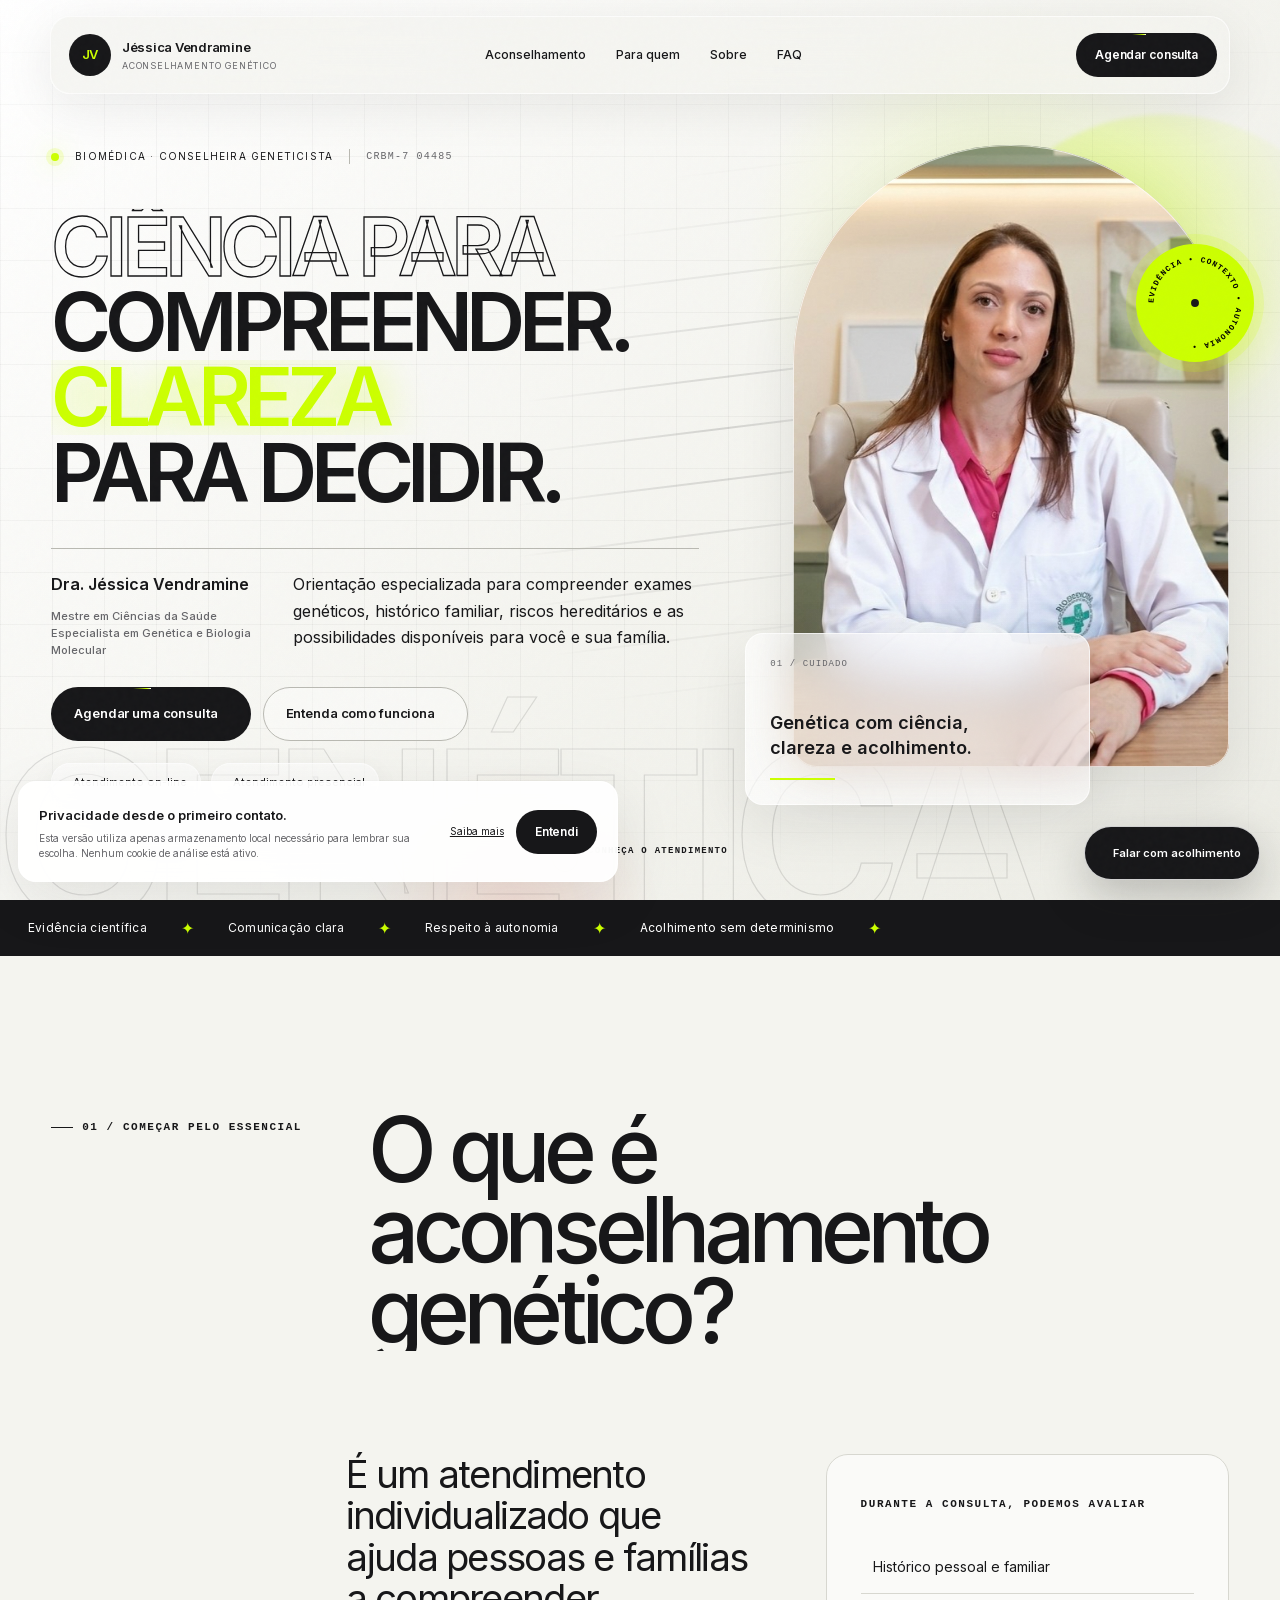
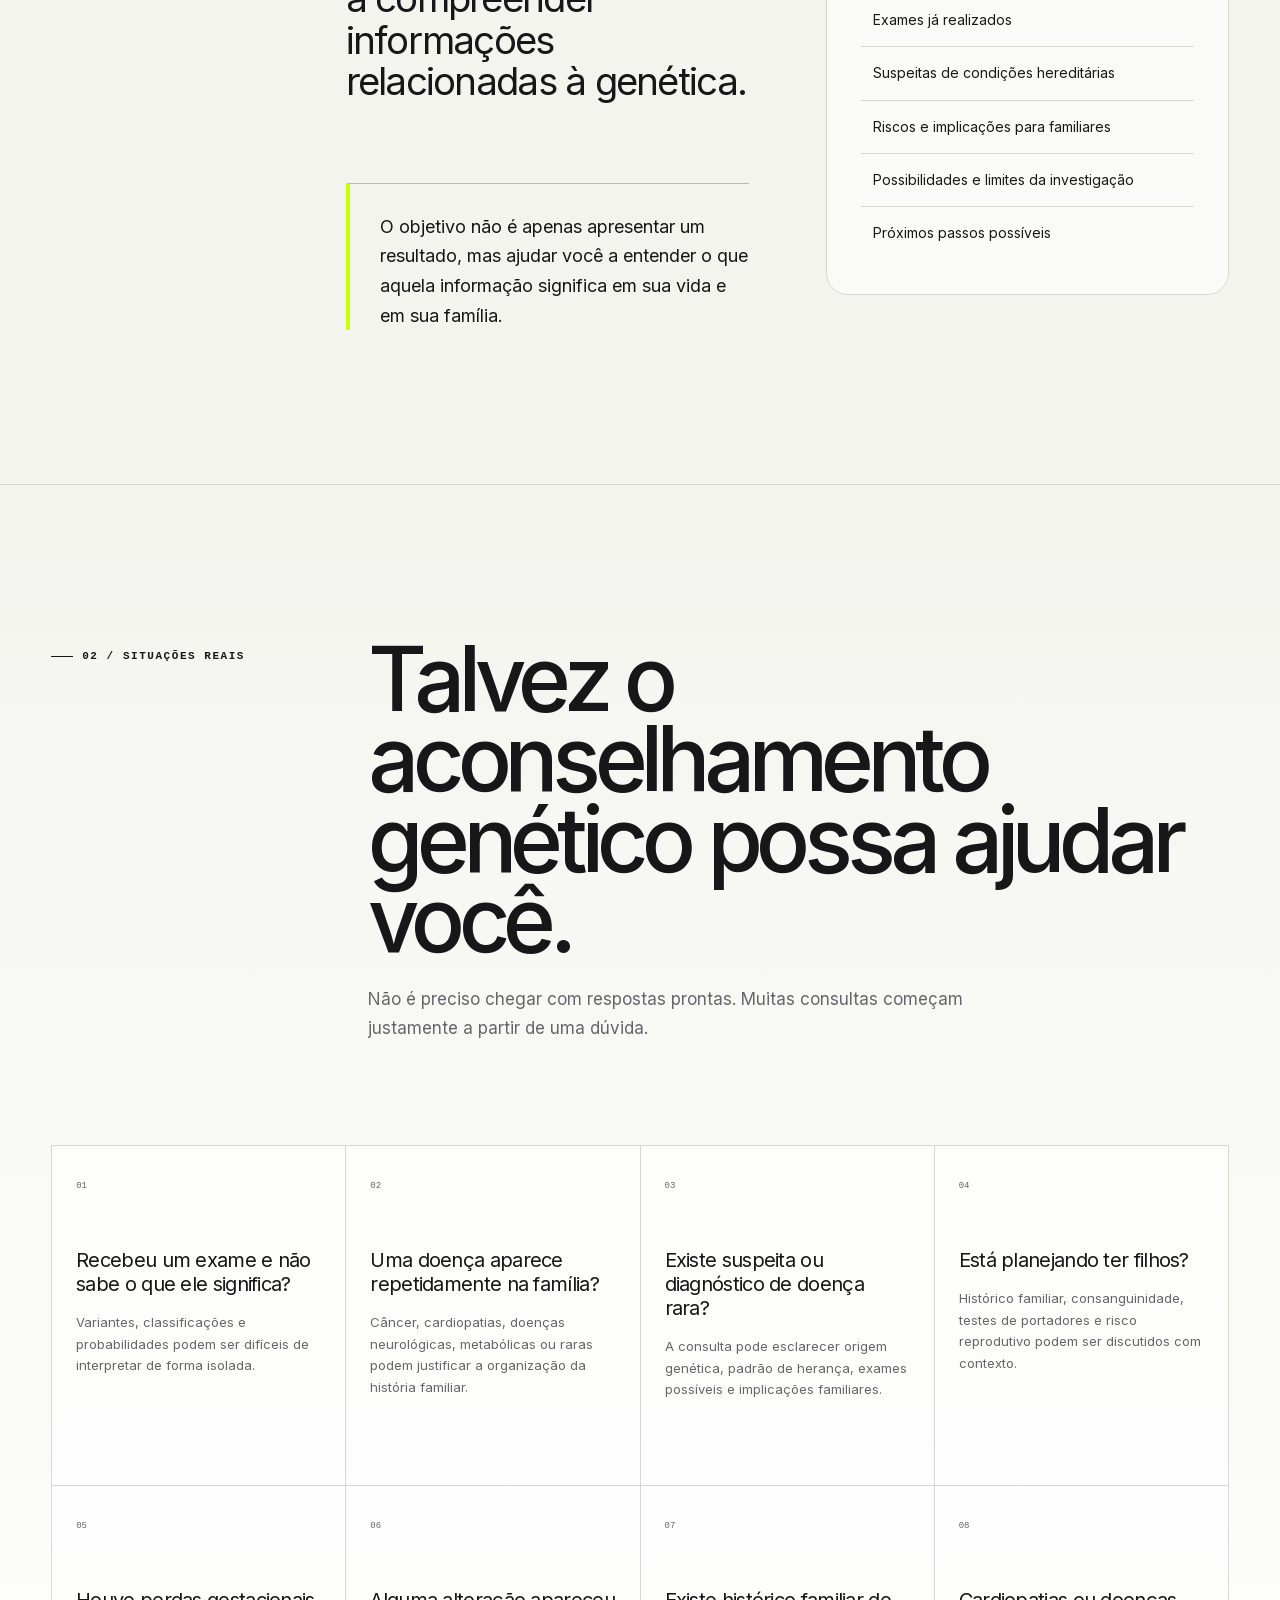
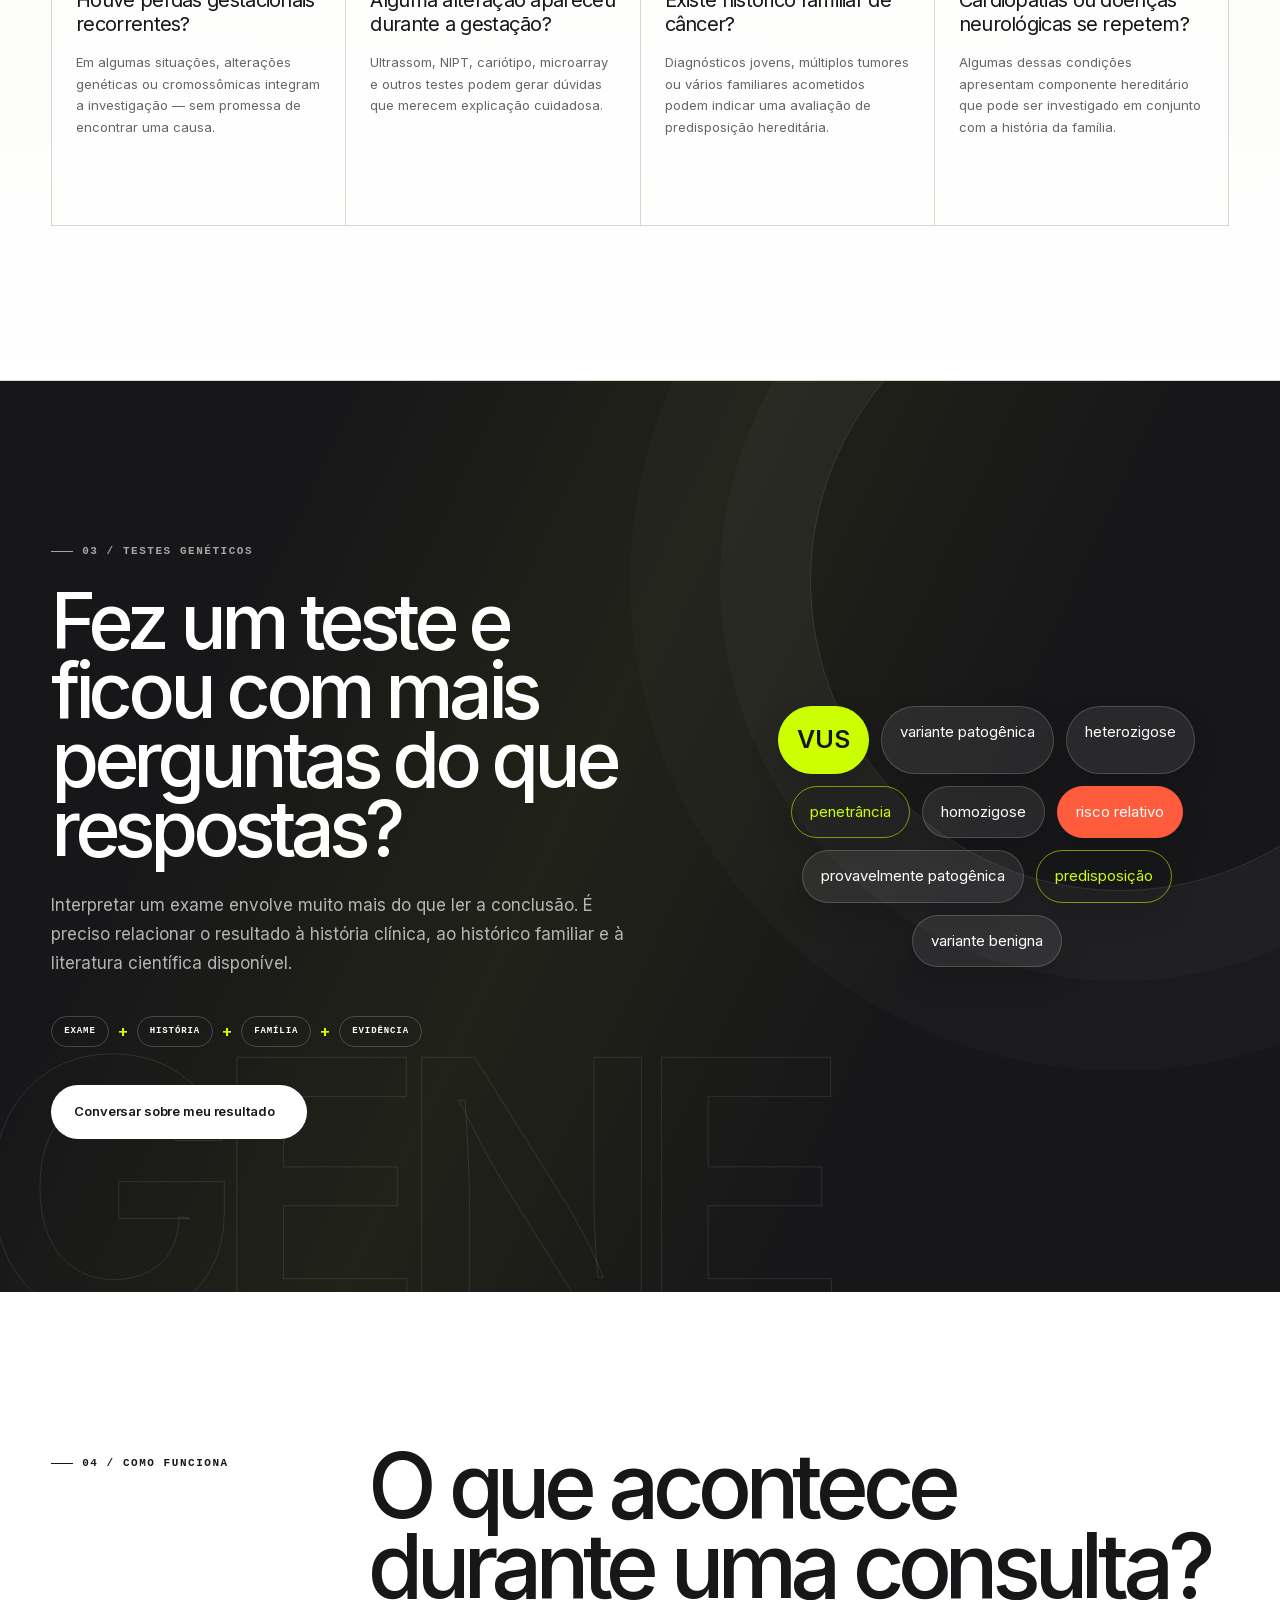
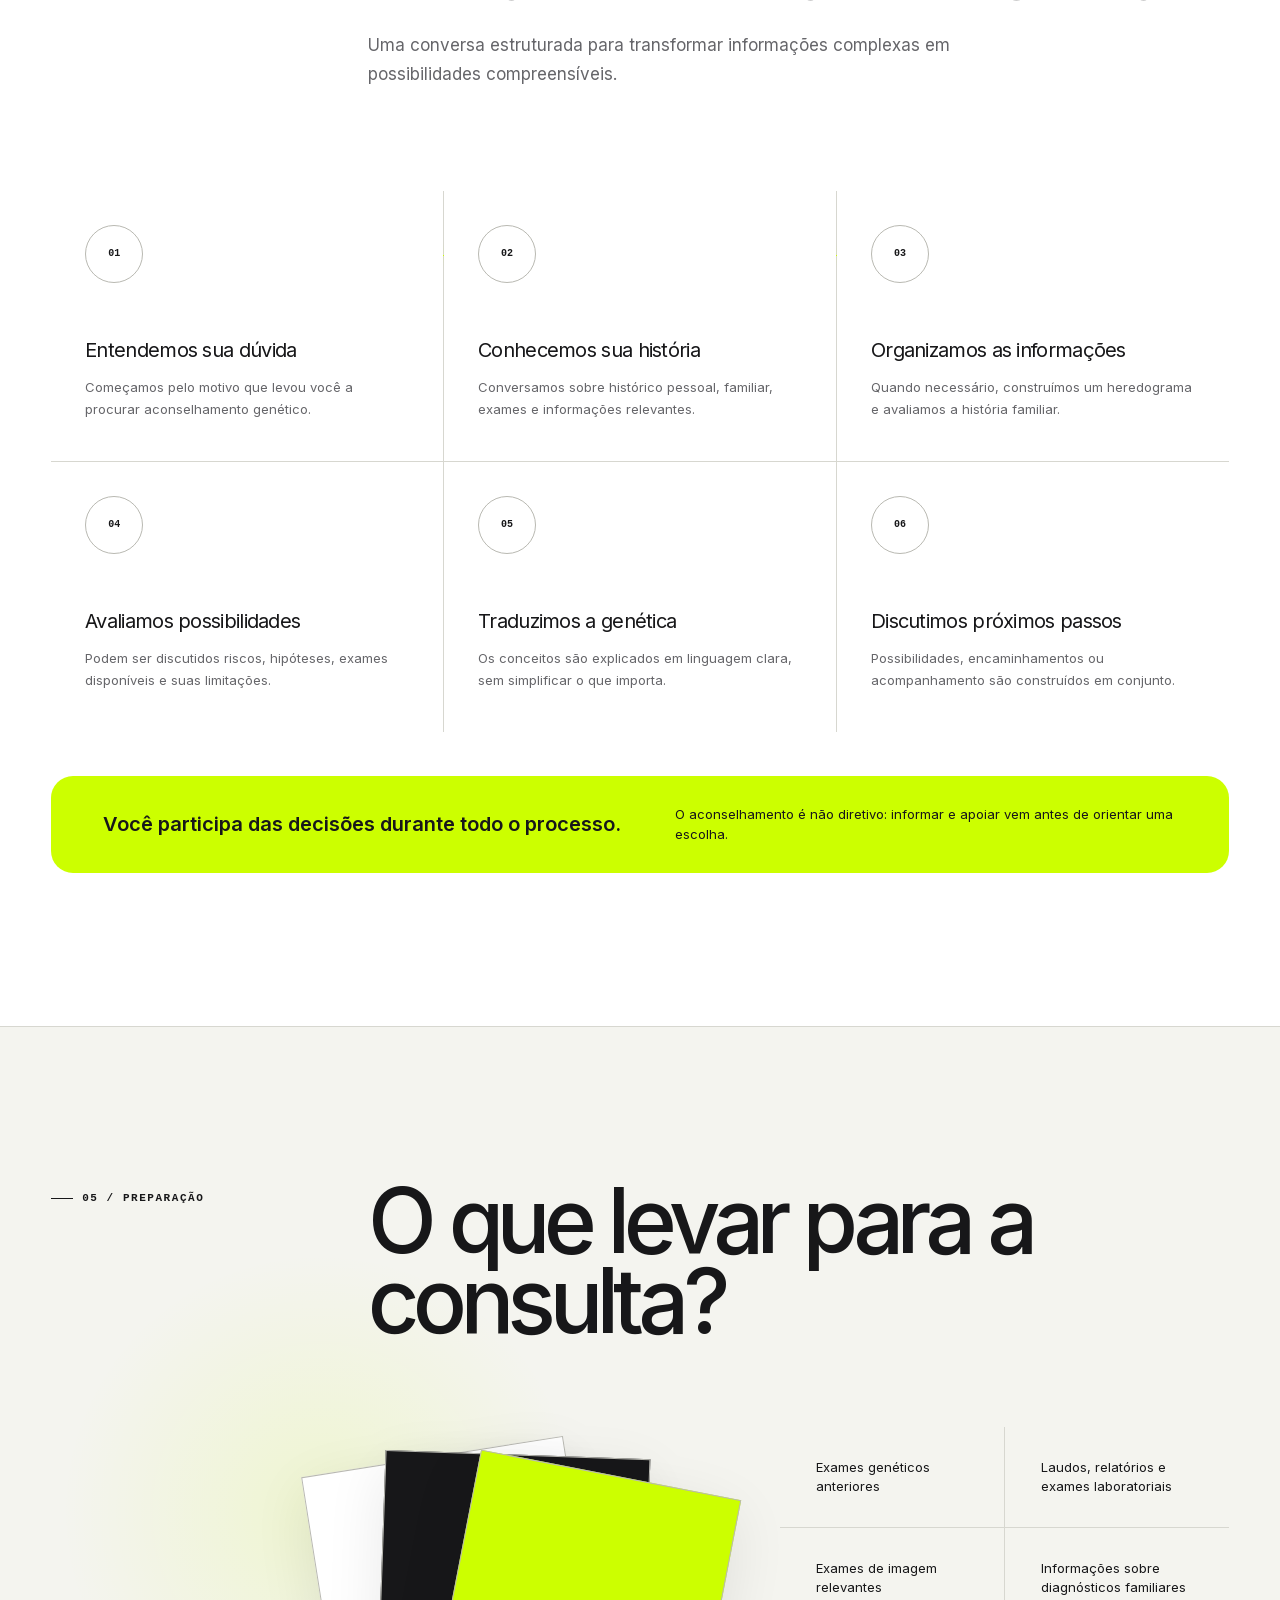
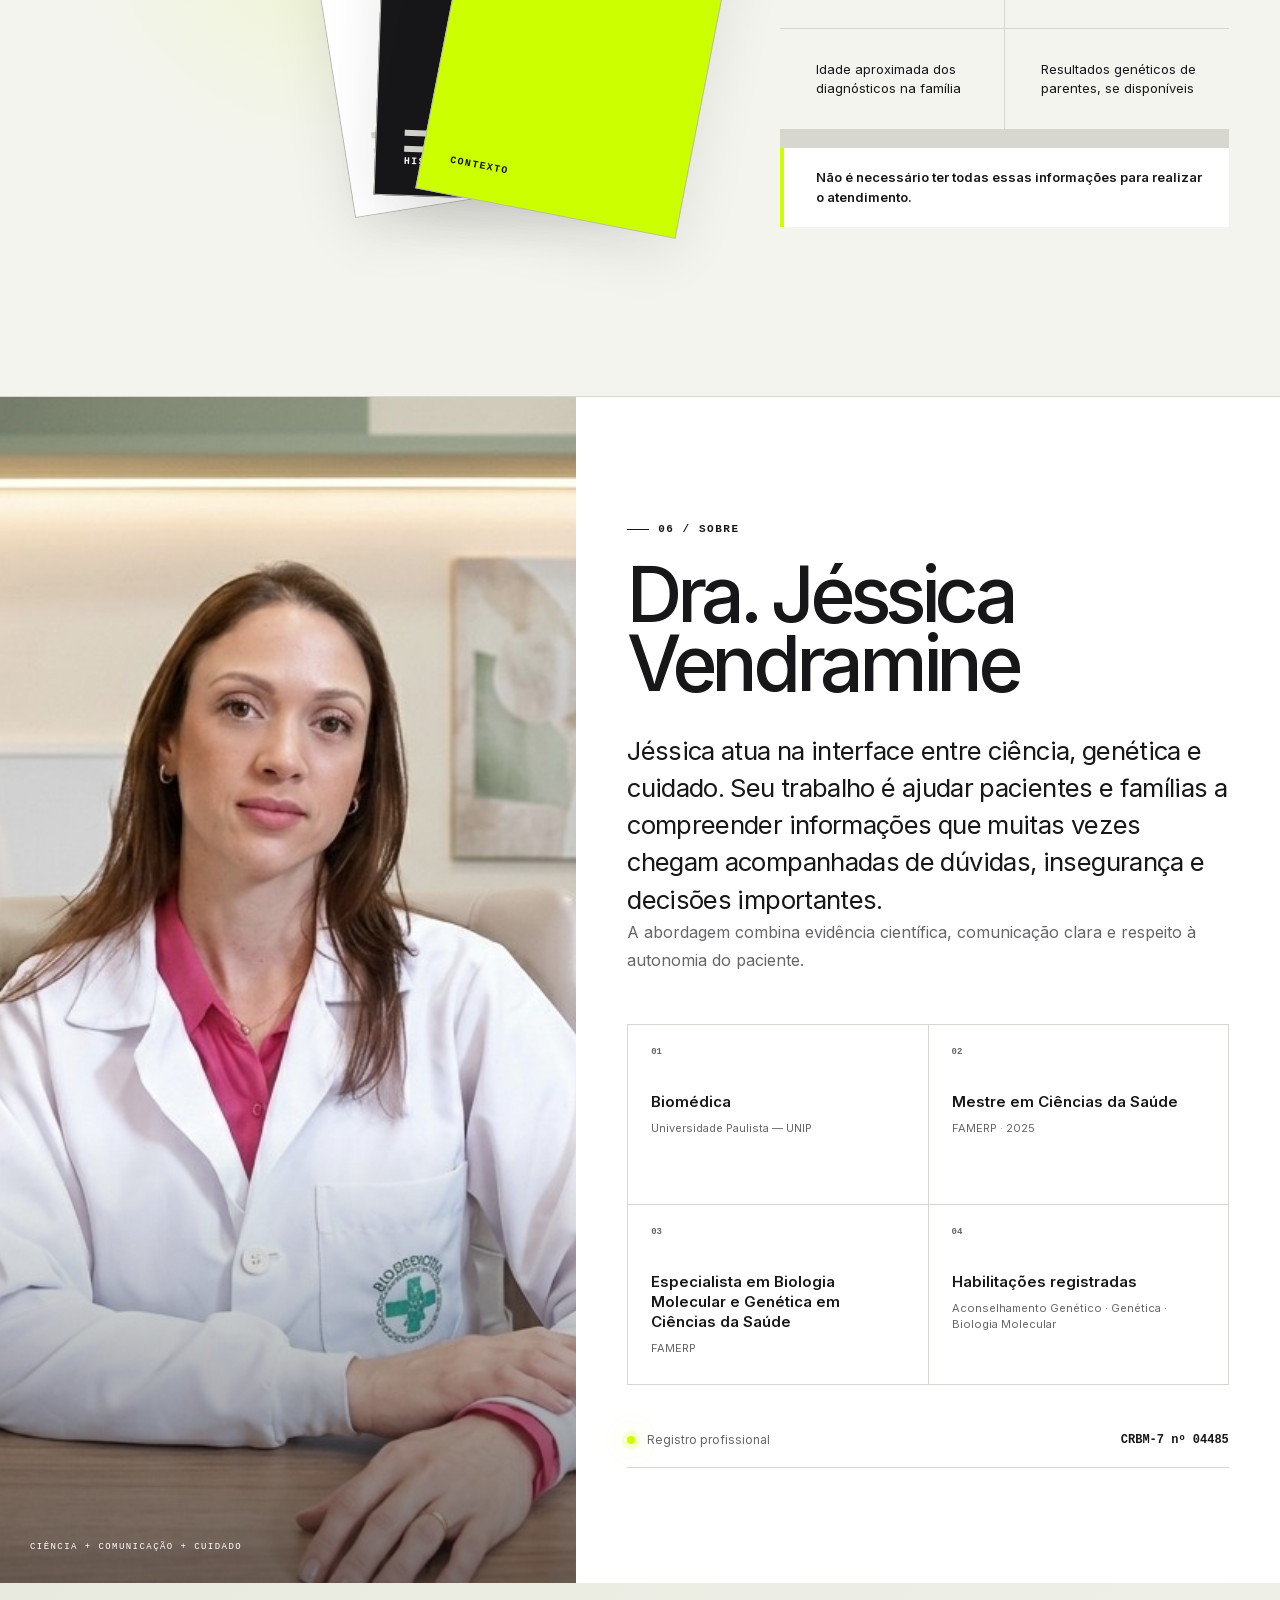
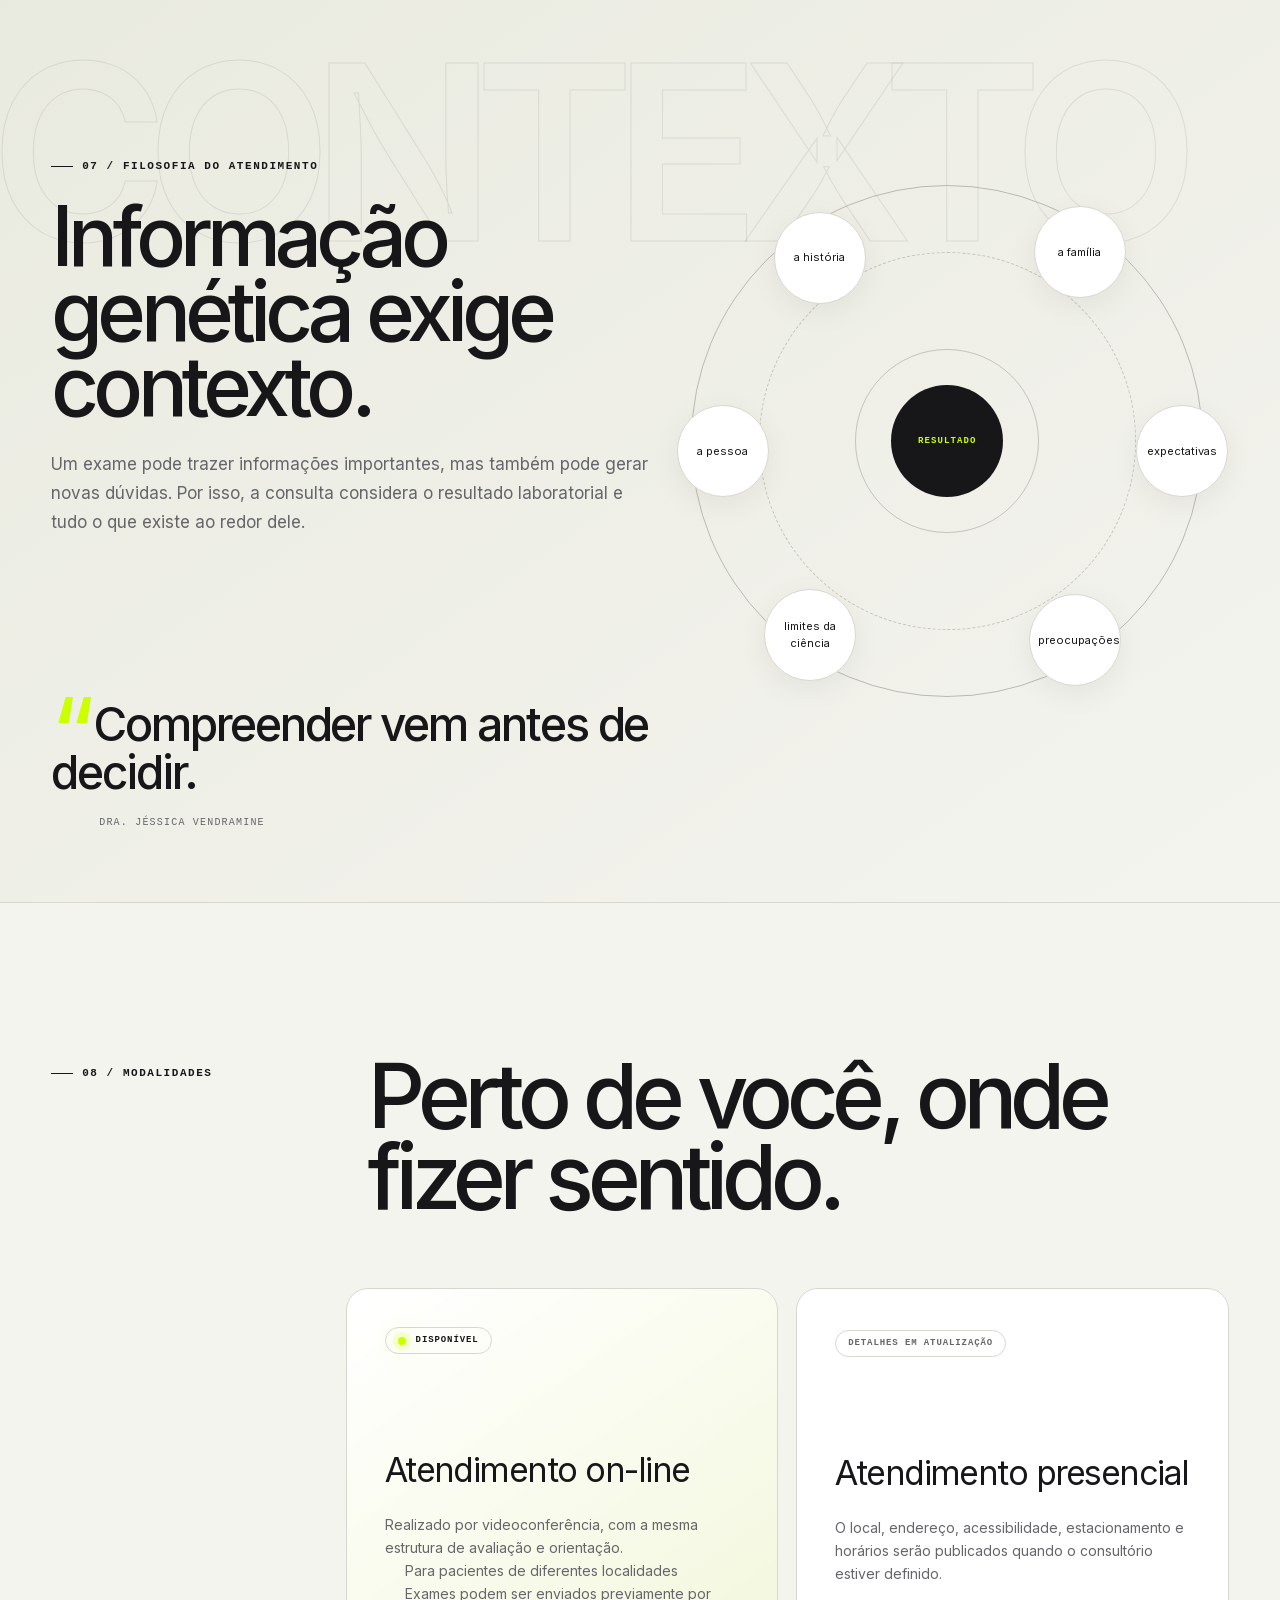
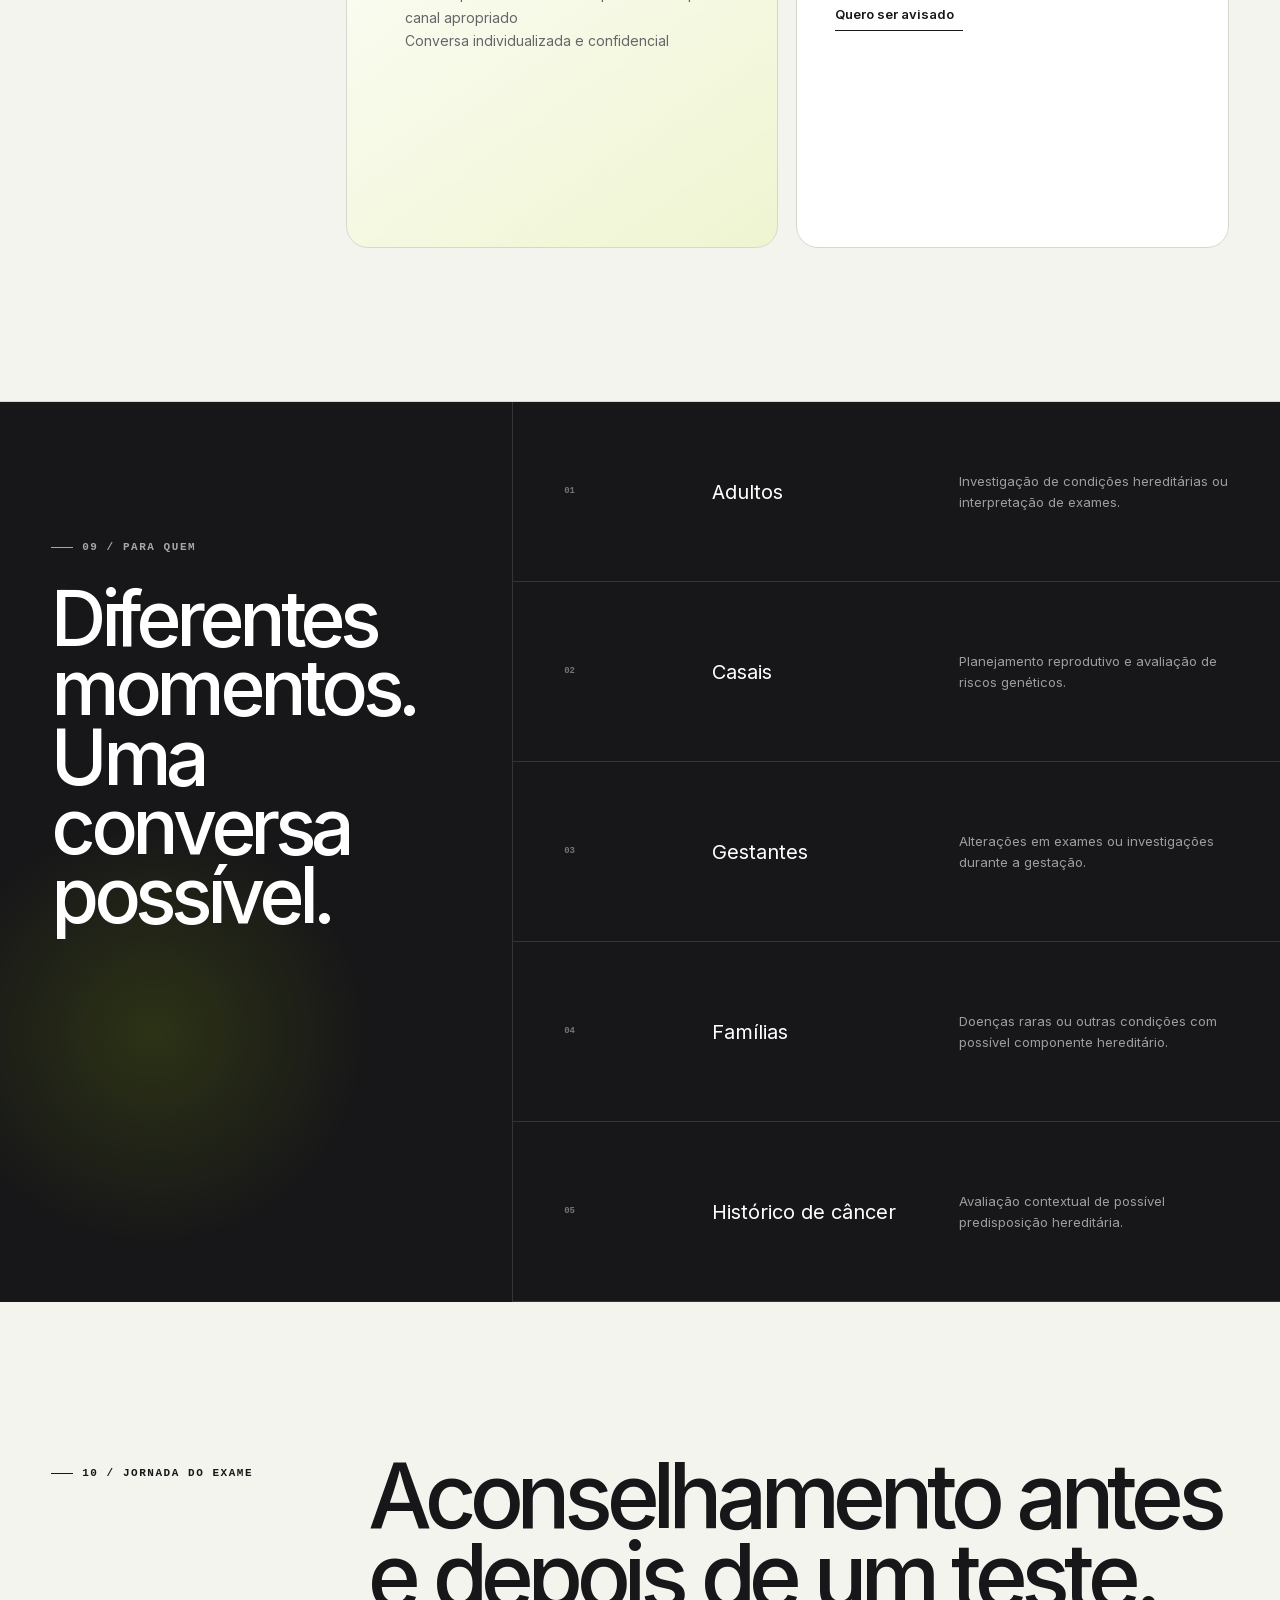
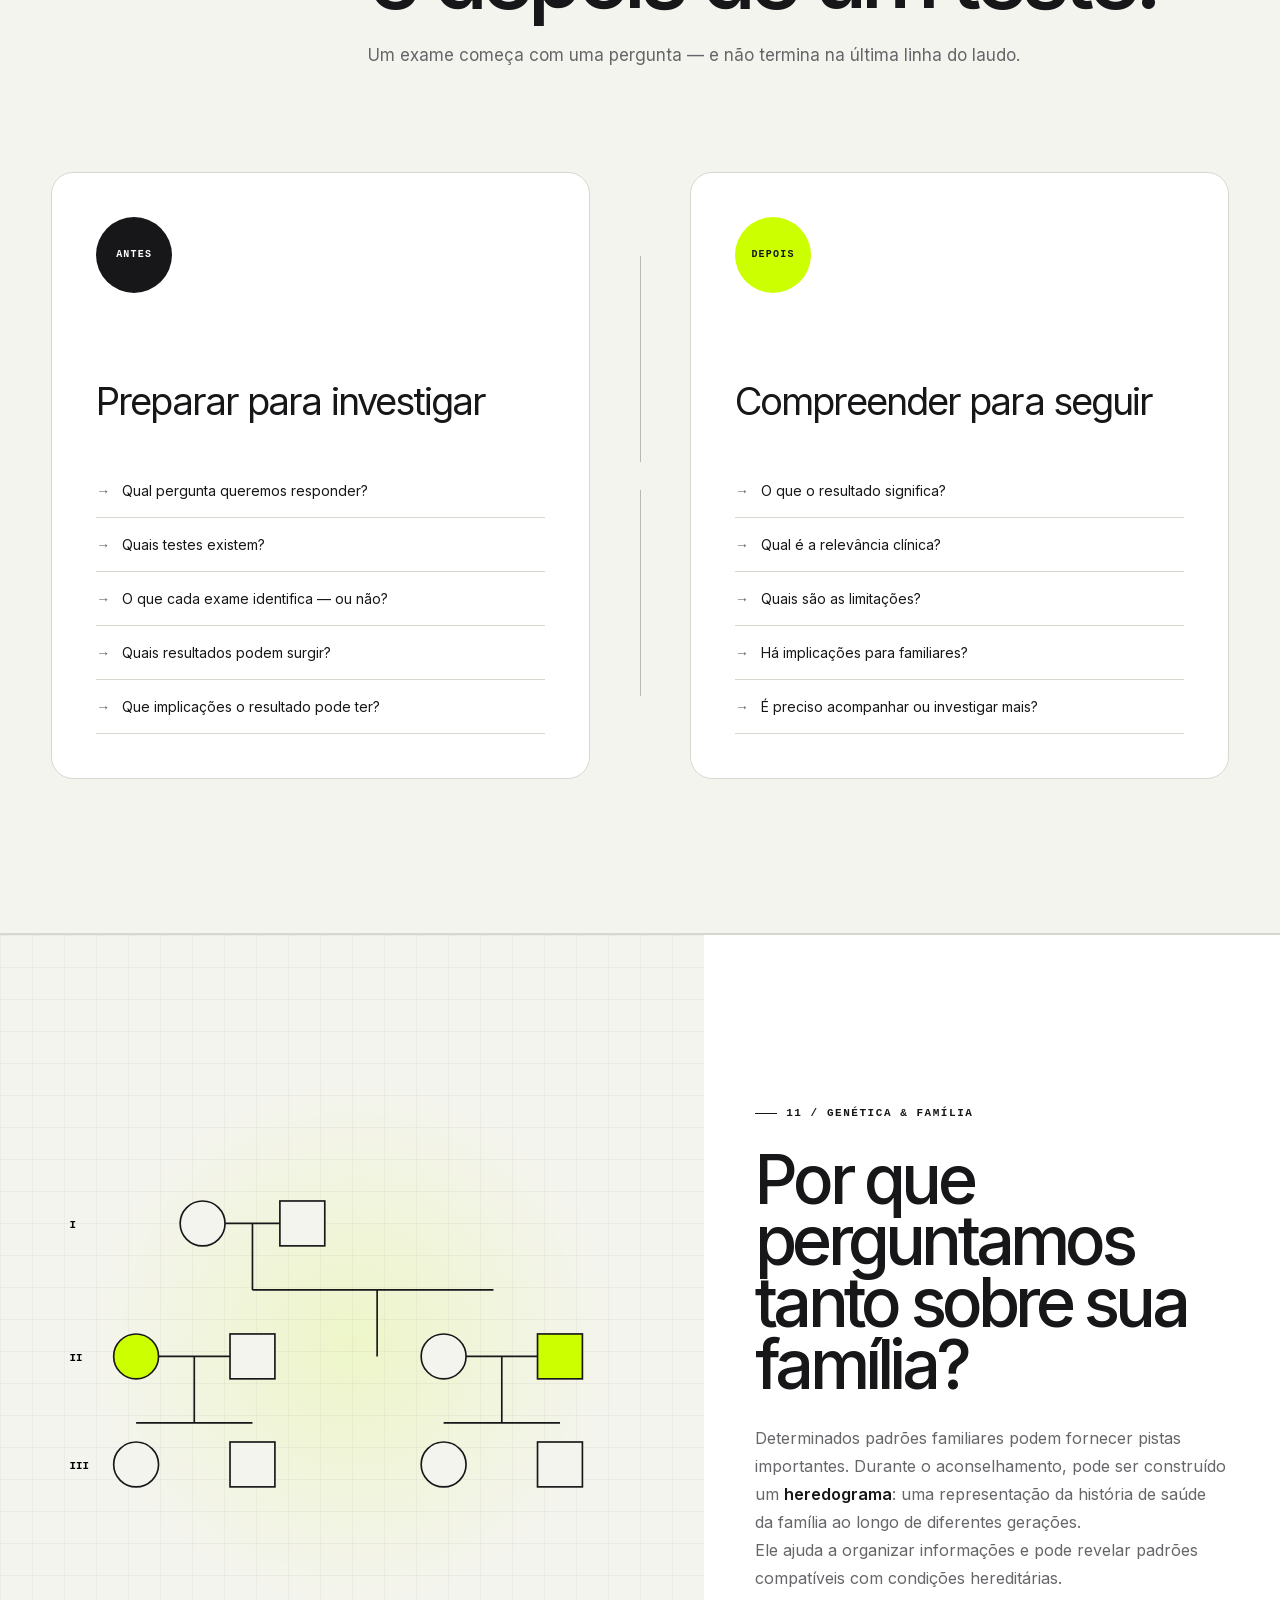
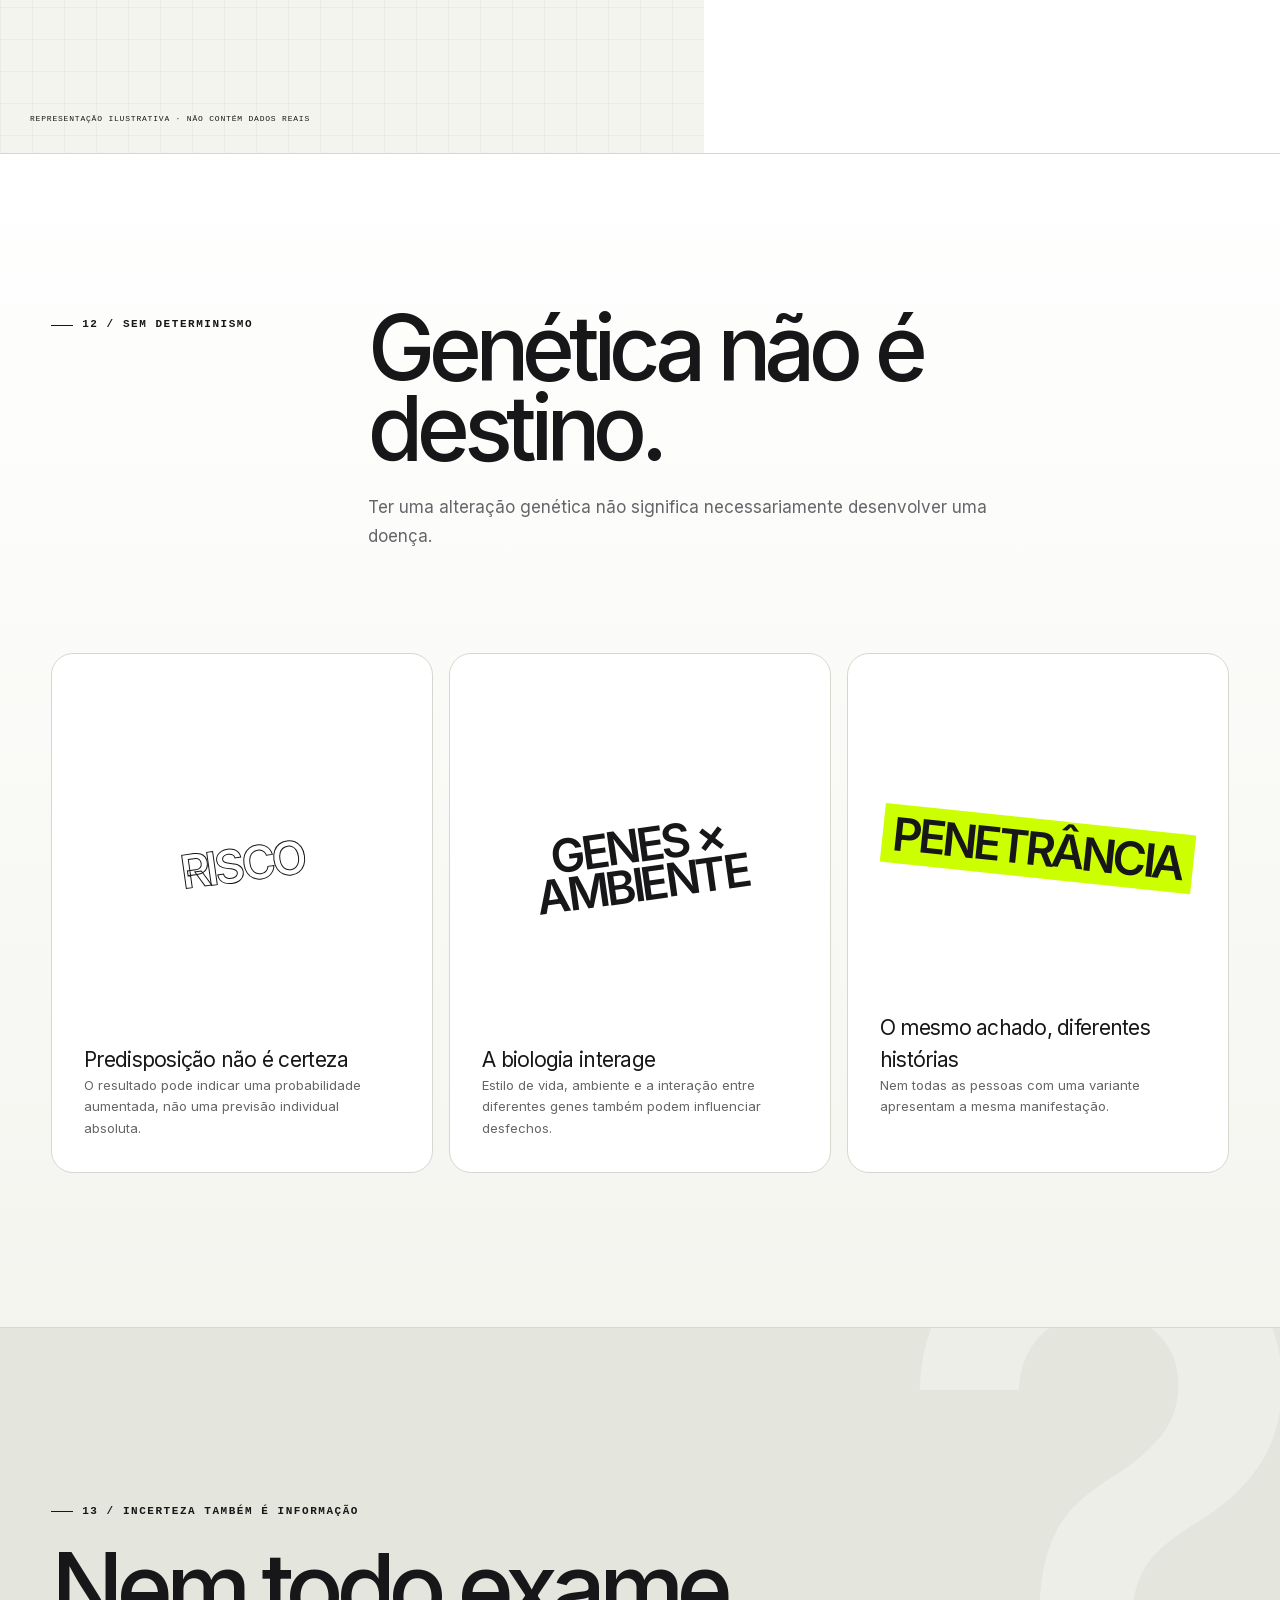
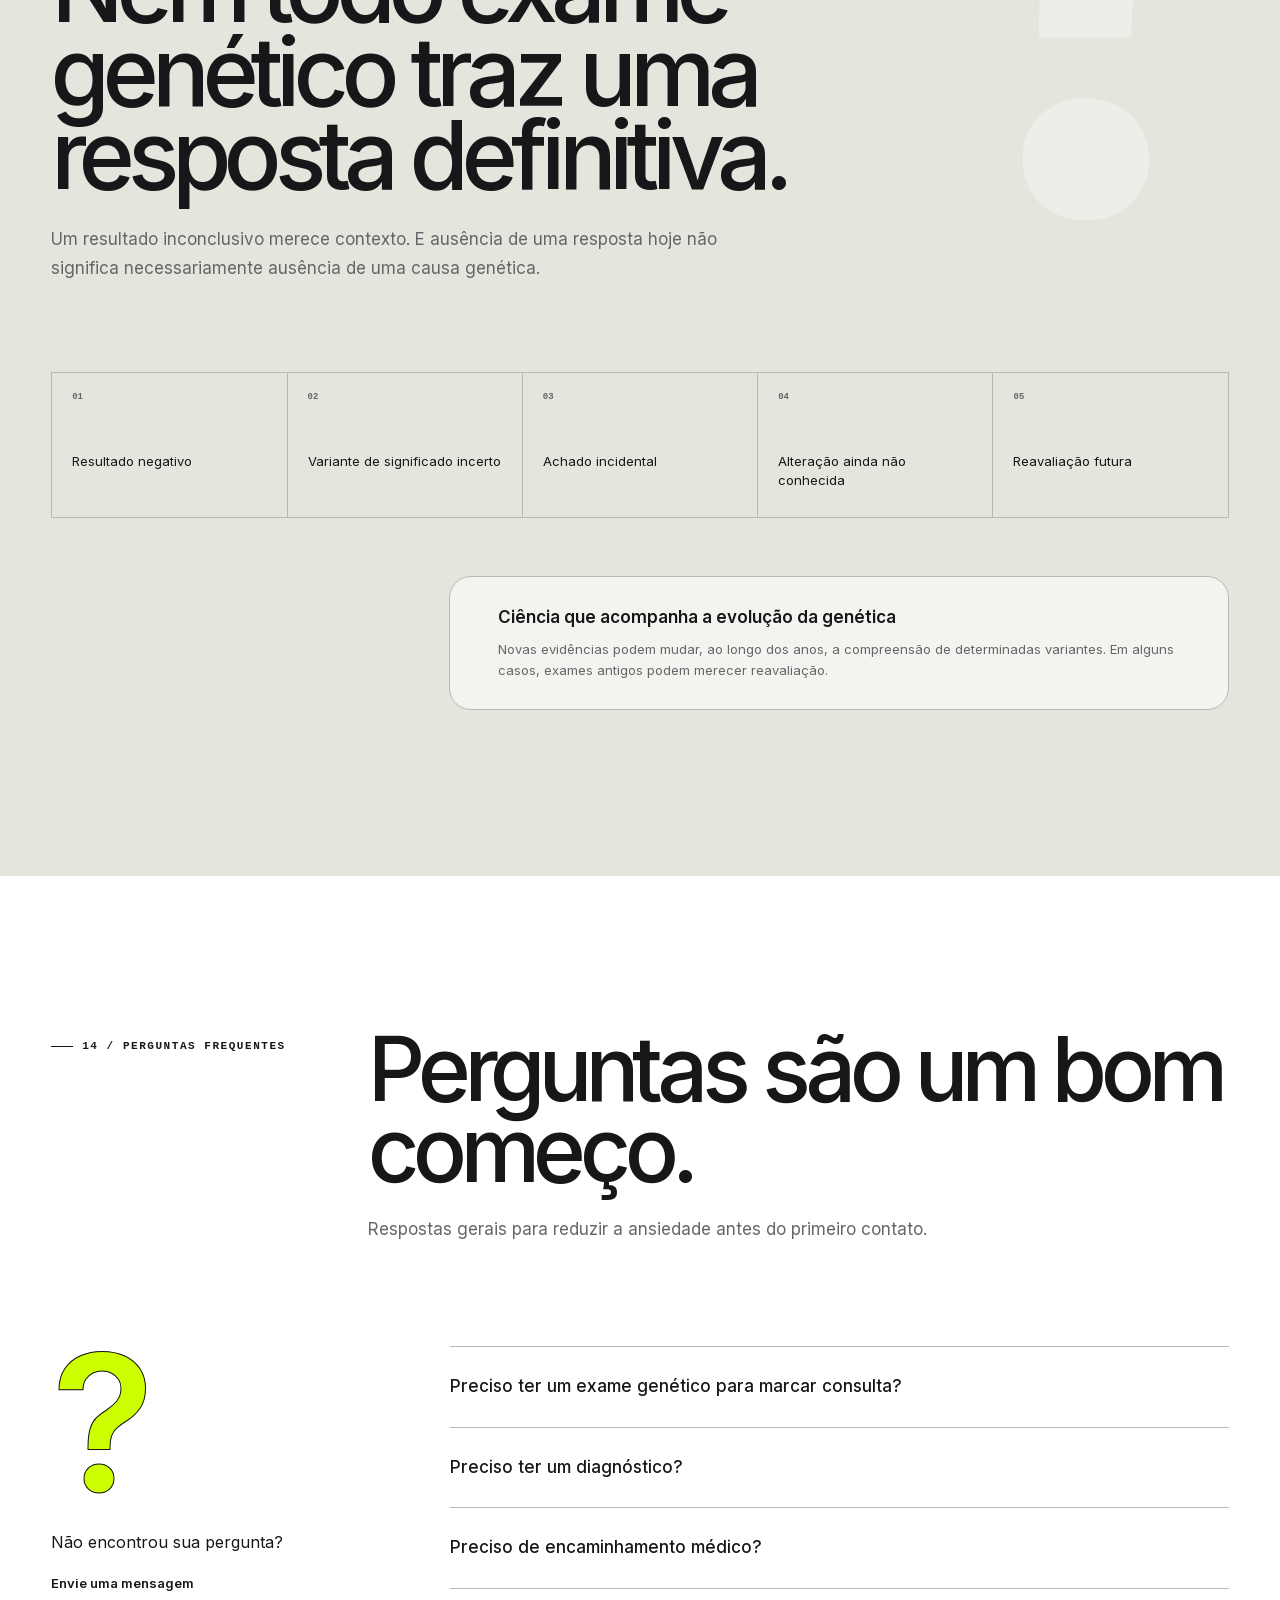
==== index.html @ 3f8a2b16 "Primeira versão da landing page" ====
<!doctype html>
<html class="scroll-smooth" lang="pt-BR">
<head>
  <meta charset="utf-8">
  <meta name="viewport" content="width=device-width, initial-scale=1">
  <meta name="theme-color" content="#f4f4ef">
  <meta name="description" content="Aconselhamento genético on-line e presencial com a Dra. Jéssica Vendramine. Ciência, clareza e acolhimento para compreender exames, histórico familiar e riscos hereditários.">
  <meta name="robots" content="index,follow,max-image-preview:large">
  <meta property="og:type" content="website">
  <meta property="og:locale" content="pt_BR">
  <meta property="og:title" content="Dra. Jéssica Vendramine | Aconselhamento Genético">
  <meta property="og:description" content="Genética com ciência, clareza e acolhimento. Atendimento on-line e presencial.">
  <meta property="og:image" content="assets/raw_files/dra-jessica-vendramine.jpg">
  <title>Dra. Jéssica Vendramine | Aconselhamento Genético On-line</title>

  <!-- Os mesmos recursos locais do design system e dos templates de referência. -->
  <script src="assets/templates/digital-architect.aura.build/assets/resource_3fa48481346f.js"></script>
  <script src="assets/templates/digital-architect.aura.build/assets/iconify-icon_d39ffc6e4c56.js"></script>
  <link rel="stylesheet" href="assets/templates/digital-architect.aura.build/assets/css2_19fd9cc6b396.css">
  <link rel="stylesheet" href="assets/jessica-site.css">
  <noscript><style>.reveal,.reveal-sec12,.text-reveal-content{opacity:1!important;transform:none!important;filter:none!important}</style></noscript>

  <script type="application/ld+json">
  {
    "@context": "https://schema.org",
    "@type": "Person",
    "name": "Jéssica Vendramine",
    "honorificPrefix": "Dra.",
    "jobTitle": "Biomédica habilitada em Aconselhamento Genético",
    "description": "Mestre em Ciências da Saúde e especialista em Biologia Molecular e Genética em Ciências da Saúde.",
    "image": "assets/raw_files/dra-jessica-vendramine.jpg",
    "hasCredential": [
      {"@type":"EducationalOccupationalCredential","credentialCategory":"Mestrado","name":"Mestre em Ciências da Saúde — FAMERP"},
      {"@type":"EducationalOccupationalCredential","credentialCategory":"Especialização","name":"Biologia Molecular e Genética em Ciências da Saúde — FAMERP"},
      {"@type":"EducationalOccupationalCredential","credentialCategory":"Registro profissional","name":"CRBM-7 nº 04485"}
    ]
  }
  </script>
  <script type="application/ld+json">
  {
    "@context": "https://schema.org",
    "@type": "FAQPage",
    "mainEntity": [
      {"@type":"Question","name":"Preciso ter um exame genético para marcar consulta?","acceptedAnswer":{"@type":"Answer","text":"Não. A consulta pode acontecer antes de qualquer teste, inclusive para avaliar se uma investigação faz sentido e quais são suas possibilidades e limitações."}},
      {"@type":"Question","name":"Preciso ter um diagnóstico?","acceptedAnswer":{"@type":"Answer","text":"Não. Uma dúvida, um histórico familiar ou um resultado de exame já podem ser motivos para procurar orientação."}},
      {"@type":"Question","name":"A consulta pode ser feita on-line?","acceptedAnswer":{"@type":"Answer","text":"Sim. O atendimento pode ser realizado por videoconferência e mantém a estrutura de avaliação, explicação e orientação individualizada."}},
      {"@type":"Question","name":"Um teste genético positivo significa que vou desenvolver a doença?","acceptedAnswer":{"@type":"Answer","text":"Não necessariamente. O significado depende da condição, da variante, da penetrância e de outros fatores genéticos, clínicos e ambientais."}},
      {"@type":"Question","name":"Um teste negativo descarta uma doença genética?","acceptedAnswer":{"@type":"Answer","text":"Nem sempre. O teste pode não abranger todas as alterações possíveis, e o conhecimento científico também tem limites."}}
    ]
  }
  </script>
</head>
<body class="antialiased min-h-screen selection:bg-stone-800 selection:text-white">
  <a class="skip-link" href="#conteudo">Pular para o conteúdo</a>
  <div class="noise" aria-hidden="true"></div>
  <div class="cursor-glow" aria-hidden="true"></div>

  <div class="page-shell">
    <div class="guide-lines" aria-hidden="true"><i></i><i></i><i></i><i></i></div>

    <header class="system-nav nav-load" data-header>
      <a class="brand-mark" href="#inicio" aria-label="Dra. Jéssica Vendramine — início">
        <span class="brand-symbol" aria-hidden="true">JV</span>
        <span class="brand-copy"><strong>Jéssica Vendramine</strong><small>Aconselhamento genético</small></span>
      </a>
      <nav class="nav-group" id="primary-nav" aria-label="Navegação principal">
        <a class="nav-link" href="#aconselhamento">Aconselhamento</a>
        <a class="nav-link" href="#para-quem">Para quem</a>
        <a class="nav-link" href="#sobre">Sobre</a>
        <a class="nav-link" href="#faq">FAQ</a>
      </nav>
      <a class="button button-sm button-dark beam-button nav-cta" href="#contato" data-open-contact>
        <span>Agendar consulta</span><span class="button-shimmer" aria-hidden="true"></span>
      </a>
      <button class="menu-toggle" type="button" aria-expanded="false" aria-controls="primary-nav" aria-label="Abrir menu">
        <span></span><span></span>
      </button>
    </header>

    <main id="conteudo">
      <section class="hero" id="inicio" aria-labelledby="hero-title">
        <div class="hero-ambient" aria-hidden="true">
          <span class="orb orb-one parallax-element" data-speed="-0.018"></span>
          <span class="orb orb-two parallax-element" data-speed="0.025"></span>
          <span class="helix-line"></span>
        </div>
        <div class="hero-outline" aria-hidden="true">GENÉTICA</div>
        <div class="hero-copy">
          <div class="hero-kicker animate-on-scroll [animation:animationIn_.8s_ease-out_.1s_both]">
            <span class="status-dot"></span>
            <span>Biomédica · Conselheira Geneticista</span>
            <span class="mono">CRBM-7 04485</span>
          </div>
          <h1 class="hero-title reveal-active" id="hero-title">
            <span class="text-reveal-wrapper"><span class="text-reveal-content outline delay-100">CIÊNCIA PARA</span></span>
            <span class="text-reveal-wrapper"><span class="text-reveal-content solid delay-200">COMPREENDER.</span></span>
            <span class="text-reveal-wrapper"><span class="text-reveal-content acid delay-300">CLAREZA</span></span>
            <span class="text-reveal-wrapper"><span class="text-reveal-content solid delay-400">PARA DECIDIR.</span></span>
          </h1>
          <div class="hero-intro reveal delay-300">
            <p class="hero-name">Dra. Jéssica Vendramine<span class="hero-role">Mestre em Ciências da Saúde<br>Especialista em Genética e Biologia Molecular</span></p>
            <p>Orientação especializada para compreender exames genéticos, histórico familiar, riscos hereditários e as possibilidades disponíveis para você e sua família.</p>
          </div>
          <div class="hero-actions reveal delay-400">
            <a class="button button-dark beam-button" href="#contato" data-open-contact>
              <span>Agendar uma consulta</span><iconify-icon icon="solar:arrow-right-up-linear"></iconify-icon><span class="button-shimmer" aria-hidden="true"></span>
            </a>
            <a class="button button-ghost" href="#como-funciona"><span>Entenda como funciona</span><iconify-icon icon="solar:arrow-down-linear"></iconify-icon></a>
          </div>
          <div class="hero-availability reveal delay-500">
            <span class="glass-badge"><iconify-icon icon="solar:videocamera-record-linear"></iconify-icon> Atendimento on-line</span>
            <span class="glass-badge"><iconify-icon icon="solar:map-point-linear"></iconify-icon> Atendimento presencial</span>
          </div>
        </div>

        <div class="hero-portrait reveal delay-200">
          <div class="portrait-frame">
            <img class="parallax-img" data-speed="0.018" src="assets/raw_files/dra-jessica-vendramine.jpg" alt="Retrato profissional da Dra. Jéssica Vendramine em seu consultório" width="696" height="768" fetchpriority="high">
            <span class="portrait-scan" aria-hidden="true"></span>
          </div>
          <div class="portrait-card glass-panel">
            <span class="portrait-card-index mono">01 / CUIDADO</span>
            <strong>Genética com ciência,<br>clareza e acolhimento.</strong>
            <span class="signature-line" aria-hidden="true"></span>
          </div>
          <div class="orbit-seal" aria-hidden="true">
            <svg viewBox="0 0 120 120"><defs><path id="seal-path" d="M60,60 m-42,0 a42,42 0 1,1 84,0 a42,42 0 1,1 -84,0"/></defs><text><textPath href="#seal-path">EVIDÊNCIA • CONTEXTO • AUTONOMIA • </textPath></text><circle cx="60" cy="60" r="4"/></svg>
          </div>
        </div>
        <a class="scroll-cue" href="#aconselhamento"><span></span> Conheça o atendimento</a>
      </section>

      <div class="manifesto-strip marquee-container" aria-label="Princípios do atendimento">
        <div class="marquee-content">
          <span class="manifesto-item">Evidência científica</span><span class="manifesto-dot">✦</span>
          <span class="manifesto-item">Comunicação clara</span><span class="manifesto-dot">✦</span>
          <span class="manifesto-item">Respeito à autonomia</span><span class="manifesto-dot">✦</span>
          <span class="manifesto-item">Acolhimento sem determinismo</span><span class="manifesto-dot">✦</span>
        </div>
        <div class="marquee-content" aria-hidden="true">
          <span class="manifesto-item">Evidência científica</span><span class="manifesto-dot">✦</span>
          <span class="manifesto-item">Comunicação clara</span><span class="manifesto-dot">✦</span>
          <span class="manifesto-item">Respeito à autonomia</span><span class="manifesto-dot">✦</span>
          <span class="manifesto-item">Acolhimento sem determinismo</span><span class="manifesto-dot">✦</span>
        </div>
      </div>

      <section class="section-shell intro-section" id="aconselhamento" aria-labelledby="aconselhamento-title">
        <div class="section-intro">
          <div class="section-index reveal"><span class="eyebrow">01 / Começar pelo essencial</span></div>
          <div class="section-heading reveal delay-100">
            <h2 id="aconselhamento-title"><span class="text-reveal-wrapper"><span class="text-reveal-content">O que é aconselhamento genético?</span></span></h2>
          </div>
        </div>
        <div class="section-content two-column editorial-grid">
          <div class="lead-copy reveal">
            <p>É um atendimento individualizado que ajuda pessoas e famílias a compreender informações relacionadas à genética.</p>
            <div class="pull-quote">O objetivo não é apenas apresentar um resultado, mas ajudar você a entender o que aquela informação significa em sua vida e em sua família.</div>
          </div>
          <div class="check-panel flashlight-card reveal delay-150">
            <span class="comp-label">Durante a consulta, podemos avaliar</span>
            <ul class="check-list">
              <li><iconify-icon icon="solar:check-circle-linear"></iconify-icon> Histórico pessoal e familiar</li>
              <li><iconify-icon icon="solar:check-circle-linear"></iconify-icon> Exames já realizados</li>
              <li><iconify-icon icon="solar:check-circle-linear"></iconify-icon> Suspeitas de condições hereditárias</li>
              <li><iconify-icon icon="solar:check-circle-linear"></iconify-icon> Riscos e implicações para familiares</li>
              <li><iconify-icon icon="solar:check-circle-linear"></iconify-icon> Possibilidades e limites da investigação</li>
              <li><iconify-icon icon="solar:check-circle-linear"></iconify-icon> Próximos passos possíveis</li>
            </ul>
          </div>
        </div>
      </section>

      <section class="section-shell situations-section" id="para-quem" aria-labelledby="situations-title">
        <div class="section-intro">
          <div class="section-index reveal"><span class="eyebrow">02 / Situações reais</span></div>
          <div class="section-heading reveal delay-100">
            <h2 id="situations-title"><span class="text-reveal-wrapper"><span class="text-reveal-content">Talvez o aconselhamento genético possa ajudar você.</span></span></h2>
            <p>Não é preciso chegar com respostas prontas. Muitas consultas começam justamente a partir de uma dúvida.</p>
          </div>
        </div>
        <div class="section-content situation-grid">
          <article class="situation-card flashlight-card reveal">
            <span class="card-number mono">01</span><iconify-icon class="card-icon" icon="solar:document-text-linear"></iconify-icon>
            <h3>Recebeu um exame e não sabe o que ele significa?</h3>
            <p>Variantes, classificações e probabilidades podem ser difíceis de interpretar de forma isolada.</p>
          </article>
          <article class="situation-card flashlight-card reveal delay-75">
            <span class="card-number mono">02</span><iconify-icon class="card-icon" icon="solar:people-nearby-linear"></iconify-icon>
            <h3>Uma doença aparece repetidamente na família?</h3>
            <p>Câncer, cardiopatias, doenças neurológicas, metabólicas ou raras podem justificar a organização da história familiar.</p>
          </article>
          <article class="situation-card flashlight-card reveal delay-100">
            <span class="card-number mono">03</span><iconify-icon class="card-icon" icon="solar:dna-linear"></iconify-icon>
            <h3>Existe suspeita ou diagnóstico de doença rara?</h3>
            <p>A consulta pode esclarecer origem genética, padrão de herança, exames possíveis e implicações familiares.</p>
          </article>
          <article class="situation-card flashlight-card reveal delay-150">
            <span class="card-number mono">04</span><iconify-icon class="card-icon" icon="solar:heart-angle-linear"></iconify-icon>
            <h3>Está planejando ter filhos?</h3>
            <p>Histórico familiar, consanguinidade, testes de portadores e risco reprodutivo podem ser discutidos com contexto.</p>
          </article>
          <article class="situation-card flashlight-card reveal">
            <span class="card-number mono">05</span><iconify-icon class="card-icon" icon="solar:medical-kit-linear"></iconify-icon>
            <h3>Houve perdas gestacionais recorrentes?</h3>
            <p>Em algumas situações, alterações genéticas ou cromossômicas integram a investigação — sem promessa de encontrar uma causa.</p>
          </article>
          <article class="situation-card flashlight-card reveal delay-75">
            <span class="card-number mono">06</span><iconify-icon class="card-icon" icon="solar:child-linear"></iconify-icon>
            <h3>Alguma alteração apareceu durante a gestação?</h3>
            <p>Ultrassom, NIPT, cariótipo, microarray e outros testes podem gerar dúvidas que merecem explicação cuidadosa.</p>
          </article>
          <article class="situation-card flashlight-card reveal delay-100">
            <span class="card-number mono">07</span><iconify-icon class="card-icon" icon="solar:ribbon-linear"></iconify-icon>
            <h3>Existe histórico familiar de câncer?</h3>
            <p>Diagnósticos jovens, múltiplos tumores ou vários familiares acometidos podem indicar uma avaliação de predisposição hereditária.</p>
          </article>
          <article class="situation-card flashlight-card reveal delay-150">
            <span class="card-number mono">08</span><iconify-icon class="card-icon" icon="solar:heart-pulse-2-linear"></iconify-icon>
            <h3>Cardiopatias ou doenças neurológicas se repetem?</h3>
            <p>Algumas dessas condições apresentam componente hereditário que pode ser investigado em conjunto com a história da família.</p>
          </article>
        </div>
      </section>

      <section class="test-section" id="testes" aria-labelledby="tests-title">
        <div class="test-noise" aria-hidden="true"></div>
        <div class="test-orbit" aria-hidden="true"></div>
        <div class="test-copy reveal">
          <span class="eyebrow eyebrow-light">03 / Testes genéticos</span>
          <h2 id="tests-title">Fez um teste e ficou com mais perguntas do que respostas?</h2>
          <p>Interpretar um exame envolve muito mais do que ler a conclusão. É preciso relacionar o resultado à história clínica, ao histórico familiar e à literatura científica disponível.</p>
          <div class="formula" aria-label="Fórmula de interpretação">
            <span>EXAME</span><b>+</b><span>HISTÓRIA</span><b>+</b><span>FAMÍLIA</span><b>+</b><span>EVIDÊNCIA</span>
          </div>
          <a class="button button-light" href="#contato">Conversar sobre meu resultado <iconify-icon icon="solar:arrow-right-linear"></iconify-icon></a>
        </div>
        <div class="term-cloud reveal delay-150" aria-label="Termos comuns em laudos genéticos">
          <span class="term term-lime">VUS</span><span class="term">variante patogênica</span><span class="term">heterozigose</span>
          <span class="term term-outline">penetrância</span><span class="term">homozigose</span><span class="term term-coral">risco relativo</span>
          <span class="term">provavelmente patogênica</span><span class="term term-outline">predisposição</span><span class="term">variante benigna</span>
        </div>
      </section>

      <section class="section-shell process-section" id="como-funciona" aria-labelledby="process-title">
        <div class="section-intro">
          <div class="section-index reveal"><span class="eyebrow">04 / Como funciona</span></div>
          <div class="section-heading reveal delay-100">
            <h2 id="process-title"><span class="text-reveal-wrapper"><span class="text-reveal-content">O que acontece durante uma consulta?</span></span></h2>
            <p>Uma conversa estruturada para transformar informações complexas em possibilidades compreensíveis.</p>
          </div>
        </div>
        <div class="section-content process-grid" data-process>
          <div class="process-line" aria-hidden="true"><span></span></div>
          <article class="process-step reveal"><span class="step-number">01</span><div><h3>Entendemos sua dúvida</h3><p>Começamos pelo motivo que levou você a procurar aconselhamento genético.</p></div></article>
          <article class="process-step reveal delay-75"><span class="step-number">02</span><div><h3>Conhecemos sua história</h3><p>Conversamos sobre histórico pessoal, familiar, exames e informações relevantes.</p></div></article>
          <article class="process-step reveal delay-100"><span class="step-number">03</span><div><h3>Organizamos as informações</h3><p>Quando necessário, construímos um heredograma e avaliamos a história familiar.</p></div></article>
          <article class="process-step reveal delay-150"><span class="step-number">04</span><div><h3>Avaliamos possibilidades</h3><p>Podem ser discutidos riscos, hipóteses, exames disponíveis e suas limitações.</p></div></article>
          <article class="process-step reveal"><span class="step-number">05</span><div><h3>Traduzimos a genética</h3><p>Os conceitos são explicados em linguagem clara, sem simplificar o que importa.</p></div></article>
          <article class="process-step reveal delay-75"><span class="step-number">06</span><div><h3>Discutimos próximos passos</h3><p>Possibilidades, encaminhamentos ou acompanhamento são construídos em conjunto.</p></div></article>
        </div>
        <div class="autonomy-banner reveal"><iconify-icon icon="solar:hand-heart-linear"></iconify-icon><strong>Você participa das decisões durante todo o processo.</strong><span>O aconselhamento é não diretivo: informar e apoiar vem antes de orientar uma escolha.</span></div>
      </section>

      <section class="section-shell preparation-section" id="preparo" aria-labelledby="preparo-title">
        <div class="section-intro compact-intro">
          <div class="section-index reveal"><span class="eyebrow">05 / Preparação</span></div>
          <div class="section-heading reveal delay-100"><h2 id="preparo-title">O que levar para a consulta?</h2></div>
        </div>
        <div class="section-content preparation-layout">
          <div class="document-stack reveal" aria-hidden="true">
            <span class="doc-card doc-one"><i></i><i></i><i></i><b>EXAMES</b></span>
            <span class="doc-card doc-two"><i></i><i></i><b>HISTÓRICO</b></span>
            <span class="doc-card doc-three"><iconify-icon icon="solar:folder-open-linear"></iconify-icon><b>CONTEXTO</b></span>
          </div>
          <div class="bring-grid reveal delay-100">
            <div><iconify-icon icon="solar:test-tube-linear"></iconify-icon><span>Exames genéticos anteriores</span></div>
            <div><iconify-icon icon="solar:document-medicine-linear"></iconify-icon><span>Laudos, relatórios e exames laboratoriais</span></div>
            <div><iconify-icon icon="solar:gallery-linear"></iconify-icon><span>Exames de imagem relevantes</span></div>
            <div><iconify-icon icon="solar:users-group-rounded-linear"></iconify-icon><span>Informações sobre diagnósticos familiares</span></div>
            <div><iconify-icon icon="solar:calendar-date-linear"></iconify-icon><span>Idade aproximada dos diagnósticos na família</span></div>
            <div><iconify-icon icon="solar:dna-bold-duotone"></iconify-icon><span>Resultados genéticos de parentes, se disponíveis</span></div>
            <p class="bring-note"><iconify-icon icon="solar:info-circle-linear"></iconify-icon><strong>Não é necessário ter todas essas informações para realizar o atendimento.</strong></p>
          </div>
        </div>
      </section>

      <section class="about-section" id="sobre" aria-labelledby="about-title">
        <div class="about-image reveal"><img src="assets/raw_files/dra-jessica-vendramine.jpg" alt="Dra. Jéssica Vendramine, biomédica e conselheira geneticista" loading="lazy"><span class="image-caption mono">CIÊNCIA + COMUNICAÇÃO + CUIDADO</span></div>
        <div class="about-copy">
          <span class="eyebrow reveal">06 / Sobre</span>
          <h2 class="reveal delay-75" id="about-title">Dra. Jéssica Vendramine</h2>
          <p class="about-lead reveal delay-100">Jéssica atua na interface entre ciência, genética e cuidado. Seu trabalho é ajudar pacientes e famílias a compreender informações que muitas vezes chegam acompanhadas de dúvidas, insegurança e decisões importantes.</p>
          <p class="reveal delay-150">A abordagem combina evidência científica, comunicação clara e respeito à autonomia do paciente.</p>
          <div class="credential-grid reveal">
            <article><span>01</span><strong>Biomédica</strong><small>Universidade Paulista — UNIP</small></article>
            <article><span>02</span><strong>Mestre em Ciências da Saúde</strong><small>FAMERP · 2025</small></article>
            <article><span>03</span><strong>Especialista em Biologia Molecular e Genética em Ciências da Saúde</strong><small>FAMERP</small></article>
            <article><span>04</span><strong>Habilitações registradas</strong><small>Aconselhamento Genético · Genética · Biologia Molecular</small></article>
          </div>
          <div class="registration reveal"><span class="status-dot"></span><span>Registro profissional</span><strong>CRBM-7 nº 04485</strong></div>
        </div>
      </section>

      <section class="philosophy-section" aria-labelledby="philosophy-title">
        <div class="philosophy-outline" aria-hidden="true">CONTEXTO</div>
        <div class="philosophy-copy reveal">
          <span class="eyebrow">07 / Filosofia do atendimento</span>
          <h2 id="philosophy-title">Informação genética exige contexto.</h2>
          <p>Um exame pode trazer informações importantes, mas também pode gerar novas dúvidas. Por isso, a consulta considera o resultado laboratorial e tudo o que existe ao redor dele.</p>
        </div>
        <div class="context-orbit reveal delay-100" aria-label="Elementos considerados no aconselhamento">
          <span class="orbit-center">resultado</span>
          <span class="context-node node-one">a pessoa</span><span class="context-node node-two">a história</span><span class="context-node node-three">a família</span>
          <span class="context-node node-four">expectativas</span><span class="context-node node-five">preocupações</span><span class="context-node node-six">limites da ciência</span>
        </div>
        <blockquote class="philosophy-quote reveal">Compreender vem antes de decidir.<span>Dra. Jéssica Vendramine</span></blockquote>
      </section>

      <section class="section-shell modalities-section" id="modalidades" aria-labelledby="modalidades-title">
        <div class="section-intro compact-intro">
          <div class="section-index reveal"><span class="eyebrow">08 / Modalidades</span></div>
          <div class="section-heading reveal delay-100"><h2 id="modalidades-title">Perto de você, onde fizer sentido.</h2></div>
        </div>
        <div class="section-content modality-grid">
          <article class="modality-card modality-online flashlight-card reveal">
            <span class="modality-status"><span class="status-dot"></span> Disponível</span>
            <iconify-icon class="modality-icon" icon="solar:laptop-minimalistic-linear"></iconify-icon>
            <h3>Atendimento on-line</h3>
            <p>Realizado por videoconferência, com a mesma estrutura de avaliação e orientação.</p>
            <ul><li>Para pacientes de diferentes localidades</li><li>Exames podem ser enviados previamente por canal apropriado</li><li>Conversa individualizada e confidencial</li></ul>
          </article>
          <article class="modality-card modality-presential flashlight-card reveal delay-100">
            <span class="modality-status pending">Detalhes em atualização</span>
            <iconify-icon class="modality-icon" icon="solar:buildings-2-linear"></iconify-icon>
            <h3>Atendimento presencial</h3>
            <p>O local, endereço, acessibilidade, estacionamento e horários serão publicados quando o consultório estiver definido.</p>
            <button class="text-link" type="button" data-open-contact>Quero ser avisado <iconify-icon icon="solar:arrow-right-linear"></iconify-icon></button>
          </article>
        </div>
      </section>

      <section class="audience-section" aria-labelledby="audience-title">
        <div class="audience-heading reveal"><span class="eyebrow eyebrow-light">09 / Para quem</span><h2 id="audience-title">Diferentes momentos.<br>Uma conversa possível.</h2></div>
        <div class="audience-list">
          <article class="audience-item reveal"><span class="audience-index">01</span><iconify-icon icon="solar:user-rounded-linear"></iconify-icon><h3>Adultos</h3><p>Investigação de condições hereditárias ou interpretação de exames.</p></article>
          <article class="audience-item reveal delay-75"><span class="audience-index">02</span><iconify-icon icon="solar:users-group-two-rounded-linear"></iconify-icon><h3>Casais</h3><p>Planejamento reprodutivo e avaliação de riscos genéticos.</p></article>
          <article class="audience-item reveal delay-100"><span class="audience-index">03</span><iconify-icon icon="solar:heart-angle-linear"></iconify-icon><h3>Gestantes</h3><p>Alterações em exames ou investigações durante a gestação.</p></article>
          <article class="audience-item reveal delay-150"><span class="audience-index">04</span><iconify-icon icon="solar:people-nearby-linear"></iconify-icon><h3>Famílias</h3><p>Doenças raras ou outras condições com possível componente hereditário.</p></article>
          <article class="audience-item reveal"><span class="audience-index">05</span><iconify-icon icon="solar:ribbon-linear"></iconify-icon><h3>Histórico de câncer</h3><p>Avaliação contextual de possível predisposição hereditária.</p></article>
        </div>
      </section>

      <section class="section-shell before-after-section" aria-labelledby="before-title">
        <div class="section-intro">
          <div class="section-index reveal"><span class="eyebrow">10 / Jornada do exame</span></div>
          <div class="section-heading reveal delay-100"><h2 id="before-title">Aconselhamento antes e depois de um teste.</h2><p>Um exame começa com uma pergunta — e não termina na última linha do laudo.</p></div>
        </div>
        <div class="section-content compare-grid">
          <article class="compare-card before-card reveal">
            <span class="compare-label">ANTES</span><h3>Preparar para investigar</h3>
            <ul><li>Qual pergunta queremos responder?</li><li>Quais testes existem?</li><li>O que cada exame identifica — ou não?</li><li>Quais resultados podem surgir?</li><li>Que implicações o resultado pode ter?</li></ul>
          </article>
          <div class="compare-connector reveal" aria-hidden="true"><span></span><iconify-icon icon="solar:dna-linear"></iconify-icon><span></span></div>
          <article class="compare-card after-card reveal delay-100">
            <span class="compare-label">DEPOIS</span><h3>Compreender para seguir</h3>
            <ul><li>O que o resultado significa?</li><li>Qual é a relevância clínica?</li><li>Quais são as limitações?</li><li>Há implicações para familiares?</li><li>É preciso acompanhar ou investigar mais?</li></ul>
          </article>
        </div>
      </section>

      <section class="family-section" id="heredograma" aria-labelledby="family-title">
        <div class="family-visual reveal" aria-label="Exemplo ilustrativo de heredograma familiar">
          <svg class="pedigree" viewBox="0 0 720 510" role="img" aria-labelledby="pedigree-title pedigree-desc">
            <title id="pedigree-title">Heredograma ilustrativo</title><desc id="pedigree-desc">Representação gráfica de diferentes gerações de uma família, sem dados de pacientes reais.</desc>
            <g class="pedigree-lines"><path d="M180 110H300M240 110V190M100 270H240M170 270V350M240 190H530M390 190V270M470 270H610M540 270V350"/><path d="M100 350H240M470 350H610"/></g>
            <g class="pedigree-nodes"><circle cx="180" cy="110" r="27"/><rect x="273" y="83" width="54" height="54"/><circle class="filled" cx="100" cy="270" r="27"/><rect x="213" y="243" width="54" height="54"/><circle cx="100" cy="400" r="27"/><rect x="213" y="373" width="54" height="54"/><circle cx="470" cy="270" r="27"/><rect class="filled" x="583" y="243" width="54" height="54"/><circle cx="470" cy="400" r="27"/><rect x="583" y="373" width="54" height="54"/></g>
            <g class="generation-labels"><text x="20" y="115">I</text><text x="20" y="275">II</text><text x="20" y="405">III</text></g>
          </svg>
          <span class="visual-note mono">REPRESENTAÇÃO ILUSTRATIVA · NÃO CONTÉM DADOS REAIS</span>
        </div>
        <div class="family-copy reveal delay-100">
          <span class="eyebrow">11 / Genética & família</span><h2 id="family-title">Por que perguntamos tanto sobre sua família?</h2>
          <p>Determinados padrões familiares podem fornecer pistas importantes. Durante o aconselhamento, pode ser construído um <strong>heredograma</strong>: uma representação da história de saúde da família ao longo de diferentes gerações.</p>
          <p>Ele ajuda a organizar informações e pode revelar padrões compatíveis com condições hereditárias.</p>
        </div>
      </section>

      <section class="section-shell science-cards-section" aria-labelledby="destiny-title">
        <div class="section-intro">
          <div class="section-index reveal"><span class="eyebrow">12 / Sem determinismo</span></div>
          <div class="section-heading reveal delay-100"><h2 id="destiny-title">Genética não é destino.</h2><p>Ter uma alteração genética não significa necessariamente desenvolver uma doença.</p></div>
        </div>
        <div class="section-content concept-grid">
          <article class="concept-card reveal"><span class="concept-word outline-word">RISCO</span><h3>Predisposição não é certeza</h3><p>O resultado pode indicar uma probabilidade aumentada, não uma previsão individual absoluta.</p></article>
          <article class="concept-card reveal delay-75"><span class="concept-word">GENES × AMBIENTE</span><h3>A biologia interage</h3><p>Estilo de vida, ambiente e a interação entre diferentes genes também podem influenciar desfechos.</p></article>
          <article class="concept-card reveal delay-100"><span class="concept-word acid-word">PENETRÂNCIA</span><h3>O mesmo achado, diferentes histórias</h3><p>Nem todas as pessoas com uma variante apresentam a mesma manifestação.</p></article>
        </div>
      </section>

      <section class="inconclusive-section" aria-labelledby="inconclusive-title">
        <div class="inconclusive-copy reveal">
          <span class="eyebrow">13 / Incerteza também é informação</span>
          <h2 id="inconclusive-title">Nem todo exame genético traz uma resposta definitiva.</h2>
          <p>Um resultado inconclusivo merece contexto. E ausência de uma resposta hoje não significa necessariamente ausência de uma causa genética.</p>
        </div>
        <div class="result-list reveal delay-100">
          <span><b>01</b> Resultado negativo</span><span><b>02</b> Variante de significado incerto</span><span><b>03</b> Achado incidental</span><span><b>04</b> Alteração ainda não conhecida</span><span><b>05</b> Reavaliação futura</span>
        </div>
        <div class="evidence-note reveal">
          <iconify-icon icon="solar:refresh-circle-linear"></iconify-icon><div><strong>Ciência que acompanha a evolução da genética</strong><p>Novas evidências podem mudar, ao longo dos anos, a compreensão de determinadas variantes. Em alguns casos, exames antigos podem merecer reavaliação.</p></div>
        </div>
      </section>

      <section class="section-shell faq-section" id="faq" aria-labelledby="faq-title">
        <div class="section-intro">
          <div class="section-index reveal"><span class="eyebrow">14 / Perguntas frequentes</span></div>
          <div class="section-heading reveal delay-100"><h2 id="faq-title">Perguntas são um bom começo.</h2><p>Respostas gerais para reduzir a ansiedade antes do primeiro contato.</p></div>
        </div>
        <div class="section-content faq-layout">
          <div class="faq-aside reveal"><span class="faq-mark">?</span><p>Não encontrou sua pergunta?</p><button class="text-link" type="button" data-open-contact>Envie uma mensagem <iconify-icon icon="solar:arrow-right-linear"></iconify-icon></button></div>
          <div class="accordion" data-accordion>
            <article class="accordion-item reveal"><button type="button" aria-expanded="false"><span>Preciso ter um exame genético para marcar consulta?</span><iconify-icon icon="solar:add-circle-linear"></iconify-icon></button><div class="accordion-panel"><p>Não. A consulta pode acontecer antes de qualquer teste, inclusive para avaliar se uma investigação faz sentido e quais são suas possibilidades e limitações.</p></div></article>
            <article class="accordion-item reveal"><button type="button" aria-expanded="false"><span>Preciso ter um diagnóstico?</span><iconify-icon icon="solar:add-circle-linear"></iconify-icon></button><div class="accordion-panel"><p>Não. Uma dúvida, um histórico familiar ou um resultado de exame já podem ser motivos para procurar orientação.</p></div></article>
            <article class="accordion-item reveal"><button type="button" aria-expanded="false"><span>Preciso de encaminhamento médico?</span><iconify-icon icon="solar:add-circle-linear"></iconify-icon></button><div class="accordion-panel"><p>Para os procedimentos relacionados ao processo de aconselhamento genético, a Normativa CFBM nº 001/2022 prevê encaminhamento específico por profissional médico. No primeiro contato, você receberá orientação sobre o documento necessário para o seu caso.</p></div></article>
            <article class="accordion-item reveal"><button type="button" aria-expanded="false"><span>A profissional pode solicitar exames?</span><iconify-icon icon="solar:add-circle-linear"></iconify-icon></button><div class="accordion-panel"><p>Quando pertinente e dentro da habilitação profissional, podem ser solicitados exames laboratoriais necessários ao acompanhamento do aconselhamento genético. Eles não são utilizados para firmar diagnóstico nosológico, e a assistência considera a integração com a equipe de saúde.</p></div></article>
            <article class="accordion-item reveal"><button type="button" aria-expanded="false"><span>A consulta pode ser feita on-line?</span><iconify-icon icon="solar:add-circle-linear"></iconify-icon></button><div class="accordion-panel"><p>Sim. O atendimento pode ser realizado por videoconferência e mantém a estrutura de avaliação, explicação e orientação individualizada.</p></div></article>
            <article class="accordion-item reveal"><button type="button" aria-expanded="false"><span>Outros membros da família precisam participar?</span><iconify-icon icon="solar:add-circle-linear"></iconify-icon></button><div class="accordion-panel"><p>Nem sempre. Isso depende da dúvida e do contexto. Quando a participação de outra pessoa puder ser útil, essa possibilidade será conversada com você.</p></div></article>
            <article class="accordion-item reveal"><button type="button" aria-expanded="false"><span>Quanto tempo dura uma consulta?</span><iconify-icon icon="solar:add-circle-linear"></iconify-icon></button><div class="accordion-panel"><p>A duração será informada no agendamento, de acordo com a modalidade e o tipo de atendimento definidos.</p></div></article>
            <article class="accordion-item reveal"><button type="button" aria-expanded="false"><span>Preciso enviar meus exames antes?</span><iconify-icon icon="solar:add-circle-linear"></iconify-icon></button><div class="accordion-panel"><p>Quando houver exames, o envio prévio por um canal apropriado é preferível e ajuda a preparar a consulta. Não envie dados clínicos pelo formulário geral deste site.</p></div></article>
            <article class="accordion-item reveal"><button type="button" aria-expanded="false"><span>Aconselhamento genético é terapia?</span><iconify-icon icon="solar:add-circle-linear"></iconify-icon></button><div class="accordion-panel"><p>Não. É um processo de informação e apoio sobre questões genéticas. Quando necessário, pode haver integração ou encaminhamento para outros profissionais.</p></div></article>
            <article class="accordion-item reveal"><button type="button" aria-expanded="false"><span>O aconselhamento fornece diagnóstico?</span><iconify-icon icon="solar:add-circle-linear"></iconify-icon></button><div class="accordion-panel"><p>O aconselhamento organiza e interpreta informações genéticas dentro do escopo profissional, mas não utiliza exames para firmar diagnóstico nosológico. Diagnóstico e condução clínica podem exigir avaliação integrada com outros profissionais de saúde.</p></div></article>
            <article class="accordion-item reveal"><button type="button" aria-expanded="false"><span>Teste positivo significa que vou desenvolver a doença?</span><iconify-icon icon="solar:add-circle-linear"></iconify-icon></button><div class="accordion-panel"><p>Não necessariamente. O significado depende da condição, da variante, da penetrância e de outros fatores genéticos, clínicos e ambientais.</p></div></article>
            <article class="accordion-item reveal"><button type="button" aria-expanded="false"><span>Um teste negativo descarta uma doença genética?</span><iconify-icon icon="solar:add-circle-linear"></iconify-icon></button><div class="accordion-panel"><p>Nem sempre. O teste pode não abranger todas as alterações possíveis, e o conhecimento científico também tem limites.</p></div></article>
            <article class="accordion-item reveal"><button type="button" aria-expanded="false"><span>Meu exame diz se meu filho terá uma doença?</span><iconify-icon icon="solar:add-circle-linear"></iconify-icon></button><div class="accordion-panel"><p>Depende da condição, do padrão de herança, do exame e de suas limitações. A consulta ajuda a traduzir probabilidades sem transformá-las em certezas.</p></div></article>
            <article class="accordion-item reveal"><button type="button" aria-expanded="false"><span>Meu plano de saúde cobre?</span><iconify-icon icon="solar:add-circle-linear"></iconify-icon></button><div class="accordion-panel"><p>A informação dependerá da modalidade de atendimento e das condições do plano. Confirme os detalhes no contato de agendamento.</p></div></article>
          </div>
        </div>
      </section>

      <section class="content-section" id="conteudos" aria-labelledby="content-title">
        <div class="content-heading reveal"><span class="eyebrow">15 / Conteúdo educativo</span><h2 id="content-title">Genética em linguagem possível.</h2><p>Uma futura biblioteca para responder às perguntas que surgem antes mesmo de procurar um especialista.</p></div>
        <div class="article-track">
          <article class="article-card reveal"><span class="article-type">GUIA</span><h3>O que significa VUS em um teste genético?</h3><p>Por que uma variante incerta não deve ser tratada como positiva ou negativa.</p><span class="article-status">Em breve</span></article>
          <article class="article-card reveal delay-75"><span class="article-type">CÂNCER HEREDITÁRIO</span><h3>Minha mãe teve câncer de mama. Preciso fazer um teste?</h3><p>Os sinais familiares que podem justificar uma avaliação individualizada.</p><span class="article-status">Em breve</span></article>
          <article class="article-card reveal delay-100"><span class="article-type">PLANEJAMENTO</span><h3>O que fazer antes de realizar um teste genético?</h3><p>As perguntas que ajudam a escolher um exame com propósito.</p><span class="article-status">Em breve</span></article>
          <article class="article-card reveal delay-150"><span class="article-type">FAMÍLIA</span><h3>O que é um heredograma?</h3><p>Como um desenho pode organizar a história de saúde entre gerações.</p><span class="article-status">Em breve</span></article>
        </div>
        <div class="topic-cloud reveal" aria-label="Temas editoriais planejados"><span>o que é aconselhamento genético?</span><span>quando procurar?</span><span>NIPT</span><span>teste de portador</span><span>variante patogênica</span><span>doenças raras</span><span>abortamentos recorrentes</span><span>câncer hereditário</span><span>teste positivo</span><span>antes do teste</span><span>depois do resultado</span><span>teste × aconselhamento</span></div>
      </section>

      <section class="contact-section" id="contato" aria-labelledby="contact-title">
        <div class="contact-outline" aria-hidden="true">CONVERSAR</div>
        <div class="contact-copy reveal">
          <span class="eyebrow eyebrow-light">16 / Próximo passo</span>
          <h2 id="contact-title">Você tem dúvidas sobre um exame, uma condição genética ou seu histórico familiar?</h2>
          <p>Uma consulta pode ajudar a organizar essas informações e compreender quais possibilidades existem para o seu caso.</p>
          <div class="contact-actions"><button class="button button-light" type="button" data-open-contact>Agendar uma consulta <iconify-icon icon="solar:arrow-right-up-linear"></iconify-icon></button><button class="button button-outline-light" type="button" data-open-contact>Falar com a Dra. Jéssica</button></div>
          <p class="contact-micro"><iconify-icon icon="solar:shield-check-linear"></iconify-icon> Primeiro contato sem coleta de informações clínicas detalhadas.</p>
        </div>
        <div class="contact-code reveal delay-150" aria-hidden="true"><span>ACGT</span><span>CGTA</span><span>GTAC</span><span>TACG</span><i></i></div>
      </section>
    </main>

    <footer class="site-footer">
      <div class="footer-brand"><span class="brand-symbol">JV</span><div><strong>Dra. Jéssica Vendramine</strong><p>Biomédica · Conselheira Geneticista<br>CRBM-7 nº 04485</p></div></div>
      <div class="footer-column"><span class="footer-label">Navegação</span><a href="#inicio">Início</a><a href="#sobre">Sobre</a><a href="#aconselhamento">Aconselhamento Genético</a><a href="#para-quem">Para quem</a><a href="#faq">Perguntas frequentes</a><a href="#conteudos">Conteúdos</a></div>
      <div class="footer-column"><span class="footer-label">Atendimento & canais</span><a href="#modalidades">On-line</a><a href="#modalidades">Presencial</a><button type="button" data-whatsapp>WhatsApp</button><button type="button" data-channel-pending>Instagram</button><button type="button" data-channel-pending>E-mail profissional</button><span class="footer-muted">Os endereços dos canais profissionais serão publicados antes do lançamento.</span></div>
      <div class="footer-column"><span class="footer-label">Legal</span><a href="politica-de-privacidade.html">Política de Privacidade</a><a href="politica-de-cookies.html">Política de Cookies</a><a href="termos-de-uso.html">Termos de Uso</a><button type="button" data-cookie-settings>Preferências de cookies</button></div>
      <div class="footer-bottom"><span>© <span data-year></span> Dra. Jéssica Vendramine</span><span>Atendimento presencial e on-line.</span><a href="#inicio">Voltar ao topo ↑</a></div>
    </footer>
  </div>

  <button class="whatsapp-float" type="button" data-whatsapp aria-label="Falar pelo WhatsApp">
    <iconify-icon icon="ic:baseline-whatsapp"></iconify-icon><span>Falar com acolhimento</span>
  </button>

  <div class="modal" id="contact-modal" role="dialog" aria-modal="true" aria-labelledby="modal-title" aria-hidden="true">
    <div class="modal-backdrop" data-close-modal></div>
    <div class="modal-card">
      <button class="modal-close" type="button" data-close-modal aria-label="Fechar"><iconify-icon icon="solar:close-circle-linear"></iconify-icon></button>
      <span class="eyebrow">Primeiro contato</span><h2 id="modal-title">Vamos começar pela sua dúvida.</h2>
      <p>Envie apenas informações gerais. Laudos, resultados e dados clínicos serão recebidos depois, em ambiente apropriado.</p>
      <form class="contact-form" data-contact-form novalidate>
        <label><span>Nome</span><input name="name" type="text" autocomplete="name" required placeholder="Como podemos chamar você?"></label>
        <div class="form-row"><label><span>Telefone</span><input name="phone" type="tel" autocomplete="tel" required placeholder="(00) 00000-0000"></label><label><span>E-mail</span><input name="email" type="email" autocomplete="email" required placeholder="voce@exemplo.com"></label></div>
        <label><span>Modalidade de interesse</span><select name="modality" required><option value="">Selecione</option><option>Atendimento on-line</option><option>Atendimento presencial</option><option>Quero entender as opções</option></select></label>
        <label><span>Motivo geral do contato</span><select name="reason" required><option value="">Selecione sem detalhar dados de saúde</option><option>Dúvidas sobre um exame genético</option><option>Histórico familiar</option><option>Planejamento reprodutivo</option><option>Gestação</option><option>Doença rara</option><option>Câncer hereditário</option><option>Outro motivo geral</option></select></label>
        <label class="consent-field"><input name="consent" type="checkbox" required><span>Li a <a href="politica-de-privacidade.html">Política de Privacidade</a> e autorizo o uso dos dados acima para retorno deste contato.</span></label>
        <p class="form-error" role="alert" aria-live="polite"></p>
        <button class="button button-dark beam-button submit-button" type="submit"><span>Solicitar contato</span><iconify-icon icon="solar:arrow-right-linear"></iconify-icon><span class="button-shimmer" aria-hidden="true"></span></button>
        <small>Protótipo estático: o envio será ativado quando o canal profissional estiver definido.</small>
      </form>
    </div>
  </div>

  <div class="cookie-banner" data-cookie-banner role="dialog" aria-label="Preferências de cookies" aria-live="polite">
    <div><strong>Privacidade desde o primeiro contato.</strong><p>Esta versão utiliza apenas armazenamento local necessário para lembrar sua escolha. Nenhum cookie de análise está ativo.</p></div>
    <div class="cookie-actions"><a href="politica-de-cookies.html">Saiba mais</a><button class="button button-dark button-sm" type="button" data-cookie-accept>Entendi</button></div>
  </div>

  <div class="toast" data-toast role="status" aria-live="polite"></div>
  <script src="assets/jessica-site.js"></script>
</body>
</html>
---- assets/templates/digital-architect.aura.build/assets/css2_19fd9cc6b396.css ----
/* cyrillic-ext */
@font-face {
  font-family: 'Inter';
  font-style: normal;
  font-weight: 300;
  font-display: swap;
  src: url("UcC73FwrK3iLTeHuS_nVMrMxCp50Sj_7249155f7a06.woff2") format('woff2');
  unicode-range: U+0460-052F, U+1C80-1C8A, U+20B4, U+2DE0-2DFF, U+A640-A69F, U+FE2E-FE2F;
}
/* cyrillic */
@font-face {
  font-family: 'Inter';
  font-style: normal;
  font-weight: 300;
  font-display: swap;
  src: url("UcC73FwrK3iLTeHuS_nVMrMxCp50Sj_e34c5f1bf15e.woff2") format('woff2');
  unicode-range: U+0301, U+0400-045F, U+0490-0491, U+04B0-04B1, U+2116;
}
/* greek-ext */
@font-face {
  font-family: 'Inter';
  font-style: normal;
  font-weight: 300;
  font-display: swap;
  src: url("UcC73FwrK3iLTeHuS_nVMrMxCp50Sj_6e1a6b2b96f4.woff2") format('woff2');
  unicode-range: U+1F00-1FFF;
}
/* greek */
@font-face {
  font-family: 'Inter';
  font-style: normal;
  font-weight: 300;
  font-display: swap;
  src: url("UcC73FwrK3iLTeHuS_nVMrMxCp50Sj_656bbed6cec3.woff2") format('woff2');
  unicode-range: U+0370-0377, U+037A-037F, U+0384-038A, U+038C, U+038E-03A1, U+03A3-03FF;
}
/* vietnamese */
@font-face {
  font-family: 'Inter';
  font-style: normal;
  font-weight: 300;
  font-display: swap;
  src: url("UcC73FwrK3iLTeHuS_nVMrMxCp50Sj_fc83e07548c4.woff2") format('woff2');
  unicode-range: U+0102-0103, U+0110-0111, U+0128-0129, U+0168-0169, U+01A0-01A1, U+01AF-01B0, U+0300-0301, U+0303-0304, U+0308-0309, U+0323, U+0329, U+1EA0-1EF9, U+20AB;
}
/* latin-ext */
@font-face {
  font-family: 'Inter';
  font-style: normal;
  font-weight: 300;
  font-display: swap;
  src: url("UcC73FwrK3iLTeHuS_nVMrMxCp50Sj_749a308406a6.woff2") format('woff2');
  unicode-range: U+0100-02BA, U+02BD-02C5, U+02C7-02CC, U+02CE-02D7, U+02DD-02FF, U+0304, U+0308, U+0329, U+1D00-1DBF, U+1E00-1E9F, U+1EF2-1EFF, U+2020, U+20A0-20AB, U+20AD-20C0, U+2113, U+2C60-2C7F, U+A720-A7FF;
}
/* latin */
@font-face {
  font-family: 'Inter';
  font-style: normal;
  font-weight: 300;
  font-display: swap;
  src: url("UcC73FwrK3iLTeHuS_nVMrMxCp50Sj_1ab1ad55902b.woff2") format('woff2');
  unicode-range: U+0000-00FF, U+0131, U+0152-0153, U+02BB-02BC, U+02C6, U+02DA, U+02DC, U+0304, U+0308, U+0329, U+2000-206F, U+20AC, U+2122, U+2191, U+2193, U+2212, U+2215, U+FEFF, U+FFFD;
}
/* cyrillic-ext */
@font-face {
  font-family: 'Inter';
  font-style: normal;
  font-weight: 400;
  font-display: swap;
  src: url("UcC73FwrK3iLTeHuS_nVMrMxCp50Sj_7249155f7a06.woff2") format('woff2');
  unicode-range: U+0460-052F, U+1C80-1C8A, U+20B4, U+2DE0-2DFF, U+A640-A69F, U+FE2E-FE2F;
}
/* cyrillic */
@font-face {
  font-family: 'Inter';
  font-style: normal;
  font-weight: 400;
  font-display: swap;
  src: url("UcC73FwrK3iLTeHuS_nVMrMxCp50Sj_e34c5f1bf15e.woff2") format('woff2');
  unicode-range: U+0301, U+0400-045F, U+0490-0491, U+04B0-04B1, U+2116;
}
/* greek-ext */
@font-face {
  font-family: 'Inter';
  font-style: normal;
  font-weight: 400;
  font-display: swap;
  src: url("UcC73FwrK3iLTeHuS_nVMrMxCp50Sj_6e1a6b2b96f4.woff2") format('woff2');
  unicode-range: U+1F00-1FFF;
}
/* greek */
@font-face {
  font-family: 'Inter';
  font-style: normal;
  font-weight: 400;
  font-display: swap;
  src: url("UcC73FwrK3iLTeHuS_nVMrMxCp50Sj_656bbed6cec3.woff2") format('woff2');
  unicode-range: U+0370-0377, U+037A-037F, U+0384-038A, U+038C, U+038E-03A1, U+03A3-03FF;
}
/* vietnamese */
@font-face {
  font-family: 'Inter';
  font-style: normal;
  font-weight: 400;
  font-display: swap;
  src: url("UcC73FwrK3iLTeHuS_nVMrMxCp50Sj_fc83e07548c4.woff2") format('woff2');
  unicode-range: U+0102-0103, U+0110-0111, U+0128-0129, U+0168-0169, U+01A0-01A1, U+01AF-01B0, U+0300-0301, U+0303-0304, U+0308-0309, U+0323, U+0329, U+1EA0-1EF9, U+20AB;
}
/* latin-ext */
@font-face {
  font-family: 'Inter';
  font-style: normal;
  font-weight: 400;
  font-display: swap;
  src: url("UcC73FwrK3iLTeHuS_nVMrMxCp50Sj_749a308406a6.woff2") format('woff2');
  unicode-range: U+0100-02BA, U+02BD-02C5, U+02C7-02CC, U+02CE-02D7, U+02DD-02FF, U+0304, U+0308, U+0329, U+1D00-1DBF, U+1E00-1E9F, U+1EF2-1EFF, U+2020, U+20A0-20AB, U+20AD-20C0, U+2113, U+2C60-2C7F, U+A720-A7FF;
}
/* latin */
@font-face {
  font-family: 'Inter';
  font-style: normal;
  font-weight: 400;
  font-display: swap;
  src: url("UcC73FwrK3iLTeHuS_nVMrMxCp50Sj_1ab1ad55902b.woff2") format('woff2');
  unicode-range: U+0000-00FF, U+0131, U+0152-0153, U+02BB-02BC, U+02C6, U+02DA, U+02DC, U+0304, U+0308, U+0329, U+2000-206F, U+20AC, U+2122, U+2191, U+2193, U+2212, U+2215, U+FEFF, U+FFFD;
}
/* cyrillic-ext */
@font-face {
  font-family: 'Inter';
  font-style: normal;
  font-weight: 500;
  font-display: swap;
  src: url("UcC73FwrK3iLTeHuS_nVMrMxCp50Sj_7249155f7a06.woff2") format('woff2');
  unicode-range: U+0460-052F, U+1C80-1C8A, U+20B4, U+2DE0-2DFF, U+A640-A69F, U+FE2E-FE2F;
}
/* cyrillic */
@font-face {
  font-family: 'Inter';
  font-style: normal;
  font-weight: 500;
  font-display: swap;
  src: url("UcC73FwrK3iLTeHuS_nVMrMxCp50Sj_e34c5f1bf15e.woff2") format('woff2');
  unicode-range: U+0301, U+0400-045F, U+0490-0491, U+04B0-04B1, U+2116;
}
/* greek-ext */
@font-face {
  font-family: 'Inter';
  font-style: normal;
  font-weight: 500;
  font-display: swap;
  src: url("UcC73FwrK3iLTeHuS_nVMrMxCp50Sj_6e1a6b2b96f4.woff2") format('woff2');
  unicode-range: U+1F00-1FFF;
}
/* greek */
@font-face {
  font-family: 'Inter';
  font-style: normal;
  font-weight: 500;
  font-display: swap;
  src: url("UcC73FwrK3iLTeHuS_nVMrMxCp50Sj_656bbed6cec3.woff2") format('woff2');
  unicode-range: U+0370-0377, U+037A-037F, U+0384-038A, U+038C, U+038E-03A1, U+03A3-03FF;
}
/* vietnamese */
@font-face {
  font-family: 'Inter';
  font-style: normal;
  font-weight: 500;
  font-display: swap;
  src: url("UcC73FwrK3iLTeHuS_nVMrMxCp50Sj_fc83e07548c4.woff2") format('woff2');
  unicode-range: U+0102-0103, U+0110-0111, U+0128-0129, U+0168-0169, U+01A0-01A1, U+01AF-01B0, U+0300-0301, U+0303-0304, U+0308-0309, U+0323, U+0329, U+1EA0-1EF9, U+20AB;
}
/* latin-ext */
@font-face {
  font-family: 'Inter';
  font-style: normal;
  font-weight: 500;
  font-display: swap;
  src: url("UcC73FwrK3iLTeHuS_nVMrMxCp50Sj_749a308406a6.woff2") format('woff2');
  unicode-range: U+0100-02BA, U+02BD-02C5, U+02C7-02CC, U+02CE-02D7, U+02DD-02FF, U+0304, U+0308, U+0329, U+1D00-1DBF, U+1E00-1E9F, U+1EF2-1EFF, U+2020, U+20A0-20AB, U+20AD-20C0, U+2113, U+2C60-2C7F, U+A720-A7FF;
}
/* latin */
@font-face {
  font-family: 'Inter';
  font-style: normal;
  font-weight: 500;
  font-display: swap;
  src: url("UcC73FwrK3iLTeHuS_nVMrMxCp50Sj_1ab1ad55902b.woff2") format('woff2');
  unicode-range: U+0000-00FF, U+0131, U+0152-0153, U+02BB-02BC, U+02C6, U+02DA, U+02DC, U+0304, U+0308, U+0329, U+2000-206F, U+20AC, U+2122, U+2191, U+2193, U+2212, U+2215, U+FEFF, U+FFFD;
}
/* cyrillic-ext */
@font-face {
  font-family: 'Inter';
  font-style: normal;
  font-weight: 600;
  font-display: swap;
  src: url("UcC73FwrK3iLTeHuS_nVMrMxCp50Sj_7249155f7a06.woff2") format('woff2');
  unicode-range: U+0460-052F, U+1C80-1C8A, U+20B4, U+2DE0-2DFF, U+A640-A69F, U+FE2E-FE2F;
}
/* cyrillic */
@font-face {
  font-family: 'Inter';
  font-style: normal;
  font-weight: 600;
  font-display: swap;
  src: url("UcC73FwrK3iLTeHuS_nVMrMxCp50Sj_e34c5f1bf15e.woff2") format('woff2');
  unicode-range: U+0301, U+0400-045F, U+0490-0491, U+04B0-04B1, U+2116;
}
/* greek-ext */
@font-face {
  font-family: 'Inter';
  font-style: normal;
  font-weight: 600;
  font-display: swap;
  src: url("UcC73FwrK3iLTeHuS_nVMrMxCp50Sj_6e1a6b2b96f4.woff2") format('woff2');
  unicode-range: U+1F00-1FFF;
}
/* greek */
@font-face {
  font-family: 'Inter';
  font-style: normal;
  font-weight: 600;
  font-display: swap;
  src: url("UcC73FwrK3iLTeHuS_nVMrMxCp50Sj_656bbed6cec3.woff2") format('woff2');
  unicode-range: U+0370-0377, U+037A-037F, U+0384-038A, U+038C, U+038E-03A1, U+03A3-03FF;
}
/* vietnamese */
@font-face {
  font-family: 'Inter';
  font-style: normal;
  font-weight: 600;
  font-display: swap;
  src: url("UcC73FwrK3iLTeHuS_nVMrMxCp50Sj_fc83e07548c4.woff2") format('woff2');
  unicode-range: U+0102-0103, U+0110-0111, U+0128-0129, U+0168-0169, U+01A0-01A1, U+01AF-01B0, U+0300-0301, U+0303-0304, U+0308-0309, U+0323, U+0329, U+1EA0-1EF9, U+20AB;
}
/* latin-ext */
@font-face {
  font-family: 'Inter';
  font-style: normal;
  font-weight: 600;
  font-display: swap;
  src: url("UcC73FwrK3iLTeHuS_nVMrMxCp50Sj_749a308406a6.woff2") format('woff2');
  unicode-range: U+0100-02BA, U+02BD-02C5, U+02C7-02CC, U+02CE-02D7, U+02DD-02FF, U+0304, U+0308, U+0329, U+1D00-1DBF, U+1E00-1E9F, U+1EF2-1EFF, U+2020, U+20A0-20AB, U+20AD-20C0, U+2113, U+2C60-2C7F, U+A720-A7FF;
}
/* latin */
@font-face {
  font-family: 'Inter';
  font-style: normal;
  font-weight: 600;
  font-display: swap;
  src: url("UcC73FwrK3iLTeHuS_nVMrMxCp50Sj_1ab1ad55902b.woff2") format('woff2');
  unicode-range: U+0000-00FF, U+0131, U+0152-0153, U+02BB-02BC, U+02C6, U+02DA, U+02DC, U+0304, U+0308, U+0329, U+2000-206F, U+20AC, U+2122, U+2191, U+2193, U+2212, U+2215, U+FEFF, U+FFFD;
}
---- assets/jessica-site.css ----
:root{
  --paper:#f4f4ef;--paper-rgb:244,244,239;--white:#fff;--ink:#171719;--ink-rgb:23,23,25;
  --muted:#66666a;--line:#d7d7d0;--line-strong:#b9b9b2;--lime:#ccff00;--lime-rgb:204,255,0;
  --coral:#ff5b3d;--coral-rgb:255,91,61;--blue:#5475ff;--success:#17834f;
  --ease-out:cubic-bezier(.16,1,.3,1);--ease-elastic:cubic-bezier(.34,1.56,.64,1);
  --shadow-soft:0 18px 60px rgba(23,23,25,.09);--shadow-card:0 8px 30px rgba(23,23,25,.06);
  --page-pad:clamp(20px,4vw,72px);--nav-h:78px;--radius:22px;
}
*,*::before,*::after{box-sizing:border-box}
html{background:var(--paper);scroll-behavior:smooth;scroll-padding-top:86px}
body{margin:0;font-family:'Inter',Arial,Helvetica,sans-serif;background:var(--paper);color:var(--ink);overflow-x:hidden;-webkit-font-smoothing:antialiased;text-rendering:optimizeLegibility}
body.modal-open{overflow:hidden}::selection{background:var(--ink);color:var(--white)}
button,input,select,textarea{font:inherit}button,a{-webkit-tap-highlight-color:transparent}button{color:inherit}a{color:inherit;text-decoration:none}img{display:block;max-width:100%}
iconify-icon{display:inline-flex;align-items:center;justify-content:center;vertical-align:middle}
.skip-link{position:fixed;top:10px;left:10px;z-index:9999;transform:translateY(-160%);background:var(--ink);color:#fff;padding:12px 18px;border-radius:999px}.skip-link:focus{transform:none}
.page-shell{position:relative;isolation:isolate}.noise{position:fixed;inset:0;z-index:90;pointer-events:none;opacity:.025;background-image:url("data:image/svg+xml,%3Csvg viewBox='0 0 180 180' xmlns='http://www.w3.org/2000/svg'%3E%3Cfilter id='n'%3E%3CfeTurbulence type='fractalNoise' baseFrequency='.92' numOctaves='4' stitchTiles='stitch'/%3E%3C/filter%3E%3Crect width='100%25' height='100%25' filter='url(%23n)' opacity='.82'/%3E%3C/svg%3E")}
.cursor-glow{position:fixed;width:520px;height:520px;border-radius:50%;z-index:-1;pointer-events:none;transform:translate(-50%,-50%);background:radial-gradient(circle,rgba(var(--lime-rgb),.105),transparent 62%);transition:opacity .4s}
.guide-lines{position:fixed;inset:0 var(--page-pad);z-index:-2;display:grid;grid-template-columns:repeat(4,1fr);pointer-events:none}.guide-lines i{border-left:1px solid rgba(23,23,25,.045)}.guide-lines i:last-child{border-right:1px solid rgba(23,23,25,.045)}
.mono{font-family:ui-monospace,SFMono-Regular,Menlo,Consolas,monospace}.eyebrow,.comp-label{font:600 11px/1.2 ui-monospace,SFMono-Regular,Menlo,Consolas,monospace;letter-spacing:.14em;text-transform:uppercase}.eyebrow{display:inline-flex;align-items:center;gap:9px}.eyebrow::before{content:"";width:22px;height:1px;background:currentColor}.eyebrow-light{color:rgba(255,255,255,.62)}
.status-dot{width:8px;height:8px;border-radius:50%;background:var(--lime);box-shadow:0 0 0 5px rgba(var(--lime-rgb),.17),0 0 25px rgba(var(--lime-rgb),.68);animation:pulse 2.4s ease-in-out infinite}

/* Shared classes retained from the Aura design system. */
.reveal,.reveal-sec12{opacity:0;transform:translateY(2rem);filter:blur(8px);transition:opacity 1s var(--ease-out),transform 1s var(--ease-out),filter 1s var(--ease-out)}
.reveal.active,.reveal-sec12.active{opacity:1;transform:translateY(0);filter:blur(0)}.animate-on-scroll{animation-play-state:paused!important}.animate-on-scroll.animate{animation-play-state:running!important}
.text-reveal-wrapper{overflow:hidden;display:block}.text-reveal-content{display:block;opacity:0;transform:translateY(112%);transition:transform 1.2s var(--ease-out),opacity 1.2s ease}.reveal-active .text-reveal-content,.active .text-reveal-content{opacity:1;transform:translateY(0)}
.delay-75{transition-delay:.075s;animation-delay:.075s!important}.delay-100{transition-delay:.1s;animation-delay:.1s!important}.delay-150{transition-delay:.15s;animation-delay:.15s!important}.delay-200{transition-delay:.2s;animation-delay:.2s!important}.delay-300{transition-delay:.3s;animation-delay:.3s!important}.delay-400{transition-delay:.4s;animation-delay:.4s!important}.delay-500{transition-delay:.5s;animation-delay:.5s!important}
@keyframes animationIn_{from{opacity:0;transform:translateY(24px);filter:blur(7px)}to{opacity:1;transform:none;filter:none}}@keyframes pulse{50%{box-shadow:0 0 0 8px rgba(var(--lime-rgb),.06),0 0 34px rgba(var(--lime-rgb),.7)}}@keyframes spin{to{transform:rotate(1turn)}}@keyframes shimmer{0%{transform:translateX(-180%) skewX(-20deg)}100%{transform:translateX(360%) skewX(-20deg)}}@keyframes float{50%{transform:translate3d(0,-16px,0)}}@keyframes scan{to{transform:translateY(680px)}}@keyframes marquee{to{transform:translateX(-100%)}}@keyframes drift{50%{transform:translate3d(5vw,-3vh,0) scale(1.12)}}@keyframes breathe{50%{opacity:.38;transform:scale(1.08)}}

.system-nav{position:fixed;top:16px;left:16px;right:16px;z-index:80;width:min(1180px,calc(100% - 32px));height:var(--nav-h);margin-inline:auto;display:grid;grid-template-columns:1fr auto 1fr;align-items:center;gap:24px;padding:0 12px 0 18px;border:1px solid rgba(255,255,255,.7);border-radius:20px;background:rgba(244,244,239,.76);box-shadow:0 12px 50px rgba(23,23,25,.08);backdrop-filter:blur(24px) saturate(150%);transition:height .4s var(--ease-out),background .4s,box-shadow .4s}.system-nav.is-scrolled{height:62px;background:rgba(255,255,255,.89);box-shadow:0 10px 35px rgba(23,23,25,.12)}
.nav-load{animation:animationIn_ .8s var(--ease-out) both}.brand-mark{display:flex;align-items:center;gap:11px;min-width:0}.brand-symbol{display:grid;place-items:center;width:42px;height:42px;flex:0 0 auto;border-radius:50%;background:var(--ink);color:var(--lime);font-size:13px;font-weight:700;letter-spacing:-.04em}.brand-copy{display:grid;gap:2px}.brand-copy strong{font-size:13px;letter-spacing:-.02em}.brand-copy small{font-size:9px;color:var(--muted);text-transform:uppercase;letter-spacing:.09em}
.nav-group{display:flex;align-items:center;gap:30px}.nav-link{position:relative;font-size:12px;font-weight:500}.nav-link::after{content:"";position:absolute;left:0;right:100%;bottom:-7px;height:1px;background:var(--ink);transition:right .35s var(--ease-out)}.nav-link:hover::after,.nav-link:focus-visible::after{right:0}.nav-cta{justify-self:end}.menu-toggle{display:none;border:0;background:transparent;width:42px;height:42px;padding:11px;cursor:pointer}.menu-toggle span{display:block;height:1px;background:var(--ink);margin:6px 0;transition:.3s}
.button{position:relative;display:inline-flex;align-items:center;justify-content:center;gap:10px;min-height:54px;padding:0 22px;border:1px solid transparent;border-radius:999px;overflow:hidden;cursor:pointer;font-size:13px;font-weight:600;letter-spacing:-.01em;transition:transform .35s var(--ease-elastic),box-shadow .35s,background .35s,color .35s,border-color .35s}.button:hover{transform:translateY(-3px)}.button:focus-visible,.text-link:focus-visible,.accordion-item button:focus-visible,.menu-toggle:focus-visible{outline:3px solid rgba(var(--lime-rgb),.75);outline-offset:3px}.button iconify-icon{font-size:20px}.button-sm{min-height:44px;padding:0 18px;font-size:12px}.button-dark{background:var(--ink);color:#fff}.button-dark:hover{box-shadow:0 12px 32px rgba(23,23,25,.25)}.button-light{background:#fff;color:var(--ink)}.button-light:hover{box-shadow:0 14px 38px rgba(0,0,0,.24)}.button-ghost{border-color:var(--line-strong);background:rgba(255,255,255,.35)}.button-ghost:hover{background:#fff;border-color:var(--ink)}.button-outline-light{color:#fff;border-color:rgba(255,255,255,.36);background:transparent}.button-outline-light:hover{border-color:#fff;background:rgba(255,255,255,.08)}
.beam-button{isolation:isolate}.beam-button::before{content:"";position:absolute;inset:-190%;z-index:-2;background:conic-gradient(from 0deg,transparent 0 325deg,var(--lime) 350deg,#fff 360deg);animation:spin 3.2s linear infinite}.beam-button::after{content:"";position:absolute;inset:1px;z-index:-1;border-radius:inherit;background:var(--ink)}.button-shimmer{position:absolute;inset:-20% auto -20% -30%;width:30%;background:linear-gradient(90deg,transparent,rgba(255,255,255,.52),transparent);transform:translateX(-180%) skewX(-20deg)}.beam-button:hover .button-shimmer{animation:shimmer 1.2s infinite}
.glass-badge{display:inline-flex;align-items:center;gap:8px;min-height:38px;padding:0 13px;border:1px solid rgba(255,255,255,.75);border-radius:999px;background:rgba(255,255,255,.5);box-shadow:0 8px 26px rgba(23,23,25,.06);backdrop-filter:blur(12px);font-size:11px}.glass-badge iconify-icon{font-size:16px}

.hero{position:relative;min-height:100svh;padding:clamp(138px,15vh,180px) var(--page-pad) 88px;display:grid;grid-template-columns:minmax(0,1.15fr) minmax(350px,.85fr);align-items:center;gap:clamp(24px,4vw,74px);overflow:hidden;background:radial-gradient(circle at 78% 28%,rgba(var(--lime-rgb),.16),transparent 21%),linear-gradient(135deg,#fff 0%,var(--paper) 56%,#ecece5 100%)}
.hero::before{content:"";position:absolute;inset:0;background-image:linear-gradient(rgba(23,23,25,.035) 1px,transparent 1px),linear-gradient(90deg,rgba(23,23,25,.035) 1px,transparent 1px);background-size:52px 52px;mask-image:linear-gradient(to bottom,transparent,black 15%,black 82%,transparent)}
.hero-ambient{position:absolute;inset:0;pointer-events:none}.orb{position:absolute;border-radius:50%;filter:blur(2px);animation:drift 9s ease-in-out infinite}.orb-one{width:32vw;height:32vw;right:-7vw;top:13vh;background:radial-gradient(circle at 35% 35%,rgba(var(--lime-rgb),.42),rgba(var(--lime-rgb),.04) 56%,transparent 70%)}.orb-two{width:24vw;height:24vw;left:28%;bottom:-13vw;background:radial-gradient(circle,rgba(var(--coral-rgb),.13),transparent 68%);animation-delay:-4s}.helix-line{position:absolute;width:430px;height:650px;right:27%;top:12%;opacity:.15;transform:rotate(18deg);background:repeating-linear-gradient(155deg,transparent 0 23px,var(--ink) 24px 25px,transparent 26px 51px);mask-image:radial-gradient(ellipse,black,transparent 65%)}
.hero-outline{position:absolute;left:-.025em;right:0;bottom:-.085em;white-space:nowrap;font-size:clamp(112px,18.4vw,360px);font-weight:700;line-height:.72;letter-spacing:-.09em;color:transparent;-webkit-text-stroke:1.2px rgba(23,23,25,.12);pointer-events:none}
.hero-copy{position:relative;z-index:3;max-width:850px}.hero-kicker{display:flex;align-items:center;flex-wrap:wrap;gap:10px 16px;margin-bottom:clamp(30px,5vh,58px);font-size:10px;text-transform:uppercase;letter-spacing:.12em}.hero-kicker .mono{color:var(--muted);border-left:1px solid var(--line-strong);padding-left:16px}.hero-title{margin:0;font-size:clamp(48px,6.4vw,112px);font-weight:600;line-height:.78;letter-spacing:-.076em;text-transform:uppercase}.hero-title .outline{color:transparent;-webkit-text-stroke:1.3px var(--ink)}.hero-title .solid{color:var(--ink)}.hero-title .acid{color:var(--lime);text-shadow:0 0 40px rgba(var(--lime-rgb),.42)}.hero-title .text-reveal-wrapper{padding:.07em 0}.hero-intro{display:grid;grid-template-columns:minmax(200px,.7fr) minmax(280px,1.3fr);gap:24px;max-width:770px;margin:38px 0 0;padding-top:22px;border-top:1px solid var(--line-strong)}.hero-intro p{margin:0;font-size:clamp(14px,1.25vw,17px);line-height:1.65}.hero-intro .hero-name{font-weight:600}.hero-actions{display:flex;gap:12px;flex-wrap:wrap;margin-top:28px}.hero-availability{display:flex;gap:10px;flex-wrap:wrap;margin-top:22px}
.hero-portrait{position:relative;z-index:2;justify-self:end;width:min(100%,580px);min-height:660px;display:flex;align-items:flex-end}.portrait-frame{position:absolute;inset:0 0 38px 9%;overflow:hidden;border-radius:220px 220px 24px 24px;background:#dfe2d9;box-shadow:var(--shadow-soft)}.portrait-frame::after{content:"";position:absolute;inset:0;box-shadow:inset 0 0 0 1px rgba(255,255,255,.68);border-radius:inherit;background:linear-gradient(to top,rgba(23,23,25,.08),transparent 30%)}.portrait-frame img{width:100%;height:100%;object-fit:cover;object-position:center top;transform:scale(1.015);will-change:transform}.portrait-scan{position:absolute;left:0;right:0;top:-5px;height:2px;z-index:2;background:linear-gradient(90deg,transparent,var(--lime),transparent);box-shadow:0 0 22px var(--lime);opacity:.72;animation:scan 7s linear infinite}.portrait-card{position:relative;z-index:3;width:72%;margin-left:-1%;padding:24px;border:1px solid rgba(255,255,255,.68);border-radius:18px;background:rgba(255,255,255,.65);box-shadow:var(--shadow-soft);backdrop-filter:blur(22px)}.portrait-card-index{display:block;margin-bottom:40px;color:var(--muted);font-size:9px;letter-spacing:.12em}.portrait-card strong{font-size:18px;line-height:1.35}.signature-line{display:block;width:65px;height:2px;margin-top:18px;background:var(--lime)}.orbit-seal{position:absolute;z-index:4;right:-25px;top:15%;width:118px;height:118px;border-radius:50%;background:var(--lime);box-shadow:0 0 0 10px rgba(var(--lime-rgb),.17),0 12px 36px rgba(var(--lime-rgb),.24);animation:float 5s ease-in-out infinite}.orbit-seal svg{width:100%;height:100%;animation:spin 18s linear infinite}.orbit-seal text{font:600 8px/1 ui-monospace,monospace;letter-spacing:.14em}.orbit-seal circle{fill:var(--ink)}.scroll-cue{position:absolute;z-index:5;bottom:28px;left:50%;display:flex;align-items:center;gap:10px;transform:translateX(-50%);font:600 9px/1 ui-monospace,monospace;letter-spacing:.14em;text-transform:uppercase}.scroll-cue span{width:26px;height:42px;border:1px solid var(--line-strong);border-radius:99px}.scroll-cue span::after{content:"";display:block;width:4px;height:4px;margin:8px auto;border-radius:50%;background:var(--ink);animation:float 2s ease-in-out infinite}
.hero-role{display:block;margin-top:10px;color:var(--muted);font-size:11px;font-weight:500;line-height:1.55}
.manifesto-strip{display:flex;overflow:hidden;background:var(--ink);color:#fff;border-block:1px solid var(--ink);user-select:none}.marquee-content{display:flex;align-items:center;flex-shrink:0;min-width:100%;animation:marquee 32s linear infinite}.manifesto-item{padding:18px 28px;font-size:12px;letter-spacing:.02em;white-space:nowrap}.manifesto-dot{padding-inline:6px;color:var(--lime)}

.section-shell{position:relative;padding:clamp(95px,12vw,180px) var(--page-pad);border-bottom:1px solid var(--line)}.section-intro{display:grid;grid-template-columns:1fr 3fr;gap:30px;margin-bottom:clamp(55px,8vw,110px)}.section-heading{max-width:980px}.section-heading h2,.content-heading h2{margin:0;font-size:clamp(48px,7vw,108px);font-weight:500;line-height:.9;letter-spacing:-.07em}.section-heading p{max-width:660px;margin:24px 0 0;color:var(--muted);font-size:17px;line-height:1.7}.section-content{margin-left:25%}.compact-intro{margin-bottom:70px}.two-column{display:grid;grid-template-columns:1fr 1fr;gap:clamp(30px,6vw,90px)}.lead-copy>p{margin:0;font-size:clamp(28px,3vw,48px);line-height:1.08;letter-spacing:-.045em}.pull-quote{margin-top:80px;padding:28px 0 0 30px;border-top:1px solid var(--line-strong);border-left:4px solid var(--lime);font-size:18px;line-height:1.65}.check-panel{align-self:start;padding:34px;border:1px solid var(--line);border-radius:var(--radius)}.flashlight-card{--mouse-x:50%;--mouse-y:50%;position:relative;background:rgba(255,255,255,.58);overflow:hidden}.flashlight-card::before{content:"";position:absolute;inset:0;z-index:0;background:radial-gradient(420px circle at var(--mouse-x) var(--mouse-y),rgba(var(--lime-rgb),.28),transparent 42%);opacity:0;transition:opacity .5s;pointer-events:none}.flashlight-card:hover::before{opacity:1}.flashlight-card>*{position:relative;z-index:1}.check-list{list-style:none;padding:0;margin:28px 0 0}.check-list li{display:flex;align-items:flex-start;gap:12px;padding:16px 0;border-bottom:1px solid var(--line);font-size:14px;line-height:1.45}.check-list li:last-child{border:0}.check-list iconify-icon{flex:0 0 auto;color:var(--success);font-size:19px}
.situations-section{background:linear-gradient(180deg,var(--paper),#fff)}.situation-grid{display:grid;grid-template-columns:repeat(4,1fr);margin-left:0;border-top:1px solid var(--line);border-left:1px solid var(--line)}.situation-card{min-height:340px;padding:24px;border-right:1px solid var(--line);border-bottom:1px solid var(--line);transition:transform .45s var(--ease-out),background .45s}.situation-card:hover{z-index:2;transform:translateY(-7px);background:#fff;box-shadow:var(--shadow-card)}.card-number{font-size:9px;color:var(--muted)}.card-icon{display:block;margin:42px 0 54px;font-size:31px}.situation-card h3{margin:0 0 16px;font-size:20px;line-height:1.2;letter-spacing:-.035em}.situation-card p{margin:0;color:var(--muted);font-size:13px;line-height:1.65}
.test-section{position:relative;min-height:800px;padding:clamp(100px,12vw,170px) var(--page-pad);display:grid;grid-template-columns:1.1fr .9fr;align-items:center;gap:8vw;overflow:hidden;background:var(--ink);color:#fff}.test-section::before{content:"GENE";position:absolute;left:-.07em;bottom:-.11em;color:transparent;-webkit-text-stroke:1px rgba(255,255,255,.1);font-size:28vw;font-weight:700;line-height:.8;letter-spacing:-.09em}.test-noise{position:absolute;inset:0;background:linear-gradient(115deg,transparent 20%,rgba(var(--lime-rgb),.05),transparent 70%)}.test-orbit{position:absolute;width:620px;height:620px;right:-150px;top:-110px;border:1px solid rgba(255,255,255,.12);border-radius:50%;box-shadow:0 0 0 90px rgba(255,255,255,.025),0 0 0 180px rgba(255,255,255,.016)}.test-copy{position:relative;z-index:2}.test-copy h2{margin:28px 0;font-size:clamp(48px,6vw,92px);font-weight:500;line-height:.9;letter-spacing:-.07em}.test-copy>p{max-width:720px;color:rgba(255,255,255,.67);font-size:17px;line-height:1.7}.formula{display:flex;align-items:center;flex-wrap:wrap;gap:9px;margin:38px 0}.formula span{padding:10px 12px;border:1px solid rgba(255,255,255,.2);border-radius:999px;font:600 9px/1 ui-monospace,monospace;letter-spacing:.1em}.formula b{color:var(--lime)}.term-cloud{position:relative;z-index:2;display:flex;flex-wrap:wrap;justify-content:center;align-content:center;gap:12px;min-height:520px}.term{display:inline-flex;padding:14px 18px;border:1px solid rgba(255,255,255,.18);border-radius:999px;background:rgba(255,255,255,.08);box-shadow:0 12px 30px rgba(0,0,0,.15);backdrop-filter:blur(10px);font-size:clamp(11px,1.2vw,15px);animation:float 5s ease-in-out infinite}.term:nth-child(2n){animation-delay:-2s}.term:nth-child(3n){animation-delay:-3.5s}.term-lime{background:var(--lime);color:var(--ink);border-color:var(--lime);font-size:25px;font-weight:700}.term-coral{background:var(--coral);border-color:var(--coral)}.term-outline{background:transparent;border-color:rgba(var(--lime-rgb),.55);color:var(--lime)}
.process-section{background:#fff}.process-grid{position:relative;display:grid;grid-template-columns:repeat(3,1fr);gap:1px;margin-left:0;background:var(--line)}.process-line{position:absolute;left:16.6%;right:16.6%;top:64px;height:1px;background:var(--line-strong);z-index:2}.process-line span{display:block;width:0;height:100%;background:var(--lime);box-shadow:0 0 12px var(--lime);transition:width 2.2s var(--ease-out)}.process-grid.active .process-line span{width:100%}.process-step{position:relative;z-index:3;min-height:270px;padding:34px;background:#fff}.step-number{display:grid;place-items:center;width:58px;height:58px;margin-bottom:52px;border:1px solid var(--line-strong);border-radius:50%;background:#fff;font:600 10px/1 ui-monospace,monospace;transition:.4s}.process-step:hover .step-number{background:var(--lime);border-color:var(--lime);transform:rotate(-8deg) scale(1.08)}.process-step h3{margin:0 0 12px;font-size:20px;letter-spacing:-.035em}.process-step p{margin:0;color:var(--muted);font-size:13px;line-height:1.65}.autonomy-banner{display:grid;grid-template-columns:auto auto 1fr;align-items:center;gap:18px;margin-top:44px;padding:28px 34px;background:var(--lime);border-radius:var(--radius)}.autonomy-banner iconify-icon{font-size:32px}.autonomy-banner strong{font-size:20px}.autonomy-banner span{justify-self:end;max-width:520px;font-size:13px;line-height:1.55}
.preparation-section{background:radial-gradient(circle at 25% 50%,rgba(var(--lime-rgb),.13),transparent 24%),var(--paper)}.preparation-layout{display:grid;grid-template-columns:.85fr 1.15fr;align-items:center;gap:8vw}.document-stack{position:relative;height:430px}.doc-card{position:absolute;left:50%;top:50%;width:265px;height:345px;padding:28px;display:flex;flex-direction:column;justify-content:flex-end;border:1px solid var(--line-strong);background:#fff;box-shadow:var(--shadow-soft);transition:.5s var(--ease-out)}.doc-card i{display:block;width:70%;height:6px;margin:5px 0;background:var(--line)}.doc-card b{font:600 10px/1 ui-monospace,monospace;letter-spacing:.14em}.doc-one{transform:translate(-70%,-50%) rotate(-9deg)}.doc-two{transform:translate(-50%,-50%) rotate(2deg);background:var(--ink);color:#fff}.doc-three{transform:translate(-25%,-45%) rotate(11deg);background:var(--lime)}.doc-three iconify-icon{margin:auto;font-size:64px}.document-stack:hover .doc-one{transform:translate(-82%,-52%) rotate(-13deg)}.document-stack:hover .doc-three{transform:translate(-12%,-46%) rotate(15deg)}.bring-grid{display:grid;grid-template-columns:1fr 1fr;gap:1px;background:var(--line)}.bring-grid>div{display:flex;align-items:center;gap:14px;min-height:100px;padding:22px;background:var(--paper);font-size:13px}.bring-grid iconify-icon{font-size:24px}.bring-note{grid-column:1/-1;display:flex;align-items:center;gap:12px;margin:18px 0 0;padding:20px;border-left:4px solid var(--lime);background:#fff;font-size:13px;line-height:1.5}.bring-note iconify-icon{font-size:23px}
.about-section{display:grid;grid-template-columns:.9fr 1.1fr;min-height:980px;background:#fff}.about-image{position:relative;min-height:760px;overflow:hidden}.about-image img{width:100%;height:100%;object-fit:cover;object-position:center top;filter:saturate(.87)}.about-image::after{content:"";position:absolute;inset:0;background:linear-gradient(to top,rgba(23,23,25,.55),transparent 38%)}.image-caption{position:absolute;z-index:2;left:30px;bottom:28px;color:#fff;font-size:9px;letter-spacing:.16em}.about-copy{padding:clamp(80px,9vw,145px) var(--page-pad)}.about-copy h2{margin:24px 0 34px;font-size:clamp(50px,6vw,94px);font-weight:500;line-height:.9;letter-spacing:-.07em}.about-copy>p{max-width:690px;color:var(--muted);font-size:16px;line-height:1.75}.about-copy .about-lead{color:var(--ink);font-size:clamp(20px,2vw,29px);line-height:1.45;letter-spacing:-.025em}.credential-grid{display:grid;grid-template-columns:1fr 1fr;margin-top:50px;border-top:1px solid var(--line);border-left:1px solid var(--line)}.credential-grid article{min-height:180px;padding:23px;border-right:1px solid var(--line);border-bottom:1px solid var(--line)}.credential-grid article>span{display:block;margin-bottom:35px;color:var(--muted);font:600 9px/1 ui-monospace,monospace}.credential-grid strong{display:block;font-size:15px;line-height:1.35}.credential-grid small{display:block;margin-top:8px;color:var(--muted);font-size:11px;line-height:1.5}.registration{display:flex;align-items:center;gap:12px;margin-top:28px;padding:18px 0;border-bottom:1px solid var(--line)}.registration span:not(.status-dot){font-size:12px;color:var(--muted)}.registration strong{margin-left:auto;font:600 12px/1 ui-monospace,monospace}
.philosophy-section{position:relative;min-height:920px;padding:clamp(100px,13vw,190px) var(--page-pad);overflow:hidden;background:linear-gradient(145deg,#e9eadf,var(--paper));border-bottom:1px solid var(--line)}.philosophy-outline{position:absolute;left:-.04em;top:.2em;font-size:19vw;font-weight:700;line-height:1;color:transparent;-webkit-text-stroke:1px rgba(23,23,25,.09);letter-spacing:-.09em}.philosophy-copy{position:relative;z-index:2;width:min(650px,52%)}.philosophy-copy h2{margin:26px 0;font-size:clamp(50px,6.5vw,104px);font-weight:500;line-height:.9;letter-spacing:-.07em}.philosophy-copy p{color:var(--muted);font-size:17px;line-height:1.7}.context-orbit{position:absolute;right:6vw;top:22%;width:min(40vw,590px);aspect-ratio:1;border:1px solid var(--line-strong);border-radius:50%;animation:float 7s ease-in-out infinite}.context-orbit::before,.context-orbit::after{content:"";position:absolute;inset:13%;border:1px dashed rgba(23,23,25,.2);border-radius:50%}.context-orbit::after{inset:32%;border-style:solid}.orbit-center,.context-node{position:absolute;display:grid;place-items:center;border-radius:50%;text-align:center}.orbit-center{inset:39%;background:var(--ink);color:var(--lime);font:600 9px/1 ui-monospace,monospace;text-transform:uppercase;letter-spacing:.12em}.context-node{width:92px;height:92px;padding:8px;background:#fff;border:1px solid var(--line);box-shadow:var(--shadow-card);font-size:11px}.node-one{left:-3%;top:43%}.node-two{left:16%;top:5%}.node-three{right:15%;top:4%}.node-four{right:-5%;top:43%}.node-five{right:16%;bottom:2%}.node-six{left:14%;bottom:3%}.philosophy-quote{position:absolute;left:var(--page-pad);bottom:8%;margin:0;max-width:620px;font-size:clamp(29px,3.6vw,58px);font-weight:500;line-height:1.05;letter-spacing:-.045em}.philosophy-quote::before{content:"“";color:var(--lime);font-size:2em;line-height:0;vertical-align:-.25em}.philosophy-quote span{display:block;margin:22px 0 0 48px;color:var(--muted);font:500 10px/1 ui-monospace,monospace;text-transform:uppercase;letter-spacing:.12em}
.modality-grid{display:grid;grid-template-columns:1fr 1fr;gap:18px}.modality-card{min-height:560px;padding:38px;border:1px solid var(--line);border-radius:var(--radius);transition:transform .45s var(--ease-out),box-shadow .45s}.modality-card:hover{transform:translateY(-7px);box-shadow:var(--shadow-soft)}.modality-online{background:linear-gradient(145deg,#fff,rgba(var(--lime-rgb),.12))}.modality-presential{background:#fff}.modality-status{display:inline-flex;align-items:center;gap:10px;padding:8px 12px;border:1px solid var(--line);border-radius:999px;font:600 9px/1 ui-monospace,monospace;text-transform:uppercase;letter-spacing:.1em}.modality-status.pending{color:var(--muted)}.modality-icon{display:block;margin:90px 0 42px;font-size:68px}.modality-card h3{margin:0 0 18px;font-size:34px;letter-spacing:-.045em}.modality-card p,.modality-card li{color:var(--muted);font-size:14px;line-height:1.65}.modality-card ul{padding-left:20px}.text-link{display:inline-flex;align-items:center;gap:9px;padding:0 0 6px;margin-top:20px;border:0;border-bottom:1px solid;background:transparent;cursor:pointer;font-size:13px;font-weight:600}
.audience-section{display:grid;grid-template-columns:.8fr 1.2fr;min-height:900px;background:var(--ink);color:#fff}.audience-heading{padding:clamp(90px,10vw,150px) var(--page-pad);background:radial-gradient(circle at 30% 70%,rgba(var(--lime-rgb),.12),transparent 30%)}.audience-heading h2{margin:30px 0 0;font-size:clamp(52px,6vw,94px);font-weight:500;line-height:.9;letter-spacing:-.07em}.audience-list{border-left:1px solid rgba(255,255,255,.13)}.audience-item{display:grid;grid-template-columns:50px 54px 1fr 1.2fr;align-items:center;gap:22px;min-height:180px;padding:25px var(--page-pad);border-bottom:1px solid rgba(255,255,255,.13);transition:background .4s,padding-left .4s var(--ease-out)}.audience-item:hover{padding-left:calc(var(--page-pad) + 10px);background:rgba(255,255,255,.05)}.audience-index{font:600 9px/1 ui-monospace,monospace;color:rgba(255,255,255,.4)}.audience-item iconify-icon{font-size:34px;color:var(--lime)}.audience-item h3{font-size:20px}.audience-item p{color:rgba(255,255,255,.58);font-size:13px;line-height:1.6}
.compare-grid{display:grid;grid-template-columns:1fr 100px 1fr;align-items:stretch;margin-left:0}.compare-card{min-height:560px;padding:44px;border:1px solid var(--line);border-radius:var(--radius);background:#fff}.compare-label{display:inline-grid;place-items:center;width:76px;height:76px;border-radius:50%;background:var(--ink);color:#fff;font:600 10px/1 ui-monospace,monospace;letter-spacing:.12em}.after-card .compare-label{background:var(--lime);color:var(--ink)}.compare-card h3{margin:80px 0 34px;font-size:38px;letter-spacing:-.05em}.compare-card ul{list-style:none;padding:0;margin:0}.compare-card li{padding:16px 0;border-bottom:1px solid var(--line);font-size:14px}.compare-card li::before{content:"→";margin-right:12px;color:var(--muted)}.compare-connector{display:flex;flex-direction:column;align-items:center;justify-content:center;gap:14px}.compare-connector span{width:1px;height:34%;background:var(--line-strong)}.compare-connector iconify-icon{font-size:31px}
.family-section{display:grid;grid-template-columns:1.1fr .9fr;min-height:820px;background:#fff;border-block:1px solid var(--line)}.family-visual{position:relative;display:grid;place-items:center;overflow:hidden;background:radial-gradient(circle,rgba(var(--lime-rgb),.16),transparent 50%),var(--paper)}.family-visual::before{content:"";position:absolute;inset:0;background-size:32px 32px;background-image:linear-gradient(rgba(23,23,25,.04) 1px,transparent 1px),linear-gradient(90deg,rgba(23,23,25,.04) 1px,transparent 1px)}.pedigree{position:relative;z-index:1;width:85%;max-width:720px}.pedigree-lines path{fill:none;stroke:var(--ink);stroke-width:2;stroke-dasharray:1000;stroke-dashoffset:1000;transition:stroke-dashoffset 2.8s var(--ease-out)}.family-visual.active .pedigree-lines path{stroke-dashoffset:0}.pedigree-nodes circle,.pedigree-nodes rect{fill:var(--paper);stroke:var(--ink);stroke-width:2}.pedigree-nodes .filled{fill:var(--lime)}.generation-labels{font:600 13px/1 ui-monospace,monospace}.visual-note{position:absolute;left:30px;bottom:28px;font-size:8px;letter-spacing:.1em}.family-copy{padding:clamp(90px,9vw,150px) var(--page-pad);align-self:center}.family-copy h2{margin:28px 0;font-size:clamp(48px,5.3vw,88px);font-weight:500;line-height:.91;letter-spacing:-.07em}.family-copy p{color:var(--muted);font-size:16px;line-height:1.75}.family-copy strong{color:var(--ink)}
.science-cards-section{background:linear-gradient(180deg,#fff,var(--paper))}.concept-grid{display:grid;grid-template-columns:repeat(3,1fr);gap:16px;margin-left:0}.concept-card{min-height:520px;padding:32px;display:flex;flex-direction:column;justify-content:flex-end;border:1px solid var(--line);border-radius:var(--radius);background:#fff;overflow:hidden;transition:transform .45s var(--ease-out),box-shadow .45s}.concept-card:hover{transform:translateY(-8px);box-shadow:var(--shadow-soft)}.concept-word{margin:auto -12px;align-self:center;font-size:clamp(32px,3.6vw,62px);font-weight:700;line-height:.85;text-align:center;letter-spacing:-.07em;transform:rotate(-8deg)}.outline-word{color:transparent;-webkit-text-stroke:1px var(--ink)}.acid-word{padding:10px;background:var(--lime);transform:rotate(6deg)}.concept-card h3{font-size:21px;letter-spacing:-.035em}.concept-card p{min-height:65px;margin-bottom:0;color:var(--muted);font-size:13px;line-height:1.65}
.inconclusive-section{position:relative;padding:clamp(100px,13vw,180px) var(--page-pad);background:#e4e5dc;overflow:hidden}.inconclusive-section::after{content:"?";position:absolute;right:-.05em;top:-.25em;font-size:62vw;font-weight:700;color:rgba(255,255,255,.35);line-height:1}.inconclusive-copy{position:relative;z-index:2;max-width:1000px}.inconclusive-copy h2{margin:28px 0;font-size:clamp(50px,7.5vw,118px);font-weight:500;line-height:.87;letter-spacing:-.075em}.inconclusive-copy p{max-width:680px;color:var(--muted);font-size:17px;line-height:1.7}.result-list{position:relative;z-index:2;display:grid;grid-template-columns:repeat(5,1fr);margin-top:90px;border-top:1px solid var(--line-strong);border-left:1px solid var(--line-strong)}.result-list span{min-height:145px;padding:20px;border-right:1px solid var(--line-strong);border-bottom:1px solid var(--line-strong);font-size:13px;line-height:1.4}.result-list b{display:block;margin-bottom:50px;font:600 9px/1 ui-monospace,monospace;color:var(--muted)}.evidence-note{position:relative;z-index:2;display:flex;align-items:flex-start;gap:20px;max-width:780px;margin:58px 0 0 auto;padding:28px;border:1px solid var(--line-strong);border-radius:var(--radius);background:rgba(255,255,255,.56);backdrop-filter:blur(14px)}.evidence-note iconify-icon{font-size:34px}.evidence-note strong{font-size:17px}.evidence-note p{margin:8px 0 0;color:var(--muted);font-size:13px;line-height:1.6}
.faq-section{background:#fff}.faq-layout{display:grid;grid-template-columns:.38fr 1fr;gap:8vw;margin-left:0}.faq-aside{position:sticky;top:110px;align-self:start}.faq-mark{display:block;color:var(--lime);text-shadow:0 0 0 var(--ink);-webkit-text-stroke:1px var(--ink);font-size:190px;font-weight:700;line-height:.8}.faq-aside p{margin:32px 0 0;font-size:16px}.accordion{border-top:1px solid var(--line-strong)}.accordion-item{border-bottom:1px solid var(--line-strong)}.accordion-item button{width:100%;display:flex;align-items:center;justify-content:space-between;gap:20px;padding:27px 0;border:0;background:transparent;text-align:left;cursor:pointer;font-size:17px;font-weight:500}.accordion-item button iconify-icon{flex:0 0 auto;font-size:25px;transition:transform .4s var(--ease-out)}.accordion-item button[aria-expanded=true] iconify-icon{transform:rotate(45deg);color:var(--coral)}.accordion-panel{display:grid;grid-template-rows:0fr;transition:grid-template-rows .45s var(--ease-out)}.accordion-panel>p{overflow:hidden;margin:0;color:var(--muted);font-size:14px;line-height:1.75}.accordion-item.is-open .accordion-panel{grid-template-rows:1fr}.accordion-item.is-open .accordion-panel>p{padding:0 54px 26px 0}
.content-section{padding:clamp(100px,12vw,180px) var(--page-pad);background:var(--paper)}.content-heading{max-width:900px;margin-bottom:70px}.content-heading .eyebrow{margin-bottom:26px}.content-heading p{max-width:650px;color:var(--muted);font-size:16px;line-height:1.7}.article-track{display:grid;grid-template-columns:repeat(4,1fr);gap:14px}.article-card{min-height:460px;padding:26px;display:flex;flex-direction:column;border:1px solid var(--line);border-radius:var(--radius);background:#fff;transition:transform .45s var(--ease-out),box-shadow .45s}.article-card:hover{transform:translateY(-8px);box-shadow:var(--shadow-soft)}.article-type,.article-status{font:600 9px/1 ui-monospace,monospace;letter-spacing:.1em;text-transform:uppercase}.article-type{color:var(--muted)}.article-card h3{margin:auto 0 18px;font-size:25px;line-height:1.08;letter-spacing:-.045em}.article-card p{color:var(--muted);font-size:13px;line-height:1.6}.article-status{align-self:flex-start;margin-top:18px;padding:8px 10px;border-radius:999px;background:var(--paper)}.topic-cloud{display:flex;flex-wrap:wrap;gap:9px;margin-top:44px}.topic-cloud span{padding:10px 14px;border:1px solid var(--line-strong);border-radius:999px;font-size:11px}
.contact-section{position:relative;min-height:850px;padding:clamp(110px,14vw,200px) var(--page-pad);display:grid;grid-template-columns:1.2fr .8fr;align-items:center;gap:6vw;overflow:hidden;background:var(--ink);color:#fff}.contact-section::before{content:"";position:absolute;inset:0;background:radial-gradient(circle at 75% 44%,rgba(var(--lime-rgb),.14),transparent 23%)}.contact-outline{position:absolute;left:-.05em;bottom:-.08em;font-size:22vw;font-weight:700;line-height:.75;color:transparent;-webkit-text-stroke:1px rgba(255,255,255,.1);letter-spacing:-.09em}.contact-copy{position:relative;z-index:2}.contact-copy h2{margin:28px 0;font-size:clamp(52px,7vw,108px);font-weight:500;line-height:.88;letter-spacing:-.072em}.contact-copy>p{max-width:720px;color:rgba(255,255,255,.62);font-size:17px;line-height:1.7}.contact-actions{display:flex;gap:12px;flex-wrap:wrap;margin-top:40px}.contact-copy .contact-micro{display:flex;align-items:center;gap:9px;margin-top:25px;font-size:11px}.contact-micro iconify-icon{font-size:18px;color:var(--lime)}.contact-code{position:relative;z-index:2;width:min(100%,420px);aspect-ratio:1;justify-self:end;display:grid;grid-template-columns:1fr 1fr;place-items:center;border:1px solid rgba(255,255,255,.16);border-radius:50%;animation:spin 30s linear infinite}.contact-code::before,.contact-code::after{content:"";position:absolute;inset:17%;border:1px dashed rgba(255,255,255,.2);border-radius:50%}.contact-code::after{inset:37%;background:var(--lime);border:0;box-shadow:0 0 60px rgba(var(--lime-rgb),.5)}.contact-code span{font:600 12px/1 ui-monospace,monospace;letter-spacing:.18em}.contact-code i{position:absolute;width:140%;height:1px;background:rgba(255,255,255,.12);transform:rotate(36deg)}
.site-footer{display:grid;grid-template-columns:1.2fr repeat(3,1fr);gap:50px;padding:80px var(--page-pad) 30px;background:#0f0f10;color:#fff;border-top:1px solid rgba(255,255,255,.12)}.footer-brand{display:flex;align-items:flex-start;gap:16px}.footer-brand .brand-symbol{background:var(--lime);color:var(--ink)}.footer-brand strong{font-size:16px}.footer-brand p{color:rgba(255,255,255,.5);font-size:11px;line-height:1.6}.footer-column{display:flex;flex-direction:column;align-items:flex-start;gap:12px}.footer-label{margin-bottom:10px;color:rgba(255,255,255,.36);font:600 9px/1 ui-monospace,monospace;text-transform:uppercase;letter-spacing:.12em}.footer-column a,.footer-column button{padding:0;border:0;background:transparent;color:rgba(255,255,255,.76);cursor:pointer;font-size:11px}.footer-column a:hover,.footer-column button:hover{color:var(--lime)}.footer-muted{max-width:200px;margin-top:7px;color:rgba(255,255,255,.35);font-size:9px;line-height:1.5}.footer-bottom{grid-column:1/-1;display:flex;justify-content:space-between;gap:20px;margin-top:40px;padding-top:22px;border-top:1px solid rgba(255,255,255,.12);color:rgba(255,255,255,.37);font-size:9px;text-transform:uppercase;letter-spacing:.08em}
.whatsapp-float{position:fixed;z-index:70;right:20px;bottom:20px;display:flex;align-items:center;gap:10px;min-height:54px;padding:0 18px;border:1px solid rgba(255,255,255,.8);border-radius:999px;background:var(--ink);color:#fff;box-shadow:0 15px 45px rgba(23,23,25,.25);cursor:pointer;transition:transform .35s var(--ease-elastic),box-shadow .35s}.whatsapp-float:hover{transform:translateY(-5px);box-shadow:0 18px 55px rgba(23,23,25,.35)}.whatsapp-float iconify-icon{color:var(--lime);font-size:23px}.whatsapp-float span{font-size:11px;font-weight:600}
.modal{position:fixed;inset:0;z-index:200;display:grid;place-items:center;padding:18px;visibility:hidden;opacity:0;transition:opacity .35s,visibility .35s}.modal[aria-hidden=false]{visibility:visible;opacity:1}.modal-backdrop{position:absolute;inset:0;background:rgba(15,15,16,.72);backdrop-filter:blur(10px)}.modal-card{position:relative;width:min(720px,100%);max-height:calc(100svh - 36px);overflow:auto;padding:clamp(28px,5vw,58px);border-radius:26px;background:var(--paper);box-shadow:0 30px 100px rgba(0,0,0,.35);transform:translateY(30px) scale(.97);transition:transform .5s var(--ease-out)}.modal[aria-hidden=false] .modal-card{transform:none}.modal-close{position:absolute;right:20px;top:20px;width:42px;height:42px;border:0;background:transparent;cursor:pointer;font-size:28px}.modal-card h2{margin:22px 0 14px;font-size:clamp(37px,5vw,64px);line-height:.92;letter-spacing:-.06em}.modal-card>p{color:var(--muted);font-size:13px;line-height:1.6}.contact-form{display:grid;gap:17px;margin-top:32px}.contact-form label{display:grid;gap:7px}.contact-form label>span:first-child{font-size:11px;font-weight:600}.contact-form input,.contact-form select{width:100%;min-height:52px;padding:0 15px;border:1px solid var(--line-strong);border-radius:10px;background:#fff;font-size:13px;outline:none}.contact-form input:focus,.contact-form select:focus{border-color:var(--ink);box-shadow:0 0 0 3px rgba(var(--lime-rgb),.55)}.form-row{display:grid;grid-template-columns:1fr 1fr;gap:14px}.contact-form .consent-field{display:flex;align-items:flex-start;gap:10px}.consent-field input{width:18px;min-height:18px;flex:0 0 auto;margin-top:2px}.consent-field span{color:var(--muted);font-size:10px;line-height:1.55}.consent-field a{text-decoration:underline}.submit-button{width:100%}.contact-form small{color:var(--muted);font-size:9px;text-align:center}.form-error{display:none;margin:0;color:#9b241d;font-size:11px}.form-error.visible{display:block}
.cookie-banner{position:fixed;z-index:150;left:18px;bottom:18px;width:min(600px,calc(100% - 36px));display:none;grid-template-columns:1fr auto;align-items:center;gap:25px;padding:20px;border:1px solid rgba(255,255,255,.7);border-radius:18px;background:rgba(255,255,255,.92);box-shadow:var(--shadow-soft);backdrop-filter:blur(18px)}.cookie-banner.visible{display:grid;animation:animationIn_ .6s var(--ease-out) both}.cookie-banner strong{font-size:13px}.cookie-banner p{margin:5px 0 0;color:var(--muted);font-size:10px;line-height:1.5}.cookie-actions{display:flex;align-items:center;gap:12px}.cookie-actions a{font-size:10px;text-decoration:underline}.toast{position:fixed;z-index:300;left:50%;bottom:28px;max-width:calc(100% - 40px);padding:14px 18px;border-radius:999px;background:var(--ink);color:#fff;box-shadow:var(--shadow-soft);font-size:11px;transform:translate(-50%,140%);opacity:0;transition:.5s var(--ease-out)}.toast.visible{transform:translate(-50%,0);opacity:1}

@media(max-width:1180px){.system-nav{grid-template-columns:1fr auto auto}.nav-group{position:absolute;top:calc(100% + 10px);left:0;right:0;display:grid;gap:0;padding:12px;border:1px solid var(--line);border-radius:18px;background:rgba(255,255,255,.95);box-shadow:var(--shadow-soft);backdrop-filter:blur(18px);opacity:0;visibility:hidden;transform:translateY(-10px);transition:.35s var(--ease-out)}.nav-group.is-open{opacity:1;visibility:visible;transform:none}.nav-link{padding:15px}.nav-link::after{display:none}.menu-toggle{display:block}.hero{grid-template-columns:1fr .75fr}.hero-title{font-size:clamp(48px,7vw,82px)}.situation-grid{grid-template-columns:repeat(2,1fr)}.section-content{margin-left:16.67%}.article-track{grid-template-columns:repeat(2,1fr)}.site-footer{grid-template-columns:1fr 1fr}.footer-bottom{grid-column:1/-1}}
@media(max-width:900px){:root{--page-pad:22px}.guide-lines{display:none}.system-nav{top:9px;width:calc(100% - 18px);height:62px}.brand-copy small{display:none}.nav-cta{display:none}.hero{min-height:auto;grid-template-columns:1fr;padding-top:120px;gap:55px}.hero-copy{max-width:none}.hero-title{font-size:clamp(48px,11.2vw,82px)}.hero-intro{grid-template-columns:1fr}.hero-portrait{justify-self:center;width:min(100%,590px);min-height:660px}.scroll-cue{display:none}.section-intro{grid-template-columns:1fr;gap:28px}.section-content{margin-left:0}.two-column,.test-section,.about-section,.audience-section,.family-section,.contact-section{grid-template-columns:1fr}.test-section{gap:50px}.term-cloud{min-height:300px}.process-grid{grid-template-columns:1fr 1fr}.process-line{display:none}.autonomy-banner{grid-template-columns:auto 1fr}.autonomy-banner span{grid-column:1/-1;justify-self:start}.preparation-layout{grid-template-columns:1fr}.document-stack{height:390px}.about-image{min-height:700px}.philosophy-section{min-height:1100px}.philosophy-copy{width:100%}.context-orbit{position:relative;right:auto;top:auto;width:min(85vw,520px);margin:100px auto 0}.philosophy-quote{bottom:6%}.audience-heading{min-height:460px}.compare-grid{grid-template-columns:1fr}.compare-connector{height:90px;flex-direction:row}.compare-connector span{height:1px;width:36%}.family-visual{min-height:620px}.concept-grid{grid-template-columns:1fr}.concept-card{min-height:420px}.result-list{grid-template-columns:repeat(2,1fr)}.faq-layout{grid-template-columns:1fr}.faq-aside{position:static}.faq-mark{font-size:110px}.contact-section{min-height:1050px}.contact-code{justify-self:center;width:min(80vw,390px)}.site-footer{grid-template-columns:1fr 1fr}.whatsapp-float span{display:none}.whatsapp-float{width:54px;padding:0;justify-content:center}}
@media(max-width:620px){.hero{padding-bottom:65px}.hero-kicker{margin-bottom:34px}.hero-title{font-size:clamp(39px,10.4vw,54px);line-height:.82}.hero-intro{margin-top:26px}.hero-actions{display:grid}.hero-actions .button{width:100%}.hero-portrait{min-height:540px}.portrait-frame{inset:0 0 28px 0;border-radius:170px 170px 20px 20px}.portrait-card{width:84%;padding:18px}.portrait-card-index{margin-bottom:24px}.orbit-seal{right:-5px;width:88px;height:88px}.section-shell,.content-section,.inconclusive-section{padding-block:88px}.section-heading h2,.content-heading h2{font-size:clamp(42px,13vw,68px)}.lead-copy>p{font-size:29px}.pull-quote{margin-top:45px}.situation-grid{grid-template-columns:1fr}.situation-card{min-height:300px}.card-icon{margin:34px 0 42px}.test-section{padding-block:95px}.test-copy h2{font-size:48px}.formula{gap:6px}.process-grid{grid-template-columns:1fr}.process-step{min-height:230px}.autonomy-banner{padding:22px}.bring-grid{grid-template-columns:1fr}.bring-note{grid-column:auto}.document-stack{height:330px}.doc-card{width:210px;height:285px}.about-image{min-height:560px}.about-copy{padding-block:78px}.credential-grid{grid-template-columns:1fr}.credential-grid article{min-height:145px}.philosophy-section{min-height:1050px;padding-block:90px}.context-orbit{width:88vw;margin-top:100px}.context-node{width:72px;height:72px;font-size:9px}.philosophy-quote{font-size:30px}.modality-grid{grid-template-columns:1fr}.modality-card{min-height:480px;padding:28px}.modality-icon{margin:60px 0 34px}.audience-item{grid-template-columns:30px 38px 1fr;padding:23px}.audience-item p{grid-column:3/-1}.compare-card{min-height:500px;padding:28px}.compare-card h3{margin-top:60px}.family-visual{min-height:450px}.family-copy{padding-block:82px}.result-list{grid-template-columns:1fr}.result-list span{min-height:105px}.result-list b{margin-bottom:30px}.evidence-note{display:block}.evidence-note iconify-icon{margin-bottom:15px}.accordion-item button{font-size:15px}.article-track{grid-template-columns:1fr}.article-card{min-height:390px}.contact-section{padding-block:100px;min-height:970px}.contact-copy h2{font-size:48px}.contact-actions{display:grid}.contact-actions .button{width:100%}.site-footer{grid-template-columns:1fr;gap:38px}.footer-bottom{display:grid}.form-row{grid-template-columns:1fr}.cookie-banner{grid-template-columns:1fr}.cookie-actions{justify-content:space-between}}
@media(prefers-reduced-motion:reduce){html{scroll-behavior:auto}*,*::before,*::after{animation-duration:.01ms!important;animation-iteration-count:1!important;transition-duration:.01ms!important}.reveal,.reveal-sec12,.text-reveal-content{opacity:1;transform:none;filter:none}.cursor-glow{display:none}}
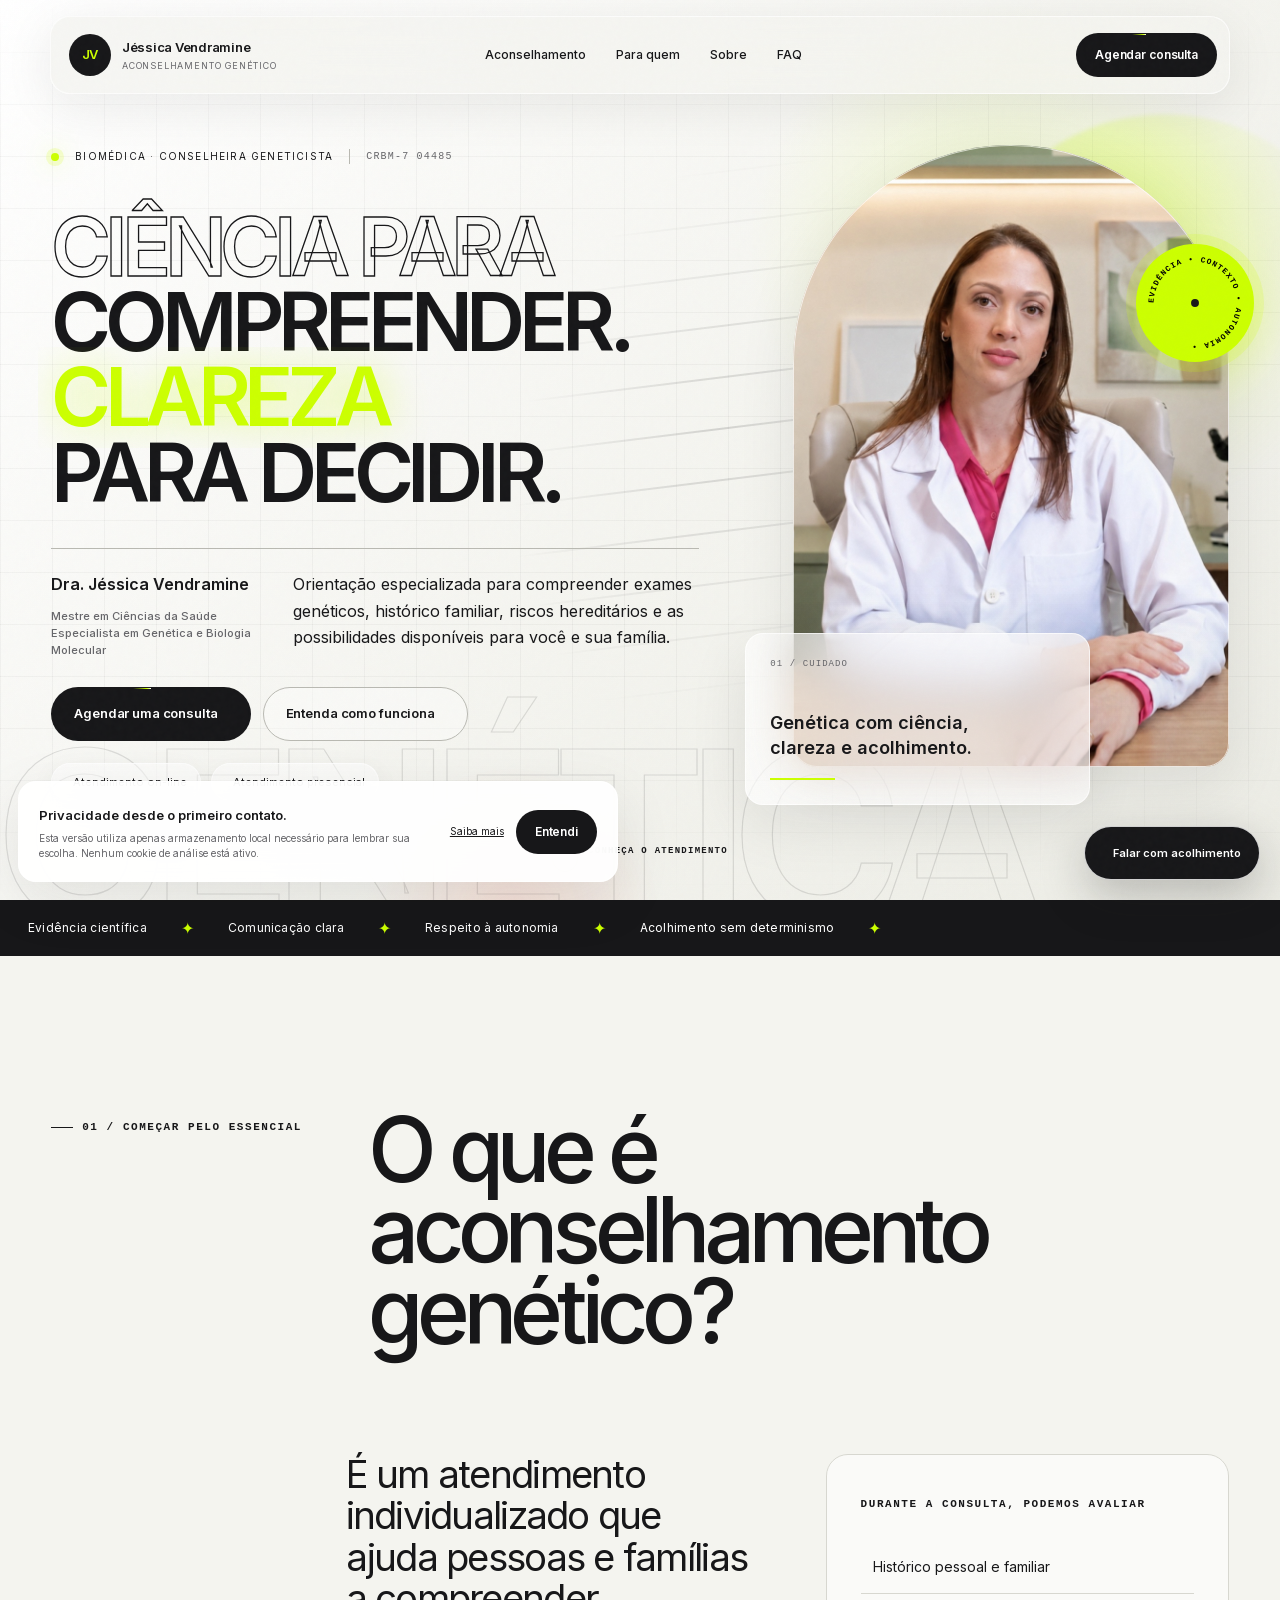
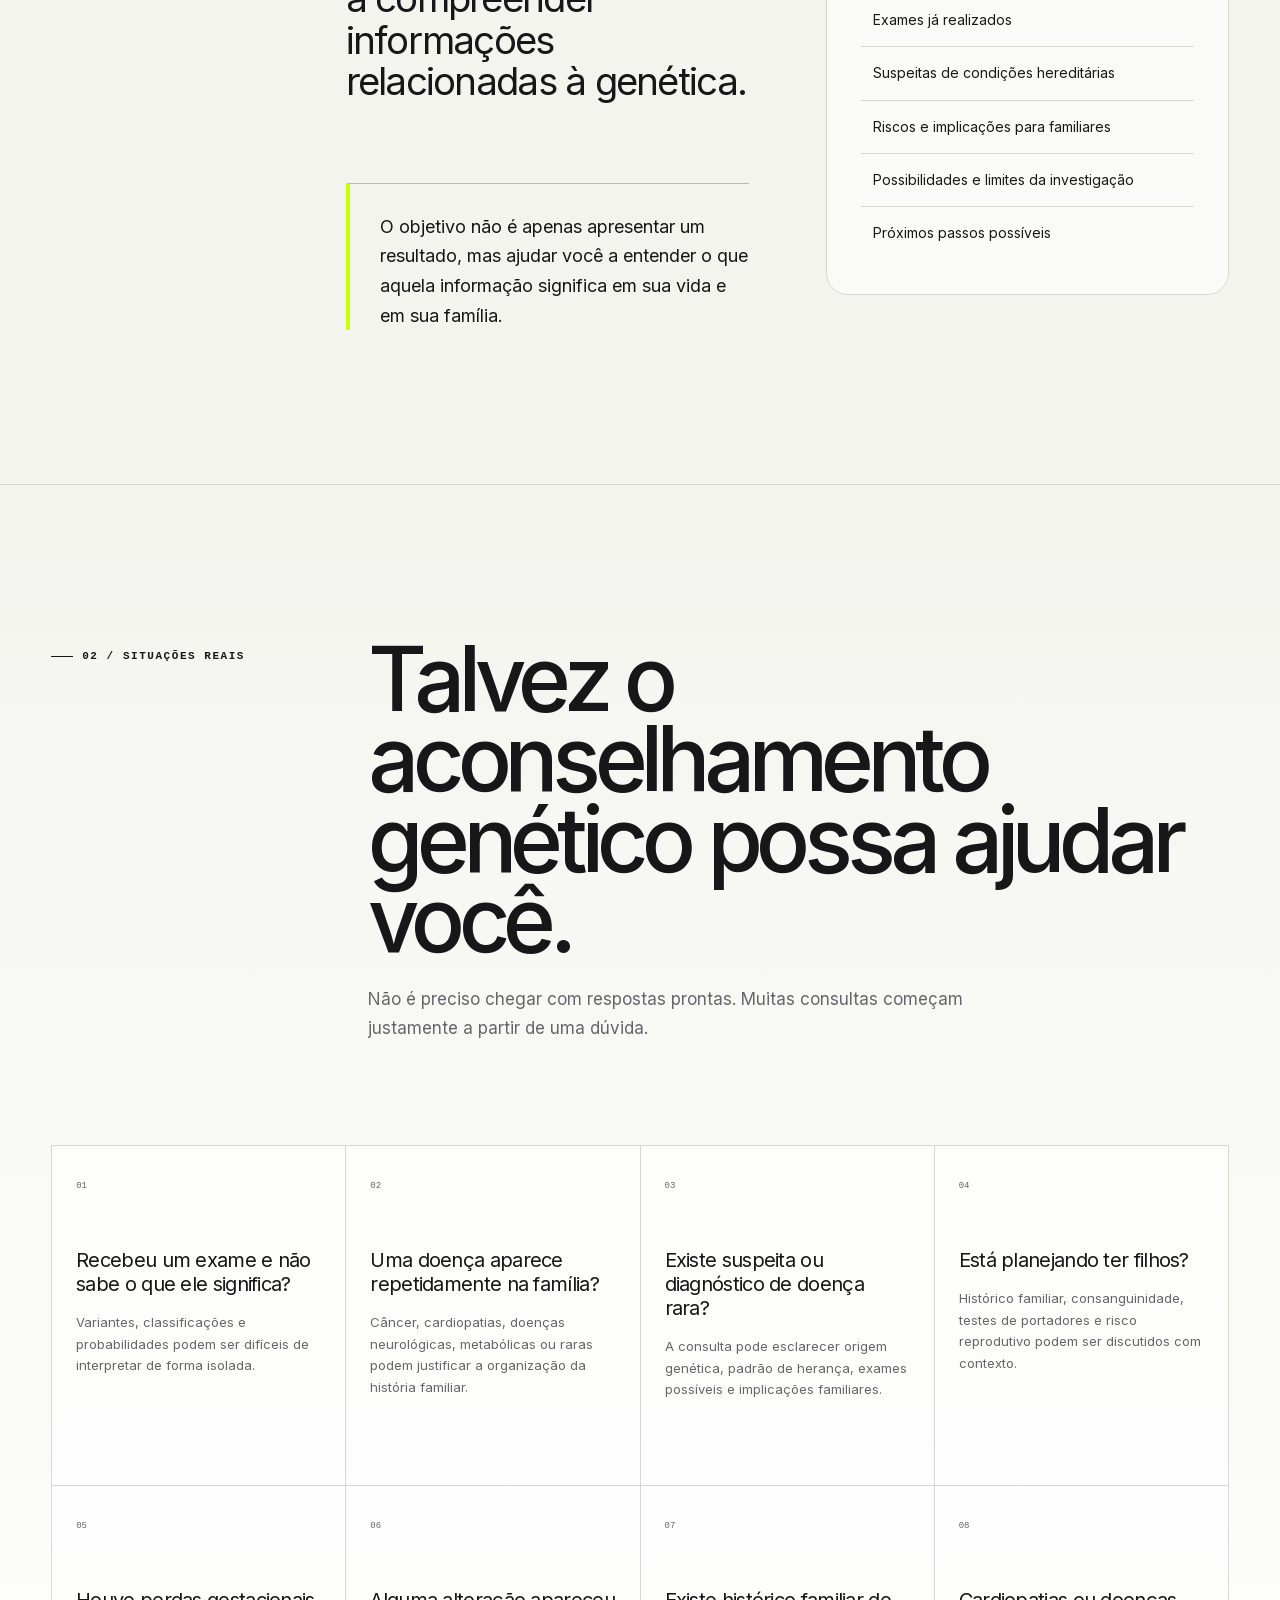
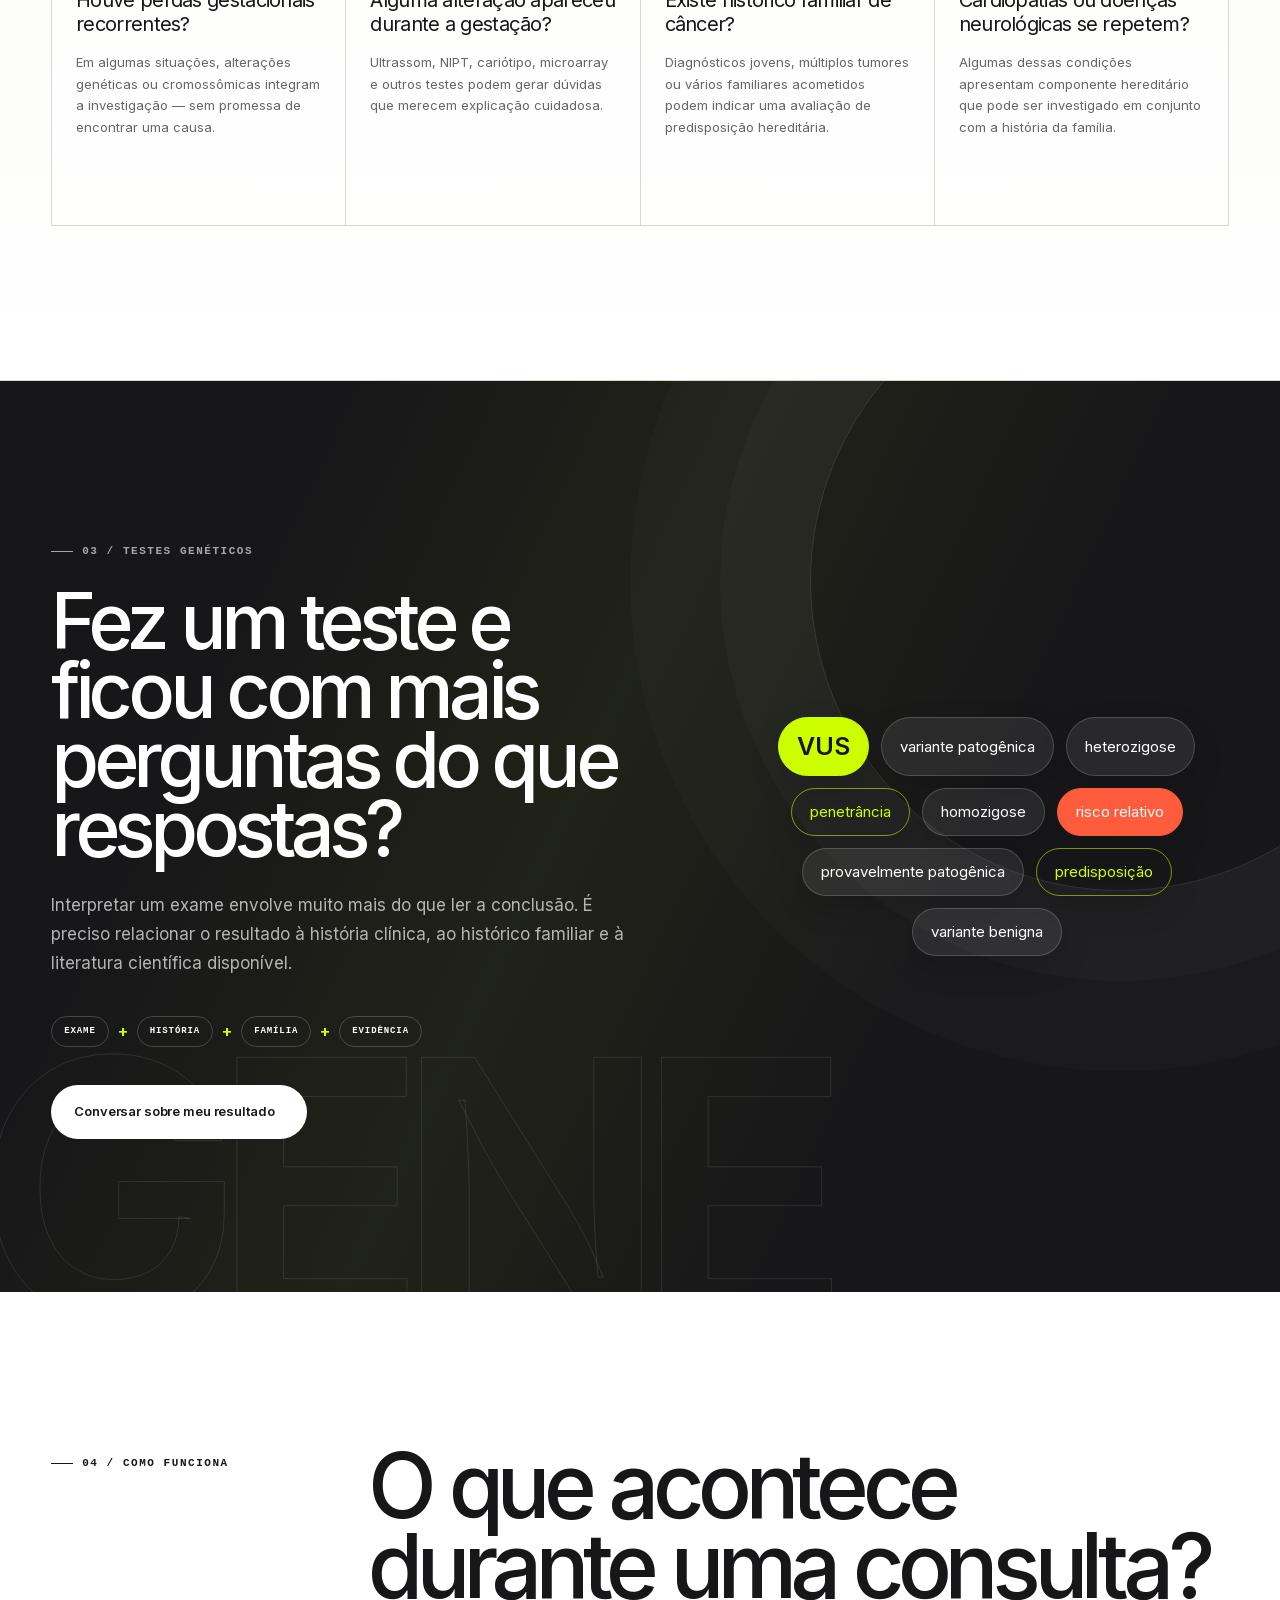
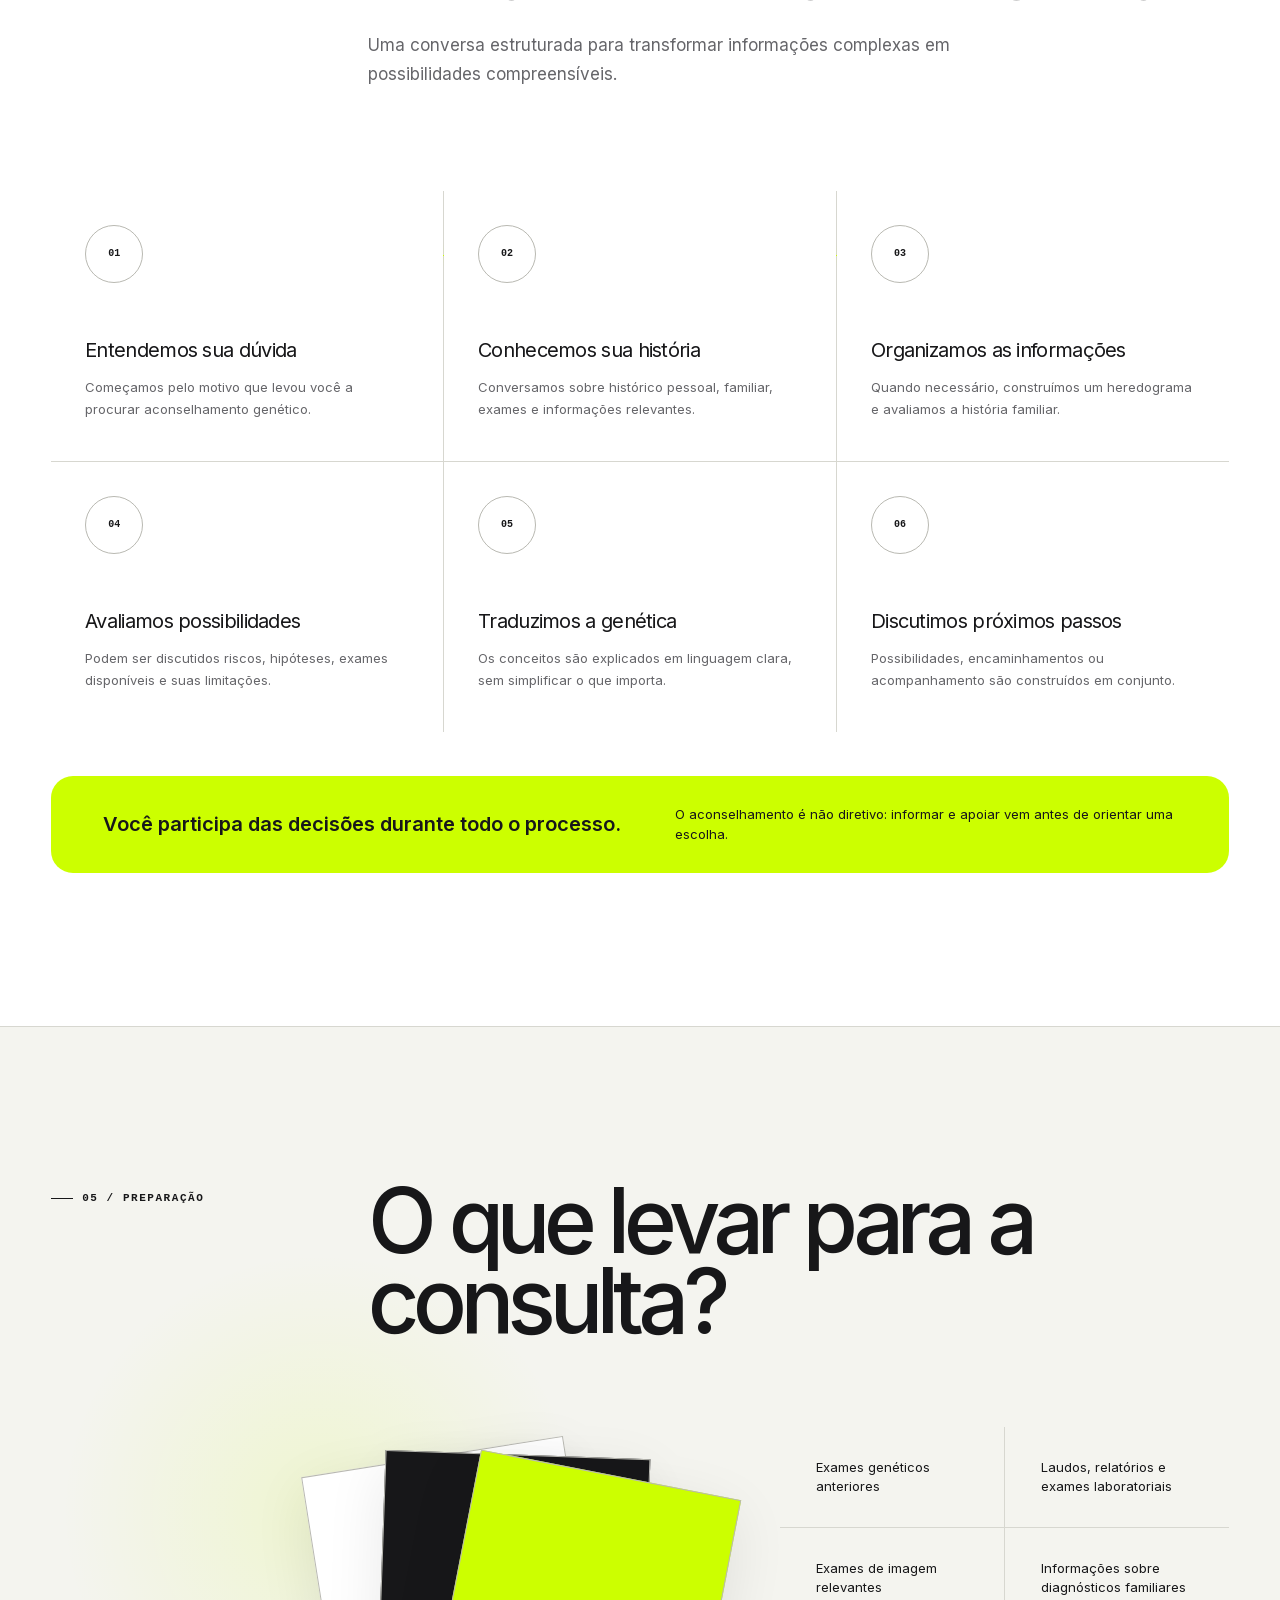
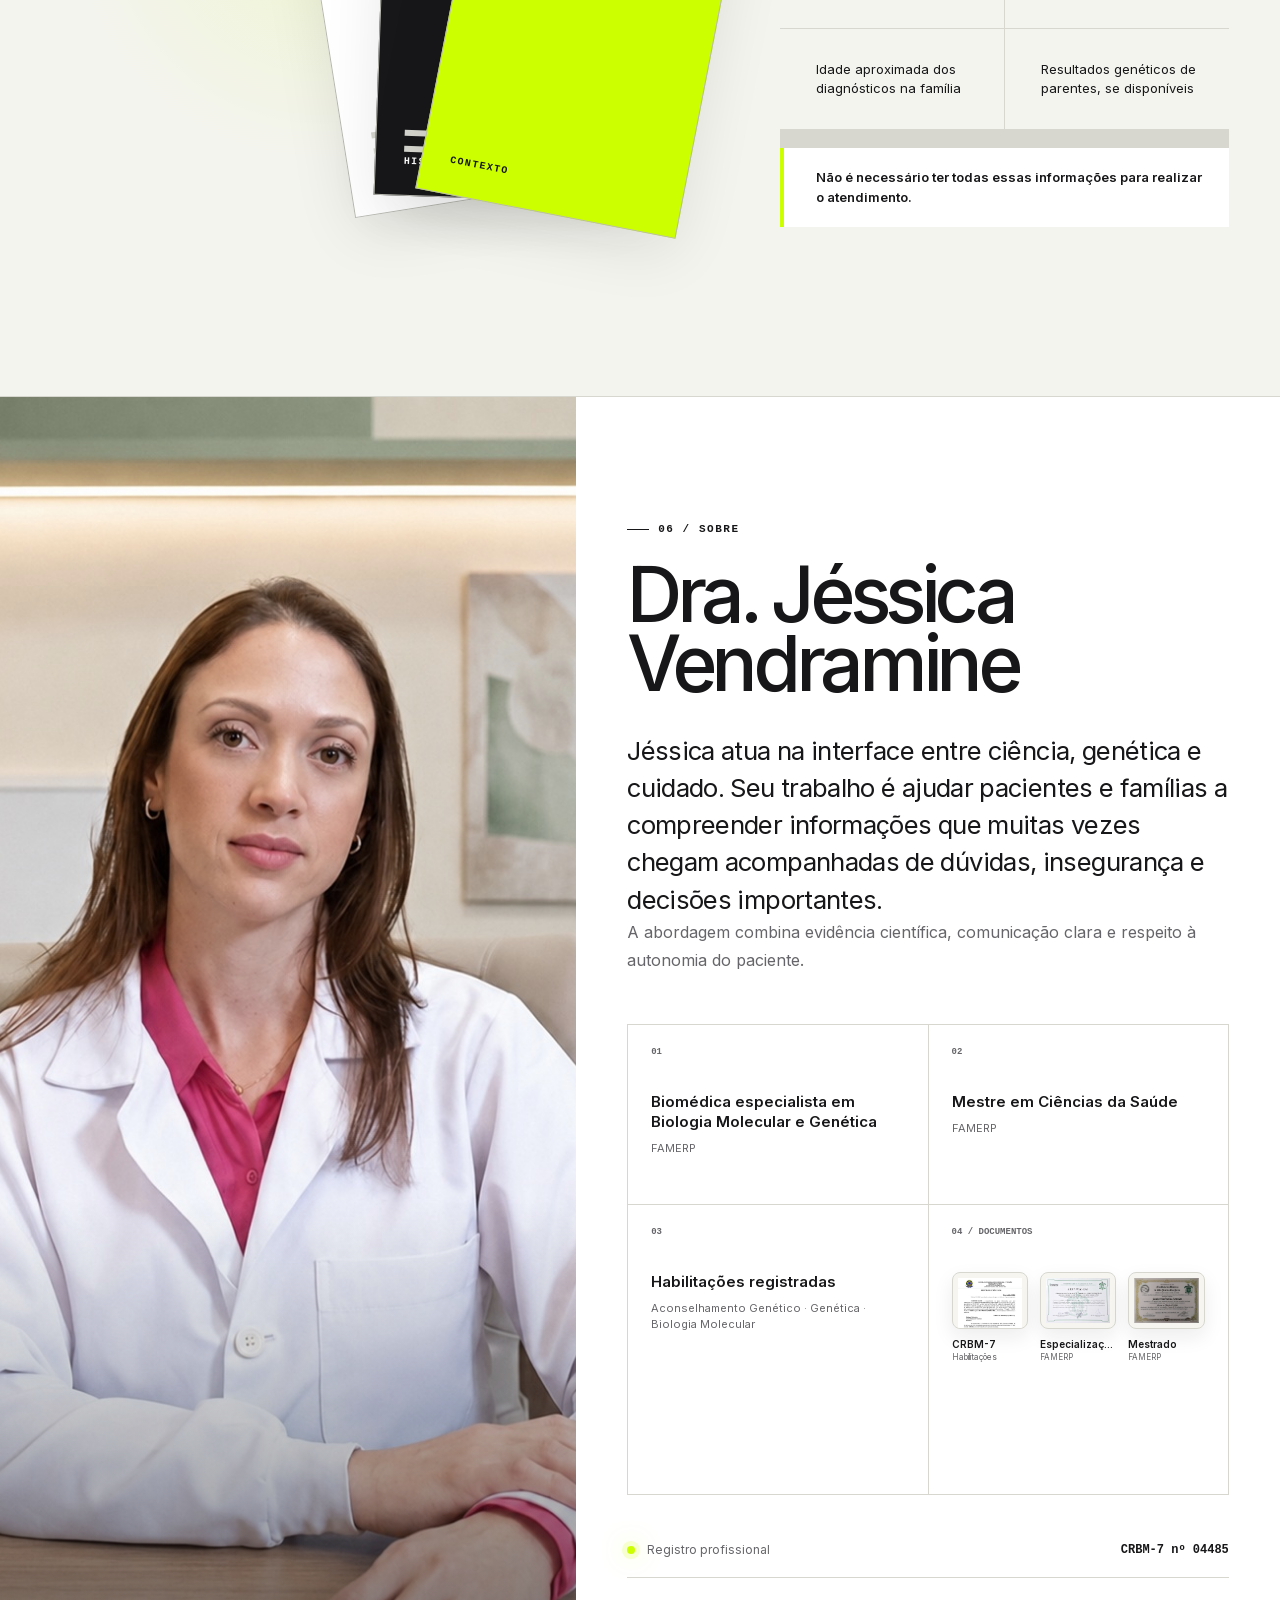
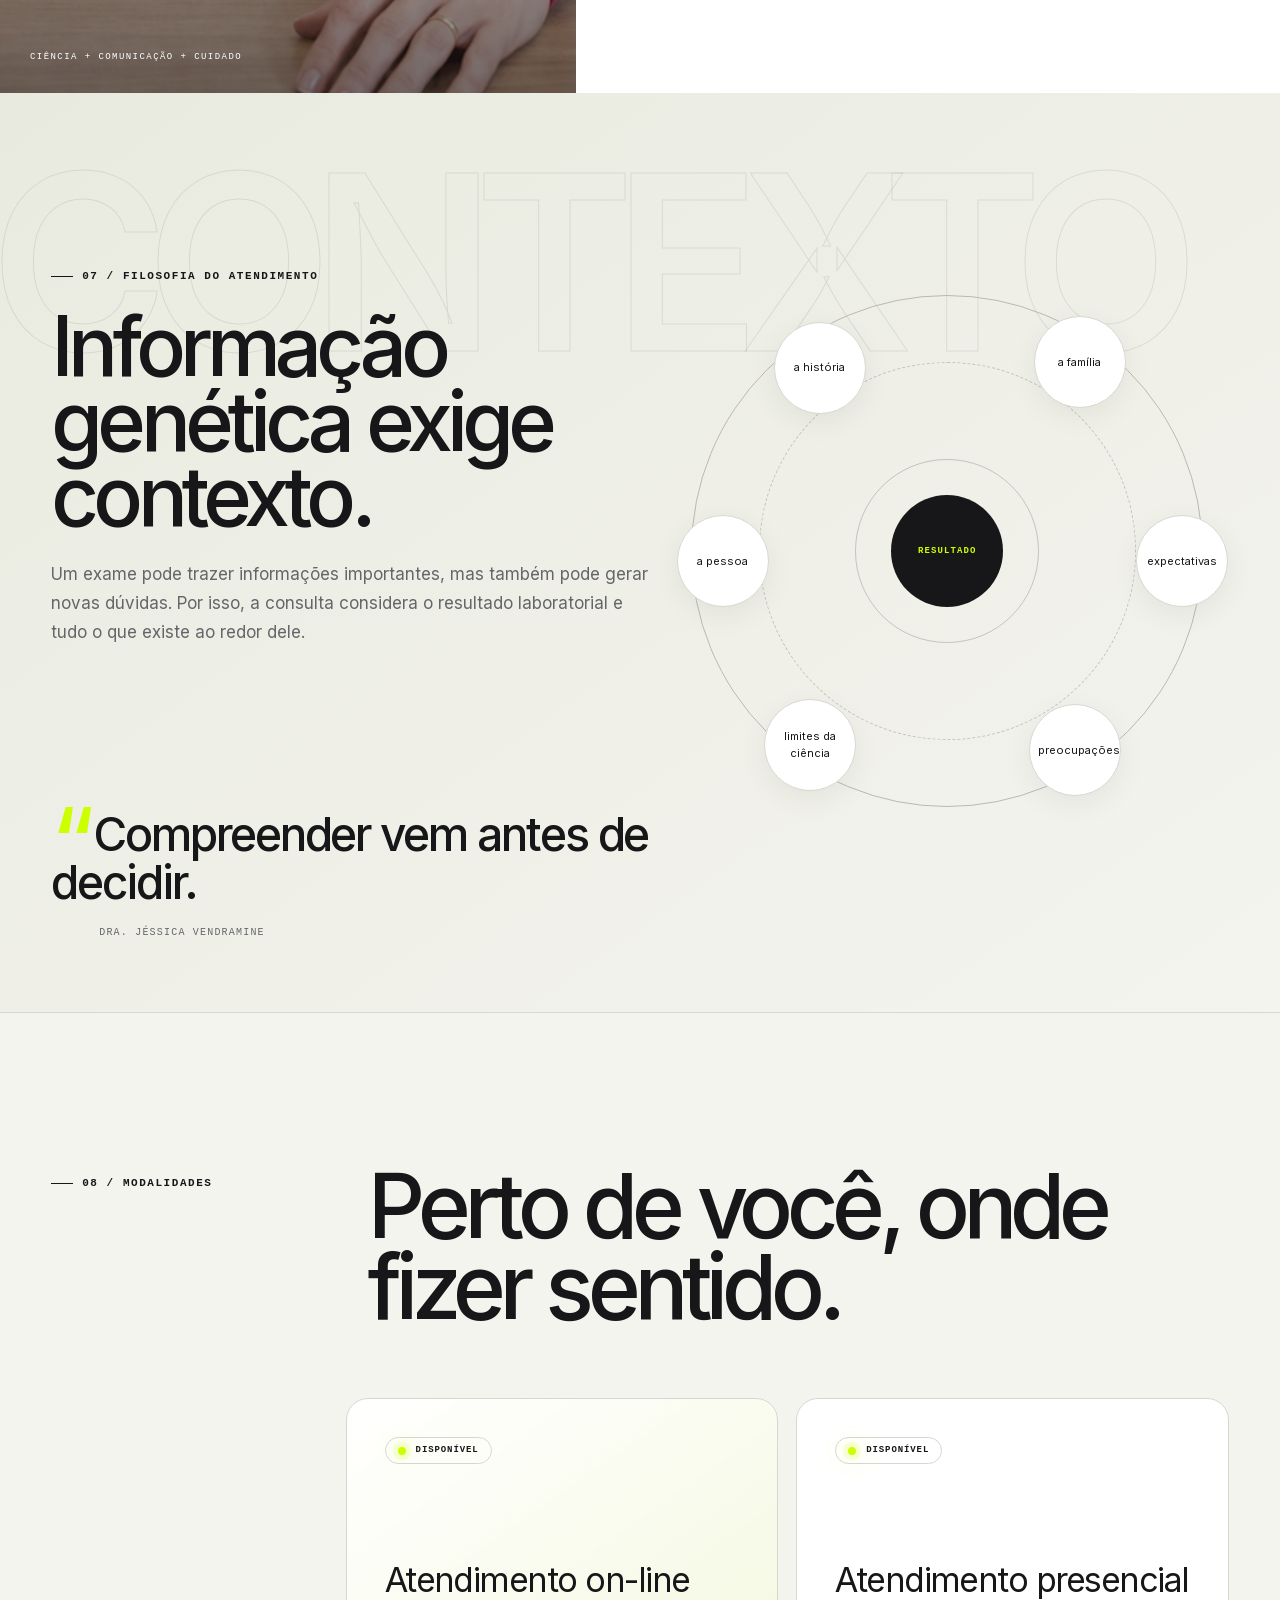
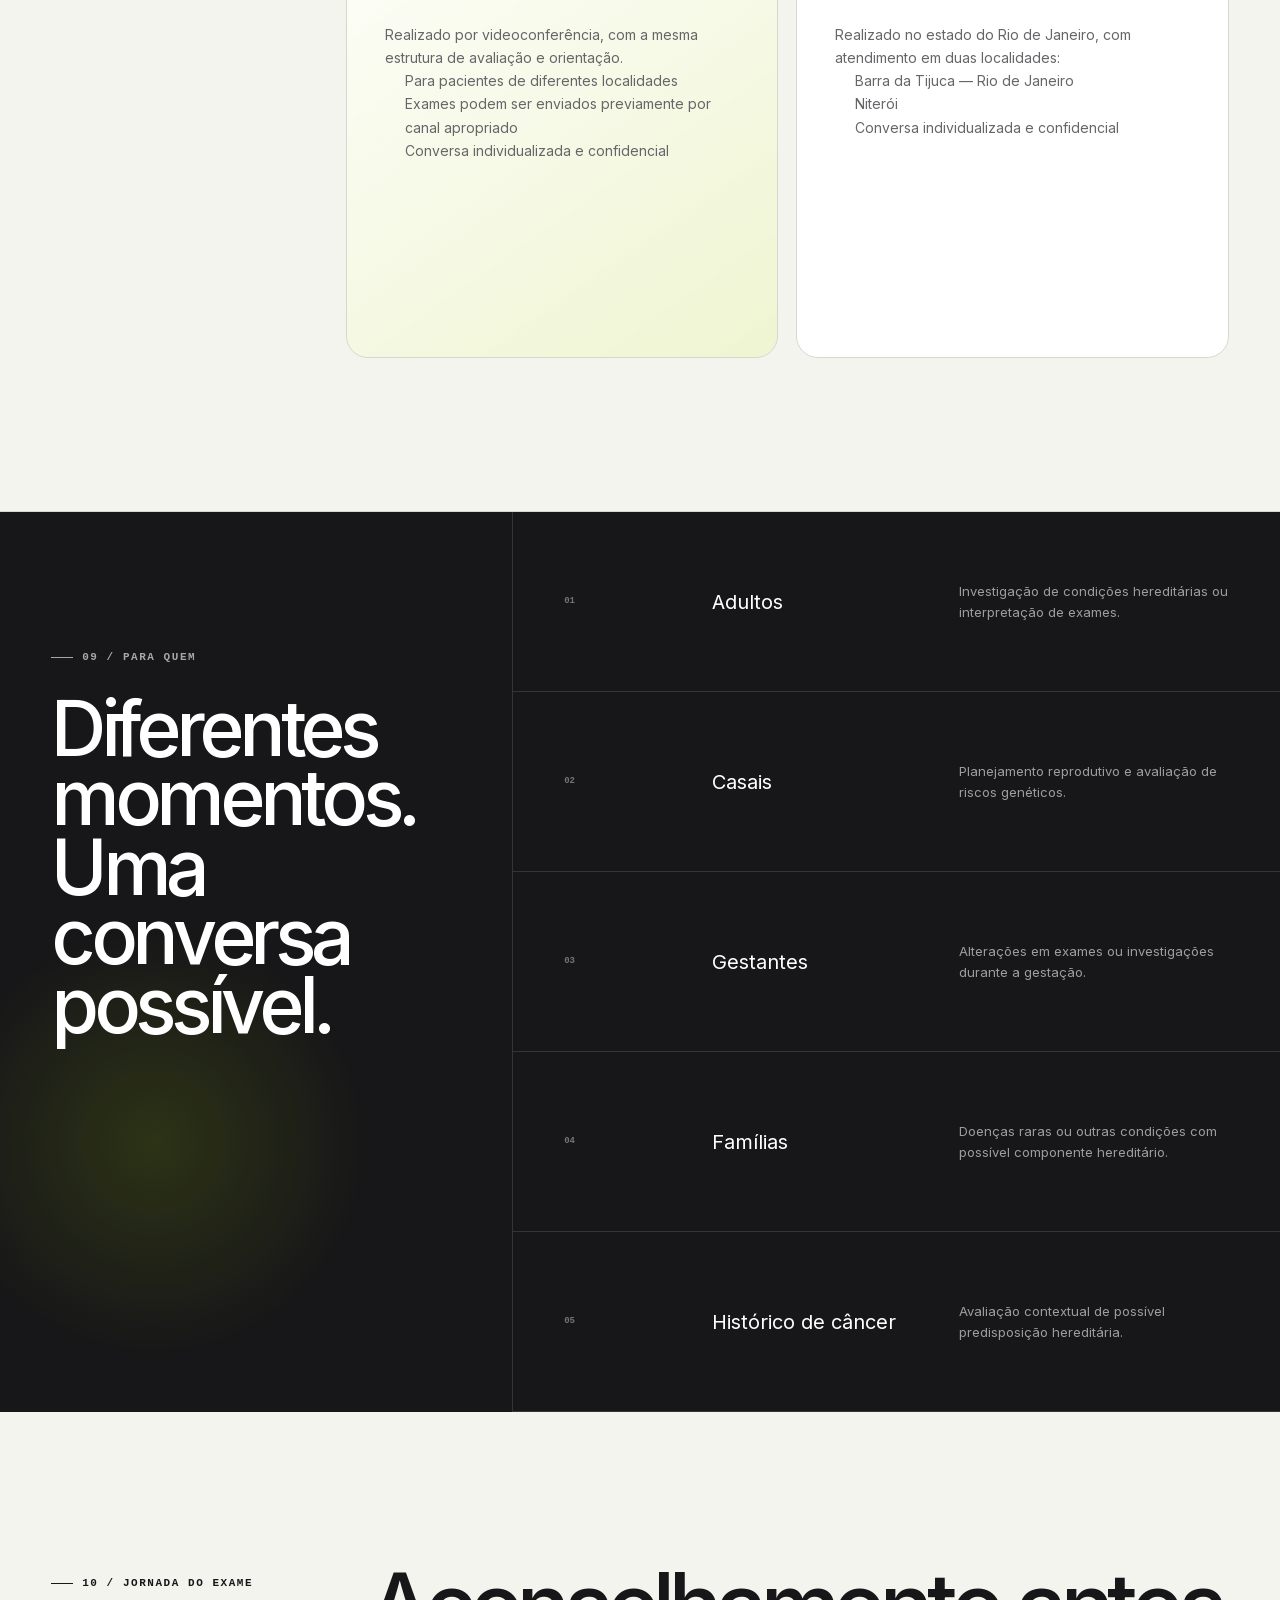
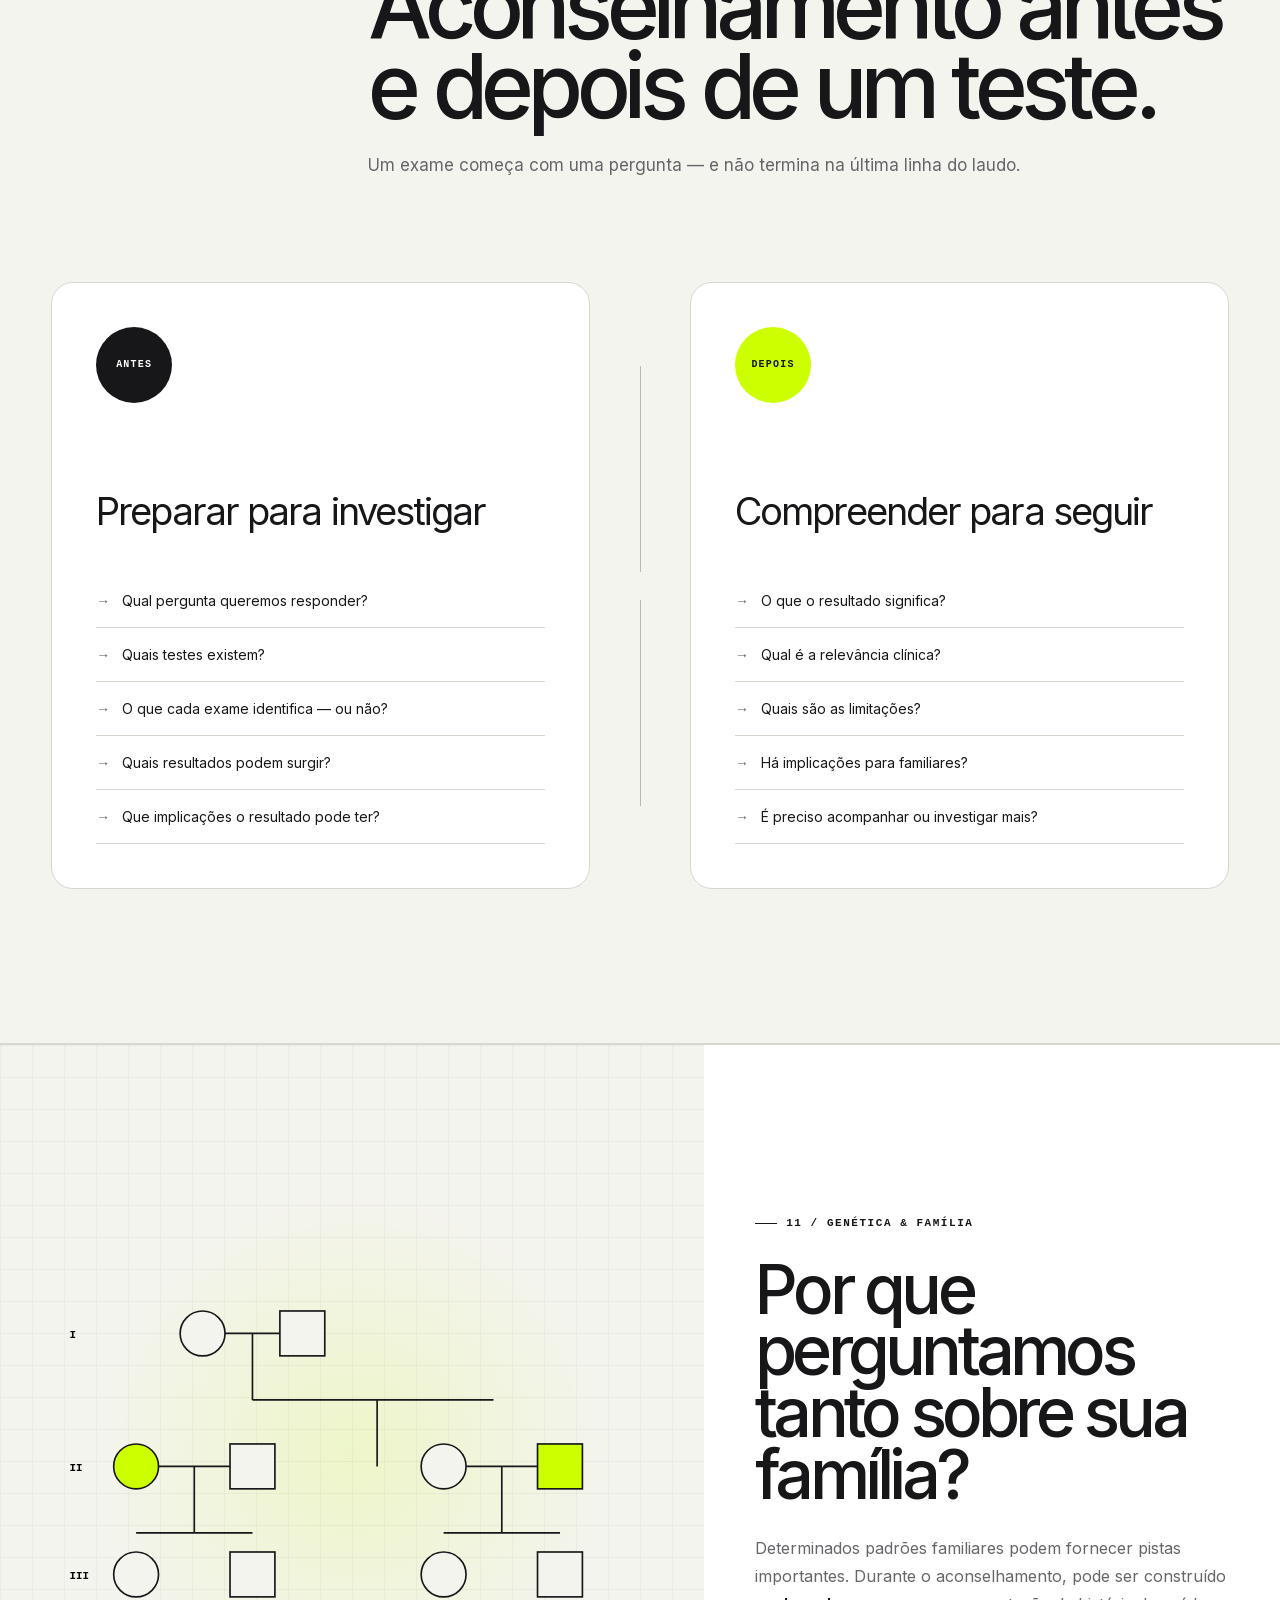
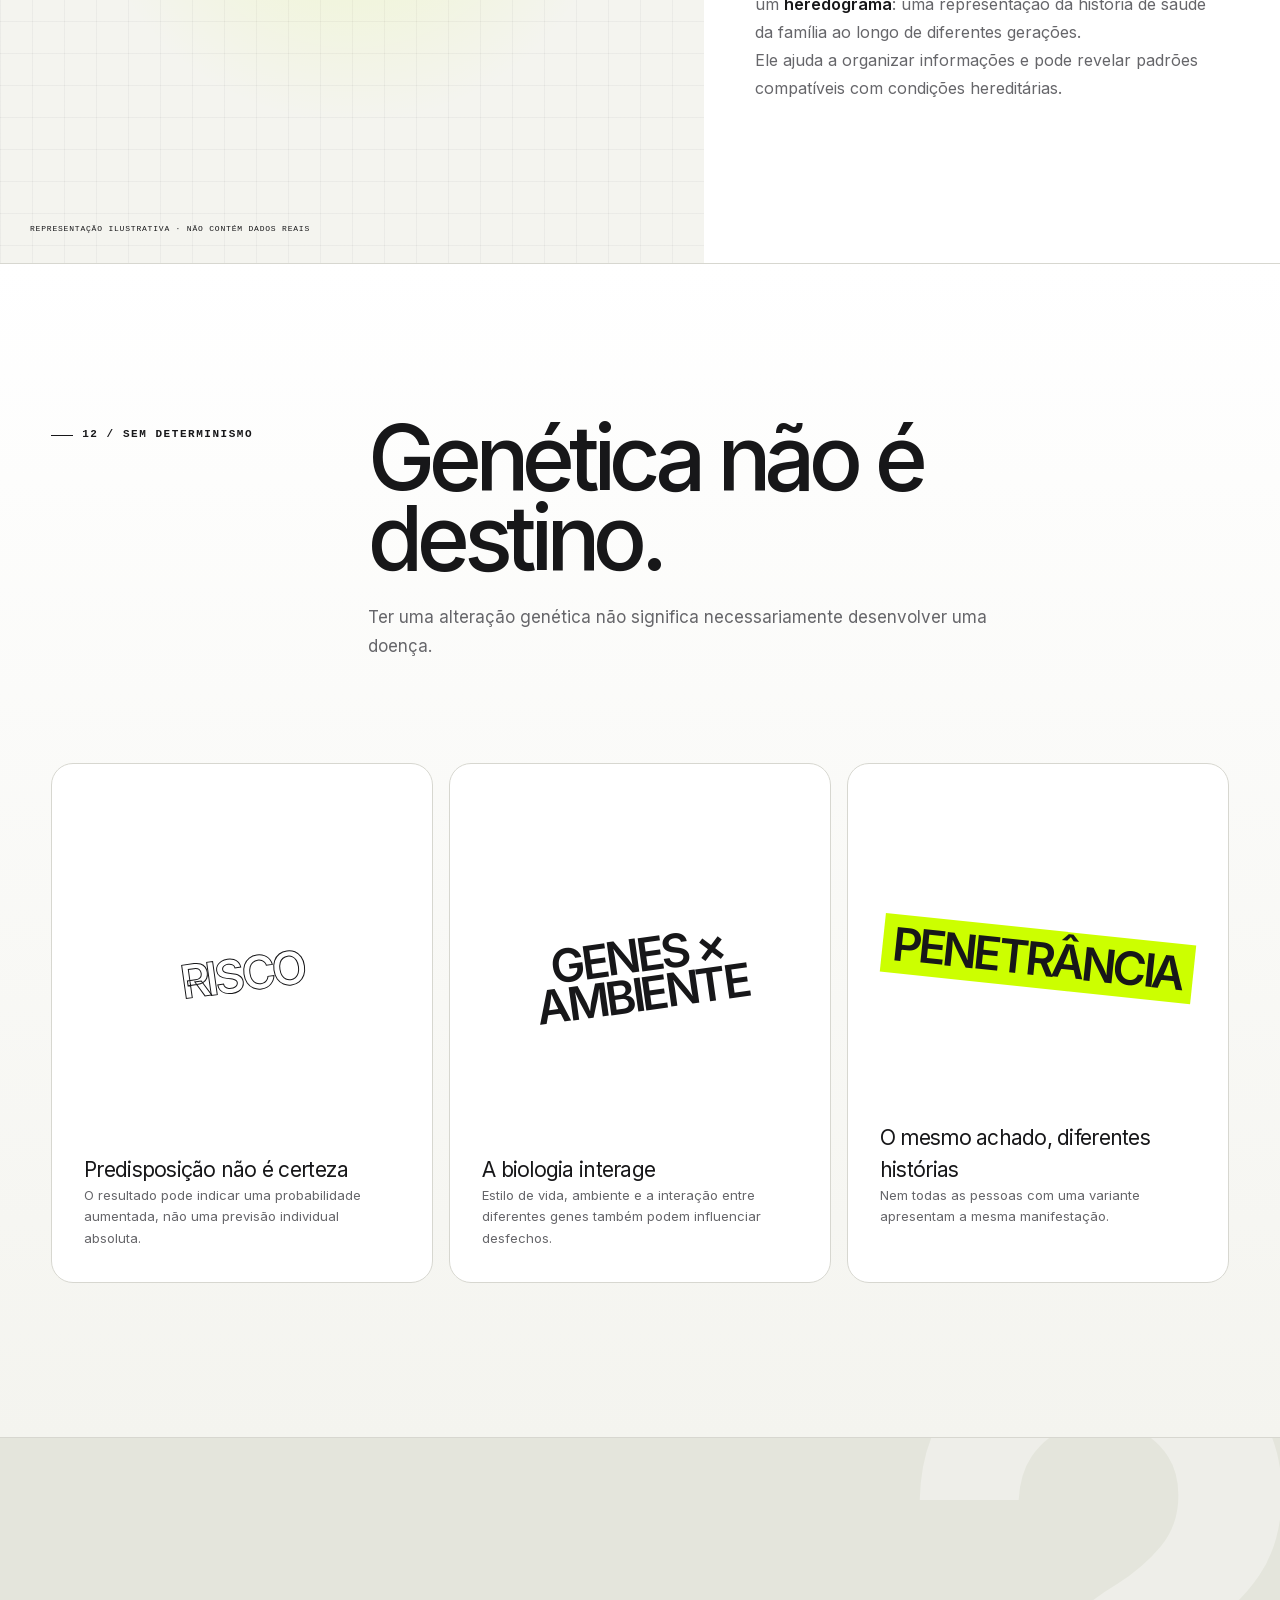
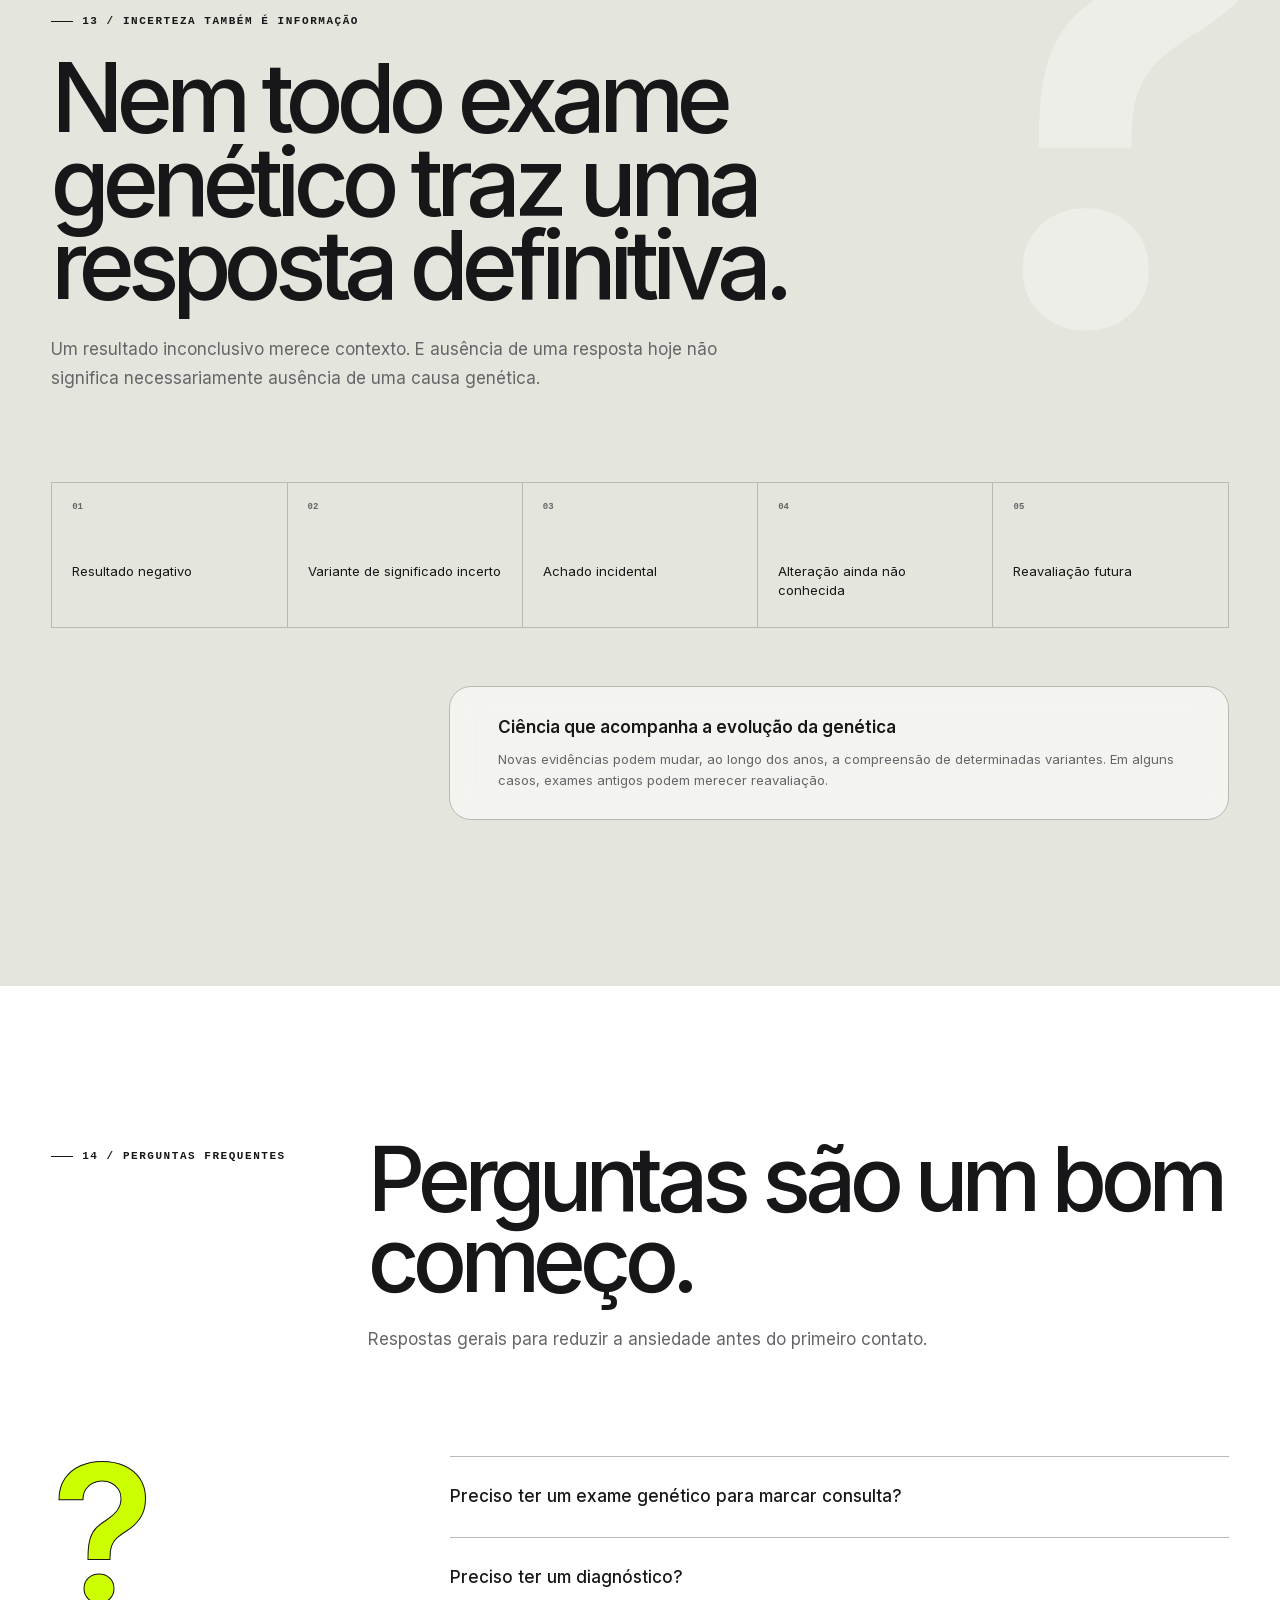
==== commit b2e46731: "Atualização" ====
--- a/index.html
+++ b/index.html
@@ -29,6 +29,7 @@
     "jobTitle": "Biomédica habilitada em Aconselhamento Genético",
     "description": "Mestre em Ciências da Saúde e especialista em Biologia Molecular e Genética em Ciências da Saúde.",
     "image": "assets/raw_files/dra-jessica-vendramine.jpg",
+    "email": "mailto:contato@jessicavendramine.com.br",
     "hasCredential": [
       {"@type":"EducationalOccupationalCredential","credentialCategory":"Mestrado","name":"Mestre em Ciências da Saúde — FAMERP"},
       {"@type":"EducationalOccupationalCredential","credentialCategory":"Especialização","name":"Biologia Molecular e Genética em Ciências da Saúde — FAMERP"},
@@ -206,12 +207,12 @@
             <p>Em algumas situações, alterações genéticas ou cromossômicas integram a investigação — sem promessa de encontrar uma causa.</p>
           </article>
           <article class="situation-card flashlight-card reveal delay-75">
-            <span class="card-number mono">06</span><iconify-icon class="card-icon" icon="solar:child-linear"></iconify-icon>
+            <span class="card-number mono">06</span><iconify-icon class="card-icon" icon="solar:test-tube-linear"></iconify-icon>
             <h3>Alguma alteração apareceu durante a gestação?</h3>
             <p>Ultrassom, NIPT, cariótipo, microarray e outros testes podem gerar dúvidas que merecem explicação cuidadosa.</p>
           </article>
           <article class="situation-card flashlight-card reveal delay-100">
-            <span class="card-number mono">07</span><iconify-icon class="card-icon" icon="solar:ribbon-linear"></iconify-icon>
+            <span class="card-number mono">07</span><iconify-icon class="card-icon" icon="solar:users-group-rounded-linear"></iconify-icon>
             <h3>Existe histórico familiar de câncer?</h3>
             <p>Diagnósticos jovens, múltiplos tumores ou vários familiares acometidos podem indicar uma avaliação de predisposição hereditária.</p>
           </article>
@@ -293,10 +294,26 @@
           <p class="about-lead reveal delay-100">Jéssica atua na interface entre ciência, genética e cuidado. Seu trabalho é ajudar pacientes e famílias a compreender informações que muitas vezes chegam acompanhadas de dúvidas, insegurança e decisões importantes.</p>
           <p class="reveal delay-150">A abordagem combina evidência científica, comunicação clara e respeito à autonomia do paciente.</p>
           <div class="credential-grid reveal">
-            <article><span>01</span><strong>Biomédica</strong><small>Universidade Paulista — UNIP</small></article>
-            <article><span>02</span><strong>Mestre em Ciências da Saúde</strong><small>FAMERP · 2025</small></article>
-            <article><span>03</span><strong>Especialista em Biologia Molecular e Genética em Ciências da Saúde</strong><small>FAMERP</small></article>
-            <article><span>04</span><strong>Habilitações registradas</strong><small>Aconselhamento Genético · Genética · Biologia Molecular</small></article>
+            <article><span>01</span><strong>Biomédica especialista em Biologia Molecular e Genética</strong><small>FAMERP</small></article>
+            <article><span>02</span><strong>Mestre em Ciências da Saúde</strong><small>FAMERP</small></article>
+            <article><span>03</span><strong>Habilitações registradas</strong><small>Aconselhamento Genético · Genética · Biologia Molecular</small></article>
+            <article class="credential-documents">
+              <span>04 / DOCUMENTOS</span>
+              <div class="document-thumbnails">
+                <a class="document-thumbnail" href="assets/raw_files/CRBM.pdf" target="_blank" rel="noopener" aria-label="Abrir documento de habilitação em Aconselhamento Genético, Biologia Molecular e Genética do CRBM-7 (PDF)">
+                  <span class="document-preview"><img src="assets/raw_files/thumbnail-crbm.jpg" width="496" height="700" alt="Miniatura do documento de habilitação do CRBM-7" loading="lazy"></span>
+                  <b>CRBM-7</b><small>Habilitações</small>
+                </a>
+                <a class="document-thumbnail" href="assets/raw_files/Pos.pdf" target="_blank" rel="noopener" aria-label="Abrir diploma de Especialização em Biologia Molecular e Genética pela FAMERP (PDF)">
+                  <span class="document-preview"><img src="assets/raw_files/thumbnail-pos.jpg" width="700" height="495" alt="Miniatura do diploma de Especialização em Biologia Molecular e Genética" loading="lazy"></span>
+                  <b>Especialização</b><small>FAMERP</small>
+                </a>
+                <a class="document-thumbnail" href="assets/raw_files/Mestre.pdf" target="_blank" rel="noopener" aria-label="Abrir diploma de Mestrado em Ciências da Saúde pela FAMERP (PDF)">
+                  <span class="document-preview"><img src="assets/raw_files/thumbnail-mestre.jpg" width="700" height="495" alt="Miniatura do diploma de Mestrado em Ciências da Saúde" loading="lazy"></span>
+                  <b>Mestrado</b><small>FAMERP</small>
+                </a>
+              </div>
+            </article>
           </div>
           <div class="registration reveal"><span class="status-dot"></span><span>Registro profissional</span><strong>CRBM-7 nº 04485</strong></div>
         </div>
@@ -331,11 +348,11 @@
             <ul><li>Para pacientes de diferentes localidades</li><li>Exames podem ser enviados previamente por canal apropriado</li><li>Conversa individualizada e confidencial</li></ul>
           </article>
           <article class="modality-card modality-presential flashlight-card reveal delay-100">
-            <span class="modality-status pending">Detalhes em atualização</span>
+            <span class="modality-status"><span class="status-dot"></span> Disponível</span>
             <iconify-icon class="modality-icon" icon="solar:buildings-2-linear"></iconify-icon>
             <h3>Atendimento presencial</h3>
-            <p>O local, endereço, acessibilidade, estacionamento e horários serão publicados quando o consultório estiver definido.</p>
-            <button class="text-link" type="button" data-open-contact>Quero ser avisado <iconify-icon icon="solar:arrow-right-linear"></iconify-icon></button>
+            <p>Realizado no estado do Rio de Janeiro, com atendimento em duas localidades:</p>
+            <ul><li>Barra da Tijuca — Rio de Janeiro</li><li>Niterói</li><li>Conversa individualizada e confidencial</li></ul>
           </article>
         </div>
       </section>
@@ -347,7 +364,7 @@
           <article class="audience-item reveal delay-75"><span class="audience-index">02</span><iconify-icon icon="solar:users-group-two-rounded-linear"></iconify-icon><h3>Casais</h3><p>Planejamento reprodutivo e avaliação de riscos genéticos.</p></article>
           <article class="audience-item reveal delay-100"><span class="audience-index">03</span><iconify-icon icon="solar:heart-angle-linear"></iconify-icon><h3>Gestantes</h3><p>Alterações em exames ou investigações durante a gestação.</p></article>
           <article class="audience-item reveal delay-150"><span class="audience-index">04</span><iconify-icon icon="solar:people-nearby-linear"></iconify-icon><h3>Famílias</h3><p>Doenças raras ou outras condições com possível componente hereditário.</p></article>
-          <article class="audience-item reveal"><span class="audience-index">05</span><iconify-icon icon="solar:ribbon-linear"></iconify-icon><h3>Histórico de câncer</h3><p>Avaliação contextual de possível predisposição hereditária.</p></article>
+          <article class="audience-item reveal"><span class="audience-index">05</span><iconify-icon icon="solar:dna-linear"></iconify-icon><h3>Histórico de câncer</h3><p>Avaliação contextual de possível predisposição hereditária.</p></article>
         </div>
       </section>
 
@@ -433,12 +450,12 @@
             <article class="accordion-item reveal"><button type="button" aria-expanded="false"><span>Teste positivo significa que vou desenvolver a doença?</span><iconify-icon icon="solar:add-circle-linear"></iconify-icon></button><div class="accordion-panel"><p>Não necessariamente. O significado depende da condição, da variante, da penetrância e de outros fatores genéticos, clínicos e ambientais.</p></div></article>
             <article class="accordion-item reveal"><button type="button" aria-expanded="false"><span>Um teste negativo descarta uma doença genética?</span><iconify-icon icon="solar:add-circle-linear"></iconify-icon></button><div class="accordion-panel"><p>Nem sempre. O teste pode não abranger todas as alterações possíveis, e o conhecimento científico também tem limites.</p></div></article>
             <article class="accordion-item reveal"><button type="button" aria-expanded="false"><span>Meu exame diz se meu filho terá uma doença?</span><iconify-icon icon="solar:add-circle-linear"></iconify-icon></button><div class="accordion-panel"><p>Depende da condição, do padrão de herança, do exame e de suas limitações. A consulta ajuda a traduzir probabilidades sem transformá-las em certezas.</p></div></article>
-            <article class="accordion-item reveal"><button type="button" aria-expanded="false"><span>Meu plano de saúde cobre?</span><iconify-icon icon="solar:add-circle-linear"></iconify-icon></button><div class="accordion-panel"><p>A informação dependerá da modalidade de atendimento e das condições do plano. Confirme os detalhes no contato de agendamento.</p></div></article>
-          </div>
-        </div>
-      </section>
-
-      <section class="content-section" id="conteudos" aria-labelledby="content-title">
+            <article class="accordion-item reveal"><button type="button" aria-expanded="false"><span>Meu plano de saúde cobre?</span><iconify-icon icon="solar:add-circle-linear"></iconify-icon></button><div class="accordion-panel"><p>A informação dependerá da modalidade de atendimento e das condições do plano. Confirme os detalhes no contato de agendamento. Damos suporte para solicitação de reembolsos também.</p></div></article>
+          </div>
+        </div>
+      </section>
+
+      <!--<section class="content-section" id="conteudos" aria-labelledby="content-title">
         <div class="content-heading reveal"><span class="eyebrow">15 / Conteúdo educativo</span><h2 id="content-title">Genética em linguagem possível.</h2><p>Uma futura biblioteca para responder às perguntas que surgem antes mesmo de procurar um especialista.</p></div>
         <div class="article-track">
           <article class="article-card reveal"><span class="article-type">GUIA</span><h3>O que significa VUS em um teste genético?</h3><p>Por que uma variante incerta não deve ser tratada como positiva ou negativa.</p><span class="article-status">Em breve</span></article>
@@ -447,12 +464,12 @@
           <article class="article-card reveal delay-150"><span class="article-type">FAMÍLIA</span><h3>O que é um heredograma?</h3><p>Como um desenho pode organizar a história de saúde entre gerações.</p><span class="article-status">Em breve</span></article>
         </div>
         <div class="topic-cloud reveal" aria-label="Temas editoriais planejados"><span>o que é aconselhamento genético?</span><span>quando procurar?</span><span>NIPT</span><span>teste de portador</span><span>variante patogênica</span><span>doenças raras</span><span>abortamentos recorrentes</span><span>câncer hereditário</span><span>teste positivo</span><span>antes do teste</span><span>depois do resultado</span><span>teste × aconselhamento</span></div>
-      </section>
+      </section>-->
 
       <section class="contact-section" id="contato" aria-labelledby="contact-title">
         <div class="contact-outline" aria-hidden="true">CONVERSAR</div>
         <div class="contact-copy reveal">
-          <span class="eyebrow eyebrow-light">16 / Próximo passo</span>
+          <span class="eyebrow eyebrow-light">15 / Próximo passo</span>
           <h2 id="contact-title">Você tem dúvidas sobre um exame, uma condição genética ou seu histórico familiar?</h2>
           <p>Uma consulta pode ajudar a organizar essas informações e compreender quais possibilidades existem para o seu caso.</p>
           <div class="contact-actions"><button class="button button-light" type="button" data-open-contact>Agendar uma consulta <iconify-icon icon="solar:arrow-right-up-linear"></iconify-icon></button><button class="button button-outline-light" type="button" data-open-contact>Falar com a Dra. Jéssica</button></div>
@@ -465,7 +482,7 @@
     <footer class="site-footer">
       <div class="footer-brand"><span class="brand-symbol">JV</span><div><strong>Dra. Jéssica Vendramine</strong><p>Biomédica · Conselheira Geneticista<br>CRBM-7 nº 04485</p></div></div>
       <div class="footer-column"><span class="footer-label">Navegação</span><a href="#inicio">Início</a><a href="#sobre">Sobre</a><a href="#aconselhamento">Aconselhamento Genético</a><a href="#para-quem">Para quem</a><a href="#faq">Perguntas frequentes</a><a href="#conteudos">Conteúdos</a></div>
-      <div class="footer-column"><span class="footer-label">Atendimento & canais</span><a href="#modalidades">On-line</a><a href="#modalidades">Presencial</a><button type="button" data-whatsapp>WhatsApp</button><button type="button" data-channel-pending>Instagram</button><button type="button" data-channel-pending>E-mail profissional</button><span class="footer-muted">Os endereços dos canais profissionais serão publicados antes do lançamento.</span></div>
+      <div class="footer-column"><span class="footer-label">Atendimento & canais</span><a href="#modalidades">On-line</a><a href="#modalidades">Presencial</a><button type="button" data-whatsapp>WhatsApp</button><button type="button" data-channel-pending>Instagram</button><a href="mailto:contato@jessicavendramine.com.br">E-mail profissional</a><span class="footer-muted">WhatsApp e e-mail disponíveis para o primeiro contato.</span></div>
       <div class="footer-column"><span class="footer-label">Legal</span><a href="politica-de-privacidade.html">Política de Privacidade</a><a href="politica-de-cookies.html">Política de Cookies</a><a href="termos-de-uso.html">Termos de Uso</a><button type="button" data-cookie-settings>Preferências de cookies</button></div>
       <div class="footer-bottom"><span>© <span data-year></span> Dra. Jéssica Vendramine</span><span>Atendimento presencial e on-line.</span><a href="#inicio">Voltar ao topo ↑</a></div>
     </footer>
@@ -481,7 +498,9 @@
       <button class="modal-close" type="button" data-close-modal aria-label="Fechar"><iconify-icon icon="solar:close-circle-linear"></iconify-icon></button>
       <span class="eyebrow">Primeiro contato</span><h2 id="modal-title">Vamos começar pela sua dúvida.</h2>
       <p>Envie apenas informações gerais. Laudos, resultados e dados clínicos serão recebidos depois, em ambiente apropriado.</p>
-      <form class="contact-form" data-contact-form novalidate>
+      <form class="contact-form" action="https://formspree.io/f/xgawkndg" method="post" data-contact-form novalidate>
+        <input name="subject" type="hidden" value="Nova solicitação de contato pelo site — {{ name }}">
+        <input class="form-honeypot" name="_gotcha" type="text" tabindex="-1" autocomplete="off" aria-hidden="true">
         <label><span>Nome</span><input name="name" type="text" autocomplete="name" required placeholder="Como podemos chamar você?"></label>
         <div class="form-row"><label><span>Telefone</span><input name="phone" type="tel" autocomplete="tel" required placeholder="(00) 00000-0000"></label><label><span>E-mail</span><input name="email" type="email" autocomplete="email" required placeholder="voce@exemplo.com"></label></div>
         <label><span>Modalidade de interesse</span><select name="modality" required><option value="">Selecione</option><option>Atendimento on-line</option><option>Atendimento presencial</option><option>Quero entender as opções</option></select></label>
@@ -489,7 +508,7 @@
         <label class="consent-field"><input name="consent" type="checkbox" required><span>Li a <a href="politica-de-privacidade.html">Política de Privacidade</a> e autorizo o uso dos dados acima para retorno deste contato.</span></label>
         <p class="form-error" role="alert" aria-live="polite"></p>
         <button class="button button-dark beam-button submit-button" type="submit"><span>Solicitar contato</span><iconify-icon icon="solar:arrow-right-linear"></iconify-icon><span class="button-shimmer" aria-hidden="true"></span></button>
-        <small>Protótipo estático: o envio será ativado quando o canal profissional estiver definido.</small>
+        <small>Os dados serão encaminhados para retorno deste contato. Não inclua laudos ou informações clínicas detalhadas.</small>
       </form>
     </div>
   </div>
--- a/assets/jessica-site.css
+++ b/assets/jessica-site.css
@@ -22,7 +22,7 @@
 /* Shared classes retained from the Aura design system. */
 .reveal,.reveal-sec12{opacity:0;transform:translateY(2rem);filter:blur(8px);transition:opacity 1s var(--ease-out),transform 1s var(--ease-out),filter 1s var(--ease-out)}
 .reveal.active,.reveal-sec12.active{opacity:1;transform:translateY(0);filter:blur(0)}.animate-on-scroll{animation-play-state:paused!important}.animate-on-scroll.animate{animation-play-state:running!important}
-.text-reveal-wrapper{overflow:hidden;display:block}.text-reveal-content{display:block;opacity:0;transform:translateY(112%);transition:transform 1.2s var(--ease-out),opacity 1.2s ease}.reveal-active .text-reveal-content,.active .text-reveal-content{opacity:1;transform:translateY(0)}
+.text-reveal-wrapper{display:block;overflow:clip;overflow-clip-margin:.16em}.text-reveal-content{display:block;opacity:0;transform:translateY(112%);transition:transform 1.2s var(--ease-out),opacity 1.2s ease}.reveal-active .text-reveal-content,.active .text-reveal-content{opacity:1;transform:translateY(0)}
 .delay-75{transition-delay:.075s;animation-delay:.075s!important}.delay-100{transition-delay:.1s;animation-delay:.1s!important}.delay-150{transition-delay:.15s;animation-delay:.15s!important}.delay-200{transition-delay:.2s;animation-delay:.2s!important}.delay-300{transition-delay:.3s;animation-delay:.3s!important}.delay-400{transition-delay:.4s;animation-delay:.4s!important}.delay-500{transition-delay:.5s;animation-delay:.5s!important}
 @keyframes animationIn_{from{opacity:0;transform:translateY(24px);filter:blur(7px)}to{opacity:1;transform:none;filter:none}}@keyframes pulse{50%{box-shadow:0 0 0 8px rgba(var(--lime-rgb),.06),0 0 34px rgba(var(--lime-rgb),.7)}}@keyframes spin{to{transform:rotate(1turn)}}@keyframes shimmer{0%{transform:translateX(-180%) skewX(-20deg)}100%{transform:translateX(360%) skewX(-20deg)}}@keyframes float{50%{transform:translate3d(0,-16px,0)}}@keyframes scan{to{transform:translateY(680px)}}@keyframes marquee{to{transform:translateX(-100%)}}@keyframes drift{50%{transform:translate3d(5vw,-3vh,0) scale(1.12)}}@keyframes breathe{50%{opacity:.38;transform:scale(1.08)}}
 
@@ -44,23 +44,24 @@
 
 .section-shell{position:relative;padding:clamp(95px,12vw,180px) var(--page-pad);border-bottom:1px solid var(--line)}.section-intro{display:grid;grid-template-columns:1fr 3fr;gap:30px;margin-bottom:clamp(55px,8vw,110px)}.section-heading{max-width:980px}.section-heading h2,.content-heading h2{margin:0;font-size:clamp(48px,7vw,108px);font-weight:500;line-height:.9;letter-spacing:-.07em}.section-heading p{max-width:660px;margin:24px 0 0;color:var(--muted);font-size:17px;line-height:1.7}.section-content{margin-left:25%}.compact-intro{margin-bottom:70px}.two-column{display:grid;grid-template-columns:1fr 1fr;gap:clamp(30px,6vw,90px)}.lead-copy>p{margin:0;font-size:clamp(28px,3vw,48px);line-height:1.08;letter-spacing:-.045em}.pull-quote{margin-top:80px;padding:28px 0 0 30px;border-top:1px solid var(--line-strong);border-left:4px solid var(--lime);font-size:18px;line-height:1.65}.check-panel{align-self:start;padding:34px;border:1px solid var(--line);border-radius:var(--radius)}.flashlight-card{--mouse-x:50%;--mouse-y:50%;position:relative;background:rgba(255,255,255,.58);overflow:hidden}.flashlight-card::before{content:"";position:absolute;inset:0;z-index:0;background:radial-gradient(420px circle at var(--mouse-x) var(--mouse-y),rgba(var(--lime-rgb),.28),transparent 42%);opacity:0;transition:opacity .5s;pointer-events:none}.flashlight-card:hover::before{opacity:1}.flashlight-card>*{position:relative;z-index:1}.check-list{list-style:none;padding:0;margin:28px 0 0}.check-list li{display:flex;align-items:flex-start;gap:12px;padding:16px 0;border-bottom:1px solid var(--line);font-size:14px;line-height:1.45}.check-list li:last-child{border:0}.check-list iconify-icon{flex:0 0 auto;color:var(--success);font-size:19px}
 .situations-section{background:linear-gradient(180deg,var(--paper),#fff)}.situation-grid{display:grid;grid-template-columns:repeat(4,1fr);margin-left:0;border-top:1px solid var(--line);border-left:1px solid var(--line)}.situation-card{min-height:340px;padding:24px;border-right:1px solid var(--line);border-bottom:1px solid var(--line);transition:transform .45s var(--ease-out),background .45s}.situation-card:hover{z-index:2;transform:translateY(-7px);background:#fff;box-shadow:var(--shadow-card)}.card-number{font-size:9px;color:var(--muted)}.card-icon{display:block;margin:42px 0 54px;font-size:31px}.situation-card h3{margin:0 0 16px;font-size:20px;line-height:1.2;letter-spacing:-.035em}.situation-card p{margin:0;color:var(--muted);font-size:13px;line-height:1.65}
-.test-section{position:relative;min-height:800px;padding:clamp(100px,12vw,170px) var(--page-pad);display:grid;grid-template-columns:1.1fr .9fr;align-items:center;gap:8vw;overflow:hidden;background:var(--ink);color:#fff}.test-section::before{content:"GENE";position:absolute;left:-.07em;bottom:-.11em;color:transparent;-webkit-text-stroke:1px rgba(255,255,255,.1);font-size:28vw;font-weight:700;line-height:.8;letter-spacing:-.09em}.test-noise{position:absolute;inset:0;background:linear-gradient(115deg,transparent 20%,rgba(var(--lime-rgb),.05),transparent 70%)}.test-orbit{position:absolute;width:620px;height:620px;right:-150px;top:-110px;border:1px solid rgba(255,255,255,.12);border-radius:50%;box-shadow:0 0 0 90px rgba(255,255,255,.025),0 0 0 180px rgba(255,255,255,.016)}.test-copy{position:relative;z-index:2}.test-copy h2{margin:28px 0;font-size:clamp(48px,6vw,92px);font-weight:500;line-height:.9;letter-spacing:-.07em}.test-copy>p{max-width:720px;color:rgba(255,255,255,.67);font-size:17px;line-height:1.7}.formula{display:flex;align-items:center;flex-wrap:wrap;gap:9px;margin:38px 0}.formula span{padding:10px 12px;border:1px solid rgba(255,255,255,.2);border-radius:999px;font:600 9px/1 ui-monospace,monospace;letter-spacing:.1em}.formula b{color:var(--lime)}.term-cloud{position:relative;z-index:2;display:flex;flex-wrap:wrap;justify-content:center;align-content:center;gap:12px;min-height:520px}.term{display:inline-flex;padding:14px 18px;border:1px solid rgba(255,255,255,.18);border-radius:999px;background:rgba(255,255,255,.08);box-shadow:0 12px 30px rgba(0,0,0,.15);backdrop-filter:blur(10px);font-size:clamp(11px,1.2vw,15px);animation:float 5s ease-in-out infinite}.term:nth-child(2n){animation-delay:-2s}.term:nth-child(3n){animation-delay:-3.5s}.term-lime{background:var(--lime);color:var(--ink);border-color:var(--lime);font-size:25px;font-weight:700}.term-coral{background:var(--coral);border-color:var(--coral)}.term-outline{background:transparent;border-color:rgba(var(--lime-rgb),.55);color:var(--lime)}
+.test-section{position:relative;min-height:800px;padding:clamp(100px,12vw,170px) var(--page-pad);display:grid;grid-template-columns:1.1fr .9fr;align-items:center;gap:8vw;overflow:hidden;background:var(--ink);color:#fff}.test-section::before{content:"GENE";position:absolute;left:-.07em;bottom:-.11em;color:transparent;-webkit-text-stroke:1px rgba(255,255,255,.1);font-size:28vw;font-weight:700;line-height:.8;letter-spacing:-.09em}.test-noise{position:absolute;inset:0;background:linear-gradient(115deg,transparent 20%,rgba(var(--lime-rgb),.05),transparent 70%)}.test-orbit{position:absolute;width:620px;height:620px;right:-150px;top:-110px;border:1px solid rgba(255,255,255,.12);border-radius:50%;box-shadow:0 0 0 90px rgba(255,255,255,.025),0 0 0 180px rgba(255,255,255,.016)}.test-copy{position:relative;z-index:2}.test-copy h2{margin:28px 0;font-size:clamp(48px,6vw,92px);font-weight:500;line-height:.9;letter-spacing:-.07em}.test-copy>p{max-width:720px;color:rgba(255,255,255,.67);font-size:17px;line-height:1.7}.formula{display:flex;align-items:center;flex-wrap:wrap;gap:9px;margin:38px 0}.formula span{padding:10px 12px;border:1px solid rgba(255,255,255,.2);border-radius:999px;font:600 9px/1 ui-monospace,monospace;letter-spacing:.1em}.formula b{color:var(--lime)}.term-cloud{position:relative;z-index:2;display:flex;flex-wrap:wrap;justify-content:center;align-content:center;gap:12px;min-height:520px}.term{display:inline-flex;align-items:center;justify-content:center;min-height:48px;padding:14px 18px;border:1px solid rgba(255,255,255,.18);border-radius:999px;background:rgba(255,255,255,.08);box-shadow:0 12px 30px rgba(0,0,0,.15);backdrop-filter:blur(10px);font-size:clamp(11px,1.2vw,15px);line-height:1.15;text-align:center;animation:float 5s ease-in-out infinite}.term:nth-child(2n){animation-delay:-2s}.term:nth-child(3n){animation-delay:-3.5s}.term-lime{background:var(--lime);color:var(--ink);border-color:var(--lime);font-size:25px;font-weight:700}.term-coral{background:var(--coral);border-color:var(--coral)}.term-outline{background:transparent;border-color:rgba(var(--lime-rgb),.55);color:var(--lime)}
 .process-section{background:#fff}.process-grid{position:relative;display:grid;grid-template-columns:repeat(3,1fr);gap:1px;margin-left:0;background:var(--line)}.process-line{position:absolute;left:16.6%;right:16.6%;top:64px;height:1px;background:var(--line-strong);z-index:2}.process-line span{display:block;width:0;height:100%;background:var(--lime);box-shadow:0 0 12px var(--lime);transition:width 2.2s var(--ease-out)}.process-grid.active .process-line span{width:100%}.process-step{position:relative;z-index:3;min-height:270px;padding:34px;background:#fff}.step-number{display:grid;place-items:center;width:58px;height:58px;margin-bottom:52px;border:1px solid var(--line-strong);border-radius:50%;background:#fff;font:600 10px/1 ui-monospace,monospace;transition:.4s}.process-step:hover .step-number{background:var(--lime);border-color:var(--lime);transform:rotate(-8deg) scale(1.08)}.process-step h3{margin:0 0 12px;font-size:20px;letter-spacing:-.035em}.process-step p{margin:0;color:var(--muted);font-size:13px;line-height:1.65}.autonomy-banner{display:grid;grid-template-columns:auto auto 1fr;align-items:center;gap:18px;margin-top:44px;padding:28px 34px;background:var(--lime);border-radius:var(--radius)}.autonomy-banner iconify-icon{font-size:32px}.autonomy-banner strong{font-size:20px}.autonomy-banner span{justify-self:end;max-width:520px;font-size:13px;line-height:1.55}
 .preparation-section{background:radial-gradient(circle at 25% 50%,rgba(var(--lime-rgb),.13),transparent 24%),var(--paper)}.preparation-layout{display:grid;grid-template-columns:.85fr 1.15fr;align-items:center;gap:8vw}.document-stack{position:relative;height:430px}.doc-card{position:absolute;left:50%;top:50%;width:265px;height:345px;padding:28px;display:flex;flex-direction:column;justify-content:flex-end;border:1px solid var(--line-strong);background:#fff;box-shadow:var(--shadow-soft);transition:.5s var(--ease-out)}.doc-card i{display:block;width:70%;height:6px;margin:5px 0;background:var(--line)}.doc-card b{font:600 10px/1 ui-monospace,monospace;letter-spacing:.14em}.doc-one{transform:translate(-70%,-50%) rotate(-9deg)}.doc-two{transform:translate(-50%,-50%) rotate(2deg);background:var(--ink);color:#fff}.doc-three{transform:translate(-25%,-45%) rotate(11deg);background:var(--lime)}.doc-three iconify-icon{margin:auto;font-size:64px}.document-stack:hover .doc-one{transform:translate(-82%,-52%) rotate(-13deg)}.document-stack:hover .doc-three{transform:translate(-12%,-46%) rotate(15deg)}.bring-grid{display:grid;grid-template-columns:1fr 1fr;gap:1px;background:var(--line)}.bring-grid>div{display:flex;align-items:center;gap:14px;min-height:100px;padding:22px;background:var(--paper);font-size:13px}.bring-grid iconify-icon{font-size:24px}.bring-note{grid-column:1/-1;display:flex;align-items:center;gap:12px;margin:18px 0 0;padding:20px;border-left:4px solid var(--lime);background:#fff;font-size:13px;line-height:1.5}.bring-note iconify-icon{font-size:23px}
 .about-section{display:grid;grid-template-columns:.9fr 1.1fr;min-height:980px;background:#fff}.about-image{position:relative;min-height:760px;overflow:hidden}.about-image img{width:100%;height:100%;object-fit:cover;object-position:center top;filter:saturate(.87)}.about-image::after{content:"";position:absolute;inset:0;background:linear-gradient(to top,rgba(23,23,25,.55),transparent 38%)}.image-caption{position:absolute;z-index:2;left:30px;bottom:28px;color:#fff;font-size:9px;letter-spacing:.16em}.about-copy{padding:clamp(80px,9vw,145px) var(--page-pad)}.about-copy h2{margin:24px 0 34px;font-size:clamp(50px,6vw,94px);font-weight:500;line-height:.9;letter-spacing:-.07em}.about-copy>p{max-width:690px;color:var(--muted);font-size:16px;line-height:1.75}.about-copy .about-lead{color:var(--ink);font-size:clamp(20px,2vw,29px);line-height:1.45;letter-spacing:-.025em}.credential-grid{display:grid;grid-template-columns:1fr 1fr;margin-top:50px;border-top:1px solid var(--line);border-left:1px solid var(--line)}.credential-grid article{min-height:180px;padding:23px;border-right:1px solid var(--line);border-bottom:1px solid var(--line)}.credential-grid article>span{display:block;margin-bottom:35px;color:var(--muted);font:600 9px/1 ui-monospace,monospace}.credential-grid strong{display:block;font-size:15px;line-height:1.35}.credential-grid small{display:block;margin-top:8px;color:var(--muted);font-size:11px;line-height:1.5}.registration{display:flex;align-items:center;gap:12px;margin-top:28px;padding:18px 0;border-bottom:1px solid var(--line)}.registration span:not(.status-dot){font-size:12px;color:var(--muted)}.registration strong{margin-left:auto;font:600 12px/1 ui-monospace,monospace}
+.credential-grid .credential-documents{min-height:290px}.credential-documents>span{margin-bottom:18px}.document-thumbnails{display:grid;grid-template-columns:repeat(3,minmax(0,1fr));gap:12px}.document-thumbnail{min-width:0;color:var(--ink);text-decoration:none;transition:transform .35s var(--ease-out)}.document-preview{display:grid;place-items:center;aspect-ratio:4/3;padding:5px;overflow:hidden;border:1px solid var(--line);border-radius:8px;background:#f6f5f0;box-shadow:0 8px 20px rgba(23,23,25,.08);transition:border-color .35s,box-shadow .35s}.document-preview img{display:block;width:100%;height:100%;object-fit:contain;filter:saturate(.82)}.document-thumbnail b{display:block;overflow:hidden;margin-top:9px;font-size:10px;line-height:1.25;text-overflow:ellipsis}.document-thumbnail small{margin-top:2px;font-size:8px;line-height:1.3}.document-thumbnail:hover{transform:translateY(-3px)}.document-thumbnail:hover .document-preview,.document-thumbnail:focus-visible .document-preview{border-color:rgba(23,23,25,.35);box-shadow:0 12px 24px rgba(23,23,25,.13)}.document-thumbnail:focus-visible{outline:2px solid var(--ink);outline-offset:4px;border-radius:8px}
 .philosophy-section{position:relative;min-height:920px;padding:clamp(100px,13vw,190px) var(--page-pad);overflow:hidden;background:linear-gradient(145deg,#e9eadf,var(--paper));border-bottom:1px solid var(--line)}.philosophy-outline{position:absolute;left:-.04em;top:.2em;font-size:19vw;font-weight:700;line-height:1;color:transparent;-webkit-text-stroke:1px rgba(23,23,25,.09);letter-spacing:-.09em}.philosophy-copy{position:relative;z-index:2;width:min(650px,52%)}.philosophy-copy h2{margin:26px 0;font-size:clamp(50px,6.5vw,104px);font-weight:500;line-height:.9;letter-spacing:-.07em}.philosophy-copy p{color:var(--muted);font-size:17px;line-height:1.7}.context-orbit{position:absolute;right:6vw;top:22%;width:min(40vw,590px);aspect-ratio:1;border:1px solid var(--line-strong);border-radius:50%;animation:float 7s ease-in-out infinite}.context-orbit::before,.context-orbit::after{content:"";position:absolute;inset:13%;border:1px dashed rgba(23,23,25,.2);border-radius:50%}.context-orbit::after{inset:32%;border-style:solid}.orbit-center,.context-node{position:absolute;display:grid;place-items:center;border-radius:50%;text-align:center}.orbit-center{inset:39%;background:var(--ink);color:var(--lime);font:600 9px/1 ui-monospace,monospace;text-transform:uppercase;letter-spacing:.12em}.context-node{width:92px;height:92px;padding:8px;background:#fff;border:1px solid var(--line);box-shadow:var(--shadow-card);font-size:11px}.node-one{left:-3%;top:43%}.node-two{left:16%;top:5%}.node-three{right:15%;top:4%}.node-four{right:-5%;top:43%}.node-five{right:16%;bottom:2%}.node-six{left:14%;bottom:3%}.philosophy-quote{position:absolute;left:var(--page-pad);bottom:8%;margin:0;max-width:620px;font-size:clamp(29px,3.6vw,58px);font-weight:500;line-height:1.05;letter-spacing:-.045em}.philosophy-quote::before{content:"“";color:var(--lime);font-size:2em;line-height:0;vertical-align:-.25em}.philosophy-quote span{display:block;margin:22px 0 0 48px;color:var(--muted);font:500 10px/1 ui-monospace,monospace;text-transform:uppercase;letter-spacing:.12em}
-.modality-grid{display:grid;grid-template-columns:1fr 1fr;gap:18px}.modality-card{min-height:560px;padding:38px;border:1px solid var(--line);border-radius:var(--radius);transition:transform .45s var(--ease-out),box-shadow .45s}.modality-card:hover{transform:translateY(-7px);box-shadow:var(--shadow-soft)}.modality-online{background:linear-gradient(145deg,#fff,rgba(var(--lime-rgb),.12))}.modality-presential{background:#fff}.modality-status{display:inline-flex;align-items:center;gap:10px;padding:8px 12px;border:1px solid var(--line);border-radius:999px;font:600 9px/1 ui-monospace,monospace;text-transform:uppercase;letter-spacing:.1em}.modality-status.pending{color:var(--muted)}.modality-icon{display:block;margin:90px 0 42px;font-size:68px}.modality-card h3{margin:0 0 18px;font-size:34px;letter-spacing:-.045em}.modality-card p,.modality-card li{color:var(--muted);font-size:14px;line-height:1.65}.modality-card ul{padding-left:20px}.text-link{display:inline-flex;align-items:center;gap:9px;padding:0 0 6px;margin-top:20px;border:0;border-bottom:1px solid;background:transparent;cursor:pointer;font-size:13px;font-weight:600}
+.modality-grid{display:grid;grid-template-columns:1fr 1fr;gap:18px}.modality-card{min-height:560px;padding:38px;border:1px solid var(--line);border-radius:var(--radius);transition:transform .45s var(--ease-out),box-shadow .45s}.modality-card:hover{transform:translateY(-7px);box-shadow:var(--shadow-soft)}.modality-online{background:linear-gradient(145deg,#fff,rgba(var(--lime-rgb),.12))}.modality-presential{background:#fff}.modality-status{display:inline-flex;align-items:center;gap:10px;padding:8px 12px;border:1px solid var(--line);border-radius:999px;font:600 9px/1 ui-monospace,monospace;text-transform:uppercase;letter-spacing:.1em}.modality-icon{display:block;margin:90px 0 42px;font-size:68px}.modality-card h3{margin:0 0 18px;font-size:34px;letter-spacing:-.045em}.modality-card p,.modality-card li{color:var(--muted);font-size:14px;line-height:1.65}.modality-card ul{padding-left:20px}.text-link{display:inline-flex;align-items:center;gap:9px;padding:0 0 6px;margin-top:20px;border:0;border-bottom:1px solid;background:transparent;cursor:pointer;font-size:13px;font-weight:600}
 .audience-section{display:grid;grid-template-columns:.8fr 1.2fr;min-height:900px;background:var(--ink);color:#fff}.audience-heading{padding:clamp(90px,10vw,150px) var(--page-pad);background:radial-gradient(circle at 30% 70%,rgba(var(--lime-rgb),.12),transparent 30%)}.audience-heading h2{margin:30px 0 0;font-size:clamp(52px,6vw,94px);font-weight:500;line-height:.9;letter-spacing:-.07em}.audience-list{border-left:1px solid rgba(255,255,255,.13)}.audience-item{display:grid;grid-template-columns:50px 54px 1fr 1.2fr;align-items:center;gap:22px;min-height:180px;padding:25px var(--page-pad);border-bottom:1px solid rgba(255,255,255,.13);transition:background .4s,padding-left .4s var(--ease-out)}.audience-item:hover{padding-left:calc(var(--page-pad) + 10px);background:rgba(255,255,255,.05)}.audience-index{font:600 9px/1 ui-monospace,monospace;color:rgba(255,255,255,.4)}.audience-item iconify-icon{font-size:34px;color:var(--lime)}.audience-item h3{font-size:20px}.audience-item p{color:rgba(255,255,255,.58);font-size:13px;line-height:1.6}
 .compare-grid{display:grid;grid-template-columns:1fr 100px 1fr;align-items:stretch;margin-left:0}.compare-card{min-height:560px;padding:44px;border:1px solid var(--line);border-radius:var(--radius);background:#fff}.compare-label{display:inline-grid;place-items:center;width:76px;height:76px;border-radius:50%;background:var(--ink);color:#fff;font:600 10px/1 ui-monospace,monospace;letter-spacing:.12em}.after-card .compare-label{background:var(--lime);color:var(--ink)}.compare-card h3{margin:80px 0 34px;font-size:38px;letter-spacing:-.05em}.compare-card ul{list-style:none;padding:0;margin:0}.compare-card li{padding:16px 0;border-bottom:1px solid var(--line);font-size:14px}.compare-card li::before{content:"→";margin-right:12px;color:var(--muted)}.compare-connector{display:flex;flex-direction:column;align-items:center;justify-content:center;gap:14px}.compare-connector span{width:1px;height:34%;background:var(--line-strong)}.compare-connector iconify-icon{font-size:31px}
 .family-section{display:grid;grid-template-columns:1.1fr .9fr;min-height:820px;background:#fff;border-block:1px solid var(--line)}.family-visual{position:relative;display:grid;place-items:center;overflow:hidden;background:radial-gradient(circle,rgba(var(--lime-rgb),.16),transparent 50%),var(--paper)}.family-visual::before{content:"";position:absolute;inset:0;background-size:32px 32px;background-image:linear-gradient(rgba(23,23,25,.04) 1px,transparent 1px),linear-gradient(90deg,rgba(23,23,25,.04) 1px,transparent 1px)}.pedigree{position:relative;z-index:1;width:85%;max-width:720px}.pedigree-lines path{fill:none;stroke:var(--ink);stroke-width:2;stroke-dasharray:1000;stroke-dashoffset:1000;transition:stroke-dashoffset 2.8s var(--ease-out)}.family-visual.active .pedigree-lines path{stroke-dashoffset:0}.pedigree-nodes circle,.pedigree-nodes rect{fill:var(--paper);stroke:var(--ink);stroke-width:2}.pedigree-nodes .filled{fill:var(--lime)}.generation-labels{font:600 13px/1 ui-monospace,monospace}.visual-note{position:absolute;left:30px;bottom:28px;font-size:8px;letter-spacing:.1em}.family-copy{padding:clamp(90px,9vw,150px) var(--page-pad);align-self:center}.family-copy h2{margin:28px 0;font-size:clamp(48px,5.3vw,88px);font-weight:500;line-height:.91;letter-spacing:-.07em}.family-copy p{color:var(--muted);font-size:16px;line-height:1.75}.family-copy strong{color:var(--ink)}
 .science-cards-section{background:linear-gradient(180deg,#fff,var(--paper))}.concept-grid{display:grid;grid-template-columns:repeat(3,1fr);gap:16px;margin-left:0}.concept-card{min-height:520px;padding:32px;display:flex;flex-direction:column;justify-content:flex-end;border:1px solid var(--line);border-radius:var(--radius);background:#fff;overflow:hidden;transition:transform .45s var(--ease-out),box-shadow .45s}.concept-card:hover{transform:translateY(-8px);box-shadow:var(--shadow-soft)}.concept-word{margin:auto -12px;align-self:center;font-size:clamp(32px,3.6vw,62px);font-weight:700;line-height:.85;text-align:center;letter-spacing:-.07em;transform:rotate(-8deg)}.outline-word{color:transparent;-webkit-text-stroke:1px var(--ink)}.acid-word{padding:10px;background:var(--lime);transform:rotate(6deg)}.concept-card h3{font-size:21px;letter-spacing:-.035em}.concept-card p{min-height:65px;margin-bottom:0;color:var(--muted);font-size:13px;line-height:1.65}
 .inconclusive-section{position:relative;padding:clamp(100px,13vw,180px) var(--page-pad);background:#e4e5dc;overflow:hidden}.inconclusive-section::after{content:"?";position:absolute;right:-.05em;top:-.25em;font-size:62vw;font-weight:700;color:rgba(255,255,255,.35);line-height:1}.inconclusive-copy{position:relative;z-index:2;max-width:1000px}.inconclusive-copy h2{margin:28px 0;font-size:clamp(50px,7.5vw,118px);font-weight:500;line-height:.87;letter-spacing:-.075em}.inconclusive-copy p{max-width:680px;color:var(--muted);font-size:17px;line-height:1.7}.result-list{position:relative;z-index:2;display:grid;grid-template-columns:repeat(5,1fr);margin-top:90px;border-top:1px solid var(--line-strong);border-left:1px solid var(--line-strong)}.result-list span{min-height:145px;padding:20px;border-right:1px solid var(--line-strong);border-bottom:1px solid var(--line-strong);font-size:13px;line-height:1.4}.result-list b{display:block;margin-bottom:50px;font:600 9px/1 ui-monospace,monospace;color:var(--muted)}.evidence-note{position:relative;z-index:2;display:flex;align-items:flex-start;gap:20px;max-width:780px;margin:58px 0 0 auto;padding:28px;border:1px solid var(--line-strong);border-radius:var(--radius);background:rgba(255,255,255,.56);backdrop-filter:blur(14px)}.evidence-note iconify-icon{font-size:34px}.evidence-note strong{font-size:17px}.evidence-note p{margin:8px 0 0;color:var(--muted);font-size:13px;line-height:1.6}
 .faq-section{background:#fff}.faq-layout{display:grid;grid-template-columns:.38fr 1fr;gap:8vw;margin-left:0}.faq-aside{position:sticky;top:110px;align-self:start}.faq-mark{display:block;color:var(--lime);text-shadow:0 0 0 var(--ink);-webkit-text-stroke:1px var(--ink);font-size:190px;font-weight:700;line-height:.8}.faq-aside p{margin:32px 0 0;font-size:16px}.accordion{border-top:1px solid var(--line-strong)}.accordion-item{border-bottom:1px solid var(--line-strong)}.accordion-item button{width:100%;display:flex;align-items:center;justify-content:space-between;gap:20px;padding:27px 0;border:0;background:transparent;text-align:left;cursor:pointer;font-size:17px;font-weight:500}.accordion-item button iconify-icon{flex:0 0 auto;font-size:25px;transition:transform .4s var(--ease-out)}.accordion-item button[aria-expanded=true] iconify-icon{transform:rotate(45deg);color:var(--coral)}.accordion-panel{display:grid;grid-template-rows:0fr;transition:grid-template-rows .45s var(--ease-out)}.accordion-panel>p{overflow:hidden;margin:0;color:var(--muted);font-size:14px;line-height:1.75}.accordion-item.is-open .accordion-panel{grid-template-rows:1fr}.accordion-item.is-open .accordion-panel>p{padding:0 54px 26px 0}
-.content-section{padding:clamp(100px,12vw,180px) var(--page-pad);background:var(--paper)}.content-heading{max-width:900px;margin-bottom:70px}.content-heading .eyebrow{margin-bottom:26px}.content-heading p{max-width:650px;color:var(--muted);font-size:16px;line-height:1.7}.article-track{display:grid;grid-template-columns:repeat(4,1fr);gap:14px}.article-card{min-height:460px;padding:26px;display:flex;flex-direction:column;border:1px solid var(--line);border-radius:var(--radius);background:#fff;transition:transform .45s var(--ease-out),box-shadow .45s}.article-card:hover{transform:translateY(-8px);box-shadow:var(--shadow-soft)}.article-type,.article-status{font:600 9px/1 ui-monospace,monospace;letter-spacing:.1em;text-transform:uppercase}.article-type{color:var(--muted)}.article-card h3{margin:auto 0 18px;font-size:25px;line-height:1.08;letter-spacing:-.045em}.article-card p{color:var(--muted);font-size:13px;line-height:1.6}.article-status{align-self:flex-start;margin-top:18px;padding:8px 10px;border-radius:999px;background:var(--paper)}.topic-cloud{display:flex;flex-wrap:wrap;gap:9px;margin-top:44px}.topic-cloud span{padding:10px 14px;border:1px solid var(--line-strong);border-radius:999px;font-size:11px}
+.content-section{padding:clamp(100px,12vw,180px) var(--page-pad);background:var(--paper)}.content-heading{max-width:900px;margin-bottom:70px}.content-heading .eyebrow{margin-bottom:26px}.content-heading h2{line-height:1}.content-heading p{max-width:650px;margin:28px 0 0;color:var(--muted);font-size:16px;line-height:1.7}.article-track{display:grid;grid-template-columns:repeat(4,1fr);gap:14px}.article-card{min-height:460px;padding:26px;display:flex;flex-direction:column;border:1px solid var(--line);border-radius:var(--radius);background:#fff;transition:transform .45s var(--ease-out),box-shadow .45s}.article-card:hover{transform:translateY(-8px);box-shadow:var(--shadow-soft)}.article-type,.article-status{font:600 9px/1 ui-monospace,monospace;letter-spacing:.1em;text-transform:uppercase}.article-type{color:var(--muted)}.article-card h3{margin:auto 0 18px;font-size:25px;line-height:1.08;letter-spacing:-.045em}.article-card p{color:var(--muted);font-size:13px;line-height:1.6}.article-status{align-self:flex-start;margin-top:18px;padding:8px 10px;border-radius:999px;background:var(--paper)}.topic-cloud{display:flex;flex-wrap:wrap;gap:9px;margin-top:44px}.topic-cloud span{padding:10px 14px;border:1px solid var(--line-strong);border-radius:999px;font-size:11px}
 .contact-section{position:relative;min-height:850px;padding:clamp(110px,14vw,200px) var(--page-pad);display:grid;grid-template-columns:1.2fr .8fr;align-items:center;gap:6vw;overflow:hidden;background:var(--ink);color:#fff}.contact-section::before{content:"";position:absolute;inset:0;background:radial-gradient(circle at 75% 44%,rgba(var(--lime-rgb),.14),transparent 23%)}.contact-outline{position:absolute;left:-.05em;bottom:-.08em;font-size:22vw;font-weight:700;line-height:.75;color:transparent;-webkit-text-stroke:1px rgba(255,255,255,.1);letter-spacing:-.09em}.contact-copy{position:relative;z-index:2}.contact-copy h2{margin:28px 0;font-size:clamp(52px,7vw,108px);font-weight:500;line-height:.88;letter-spacing:-.072em}.contact-copy>p{max-width:720px;color:rgba(255,255,255,.62);font-size:17px;line-height:1.7}.contact-actions{display:flex;gap:12px;flex-wrap:wrap;margin-top:40px}.contact-copy .contact-micro{display:flex;align-items:center;gap:9px;margin-top:25px;font-size:11px}.contact-micro iconify-icon{font-size:18px;color:var(--lime)}.contact-code{position:relative;z-index:2;width:min(100%,420px);aspect-ratio:1;justify-self:end;display:grid;grid-template-columns:1fr 1fr;place-items:center;border:1px solid rgba(255,255,255,.16);border-radius:50%;animation:spin 30s linear infinite}.contact-code::before,.contact-code::after{content:"";position:absolute;inset:17%;border:1px dashed rgba(255,255,255,.2);border-radius:50%}.contact-code::after{inset:37%;background:var(--lime);border:0;box-shadow:0 0 60px rgba(var(--lime-rgb),.5)}.contact-code span{font:600 12px/1 ui-monospace,monospace;letter-spacing:.18em}.contact-code i{position:absolute;width:140%;height:1px;background:rgba(255,255,255,.12);transform:rotate(36deg)}
 .site-footer{display:grid;grid-template-columns:1.2fr repeat(3,1fr);gap:50px;padding:80px var(--page-pad) 30px;background:#0f0f10;color:#fff;border-top:1px solid rgba(255,255,255,.12)}.footer-brand{display:flex;align-items:flex-start;gap:16px}.footer-brand .brand-symbol{background:var(--lime);color:var(--ink)}.footer-brand strong{font-size:16px}.footer-brand p{color:rgba(255,255,255,.5);font-size:11px;line-height:1.6}.footer-column{display:flex;flex-direction:column;align-items:flex-start;gap:12px}.footer-label{margin-bottom:10px;color:rgba(255,255,255,.36);font:600 9px/1 ui-monospace,monospace;text-transform:uppercase;letter-spacing:.12em}.footer-column a,.footer-column button{padding:0;border:0;background:transparent;color:rgba(255,255,255,.76);cursor:pointer;font-size:11px}.footer-column a:hover,.footer-column button:hover{color:var(--lime)}.footer-muted{max-width:200px;margin-top:7px;color:rgba(255,255,255,.35);font-size:9px;line-height:1.5}.footer-bottom{grid-column:1/-1;display:flex;justify-content:space-between;gap:20px;margin-top:40px;padding-top:22px;border-top:1px solid rgba(255,255,255,.12);color:rgba(255,255,255,.37);font-size:9px;text-transform:uppercase;letter-spacing:.08em}
 .whatsapp-float{position:fixed;z-index:70;right:20px;bottom:20px;display:flex;align-items:center;gap:10px;min-height:54px;padding:0 18px;border:1px solid rgba(255,255,255,.8);border-radius:999px;background:var(--ink);color:#fff;box-shadow:0 15px 45px rgba(23,23,25,.25);cursor:pointer;transition:transform .35s var(--ease-elastic),box-shadow .35s}.whatsapp-float:hover{transform:translateY(-5px);box-shadow:0 18px 55px rgba(23,23,25,.35)}.whatsapp-float iconify-icon{color:var(--lime);font-size:23px}.whatsapp-float span{font-size:11px;font-weight:600}
-.modal{position:fixed;inset:0;z-index:200;display:grid;place-items:center;padding:18px;visibility:hidden;opacity:0;transition:opacity .35s,visibility .35s}.modal[aria-hidden=false]{visibility:visible;opacity:1}.modal-backdrop{position:absolute;inset:0;background:rgba(15,15,16,.72);backdrop-filter:blur(10px)}.modal-card{position:relative;width:min(720px,100%);max-height:calc(100svh - 36px);overflow:auto;padding:clamp(28px,5vw,58px);border-radius:26px;background:var(--paper);box-shadow:0 30px 100px rgba(0,0,0,.35);transform:translateY(30px) scale(.97);transition:transform .5s var(--ease-out)}.modal[aria-hidden=false] .modal-card{transform:none}.modal-close{position:absolute;right:20px;top:20px;width:42px;height:42px;border:0;background:transparent;cursor:pointer;font-size:28px}.modal-card h2{margin:22px 0 14px;font-size:clamp(37px,5vw,64px);line-height:.92;letter-spacing:-.06em}.modal-card>p{color:var(--muted);font-size:13px;line-height:1.6}.contact-form{display:grid;gap:17px;margin-top:32px}.contact-form label{display:grid;gap:7px}.contact-form label>span:first-child{font-size:11px;font-weight:600}.contact-form input,.contact-form select{width:100%;min-height:52px;padding:0 15px;border:1px solid var(--line-strong);border-radius:10px;background:#fff;font-size:13px;outline:none}.contact-form input:focus,.contact-form select:focus{border-color:var(--ink);box-shadow:0 0 0 3px rgba(var(--lime-rgb),.55)}.form-row{display:grid;grid-template-columns:1fr 1fr;gap:14px}.contact-form .consent-field{display:flex;align-items:flex-start;gap:10px}.consent-field input{width:18px;min-height:18px;flex:0 0 auto;margin-top:2px}.consent-field span{color:var(--muted);font-size:10px;line-height:1.55}.consent-field a{text-decoration:underline}.submit-button{width:100%}.contact-form small{color:var(--muted);font-size:9px;text-align:center}.form-error{display:none;margin:0;color:#9b241d;font-size:11px}.form-error.visible{display:block}
+.modal{position:fixed;inset:0;z-index:200;display:grid;place-items:center;padding:18px;visibility:hidden;opacity:0;transition:opacity .35s,visibility .35s}.modal[aria-hidden=false]{visibility:visible;opacity:1}.modal-backdrop{position:absolute;inset:0;background:rgba(15,15,16,.72);backdrop-filter:blur(10px)}.modal-card{position:relative;width:min(720px,100%);max-height:calc(100svh - 36px);overflow:auto;padding:clamp(28px,5vw,58px);border-radius:26px;background:var(--paper);box-shadow:0 30px 100px rgba(0,0,0,.35);transform:translateY(30px) scale(.97);transition:transform .5s var(--ease-out)}.modal[aria-hidden=false] .modal-card{transform:none}.modal-close{position:absolute;right:20px;top:20px;width:42px;height:42px;border:0;background:transparent;cursor:pointer;font-size:28px}.modal-card h2{margin:22px 0 14px;font-size:clamp(37px,5vw,64px);line-height:.92;letter-spacing:-.06em}.modal-card>p{color:var(--muted);font-size:13px;line-height:1.6}.contact-form{display:grid;gap:17px;margin-top:32px}.contact-form label{display:grid;gap:7px}.contact-form label>span:first-child{font-size:11px;font-weight:600}.contact-form input,.contact-form select{width:100%;min-height:52px;padding:0 15px;border:1px solid var(--line-strong);border-radius:10px;background:#fff;font-size:13px;outline:none}.contact-form input:focus,.contact-form select:focus{border-color:var(--ink);box-shadow:0 0 0 3px rgba(var(--lime-rgb),.55)}.form-honeypot{position:absolute!important;left:-10000px!important;width:1px!important;height:1px!important;min-height:0!important;padding:0!important;opacity:0!important;pointer-events:none!important}.form-row{display:grid;grid-template-columns:1fr 1fr;gap:14px}.contact-form .consent-field{display:flex;align-items:flex-start;gap:10px}.consent-field input{width:18px;min-height:18px;flex:0 0 auto;margin-top:2px}.consent-field span{color:var(--muted);font-size:10px;line-height:1.55}.consent-field a{text-decoration:underline}.submit-button{width:100%}.submit-button:disabled{cursor:wait;opacity:.72;transform:none}.contact-form small{color:var(--muted);font-size:9px;text-align:center}.form-error{display:none;margin:0;color:#9b241d;font-size:11px}.form-error.visible{display:block}
 .cookie-banner{position:fixed;z-index:150;left:18px;bottom:18px;width:min(600px,calc(100% - 36px));display:none;grid-template-columns:1fr auto;align-items:center;gap:25px;padding:20px;border:1px solid rgba(255,255,255,.7);border-radius:18px;background:rgba(255,255,255,.92);box-shadow:var(--shadow-soft);backdrop-filter:blur(18px)}.cookie-banner.visible{display:grid;animation:animationIn_ .6s var(--ease-out) both}.cookie-banner strong{font-size:13px}.cookie-banner p{margin:5px 0 0;color:var(--muted);font-size:10px;line-height:1.5}.cookie-actions{display:flex;align-items:center;gap:12px}.cookie-actions a{font-size:10px;text-decoration:underline}.toast{position:fixed;z-index:300;left:50%;bottom:28px;max-width:calc(100% - 40px);padding:14px 18px;border-radius:999px;background:var(--ink);color:#fff;box-shadow:var(--shadow-soft);font-size:11px;transform:translate(-50%,140%);opacity:0;transition:.5s var(--ease-out)}.toast.visible{transform:translate(-50%,0);opacity:1}
 
 @media(max-width:1180px){.system-nav{grid-template-columns:1fr auto auto}.nav-group{position:absolute;top:calc(100% + 10px);left:0;right:0;display:grid;gap:0;padding:12px;border:1px solid var(--line);border-radius:18px;background:rgba(255,255,255,.95);box-shadow:var(--shadow-soft);backdrop-filter:blur(18px);opacity:0;visibility:hidden;transform:translateY(-10px);transition:.35s var(--ease-out)}.nav-group.is-open{opacity:1;visibility:visible;transform:none}.nav-link{padding:15px}.nav-link::after{display:none}.menu-toggle{display:block}.hero{grid-template-columns:1fr .75fr}.hero-title{font-size:clamp(48px,7vw,82px)}.situation-grid{grid-template-columns:repeat(2,1fr)}.section-content{margin-left:16.67%}.article-track{grid-template-columns:repeat(2,1fr)}.site-footer{grid-template-columns:1fr 1fr}.footer-bottom{grid-column:1/-1}}
